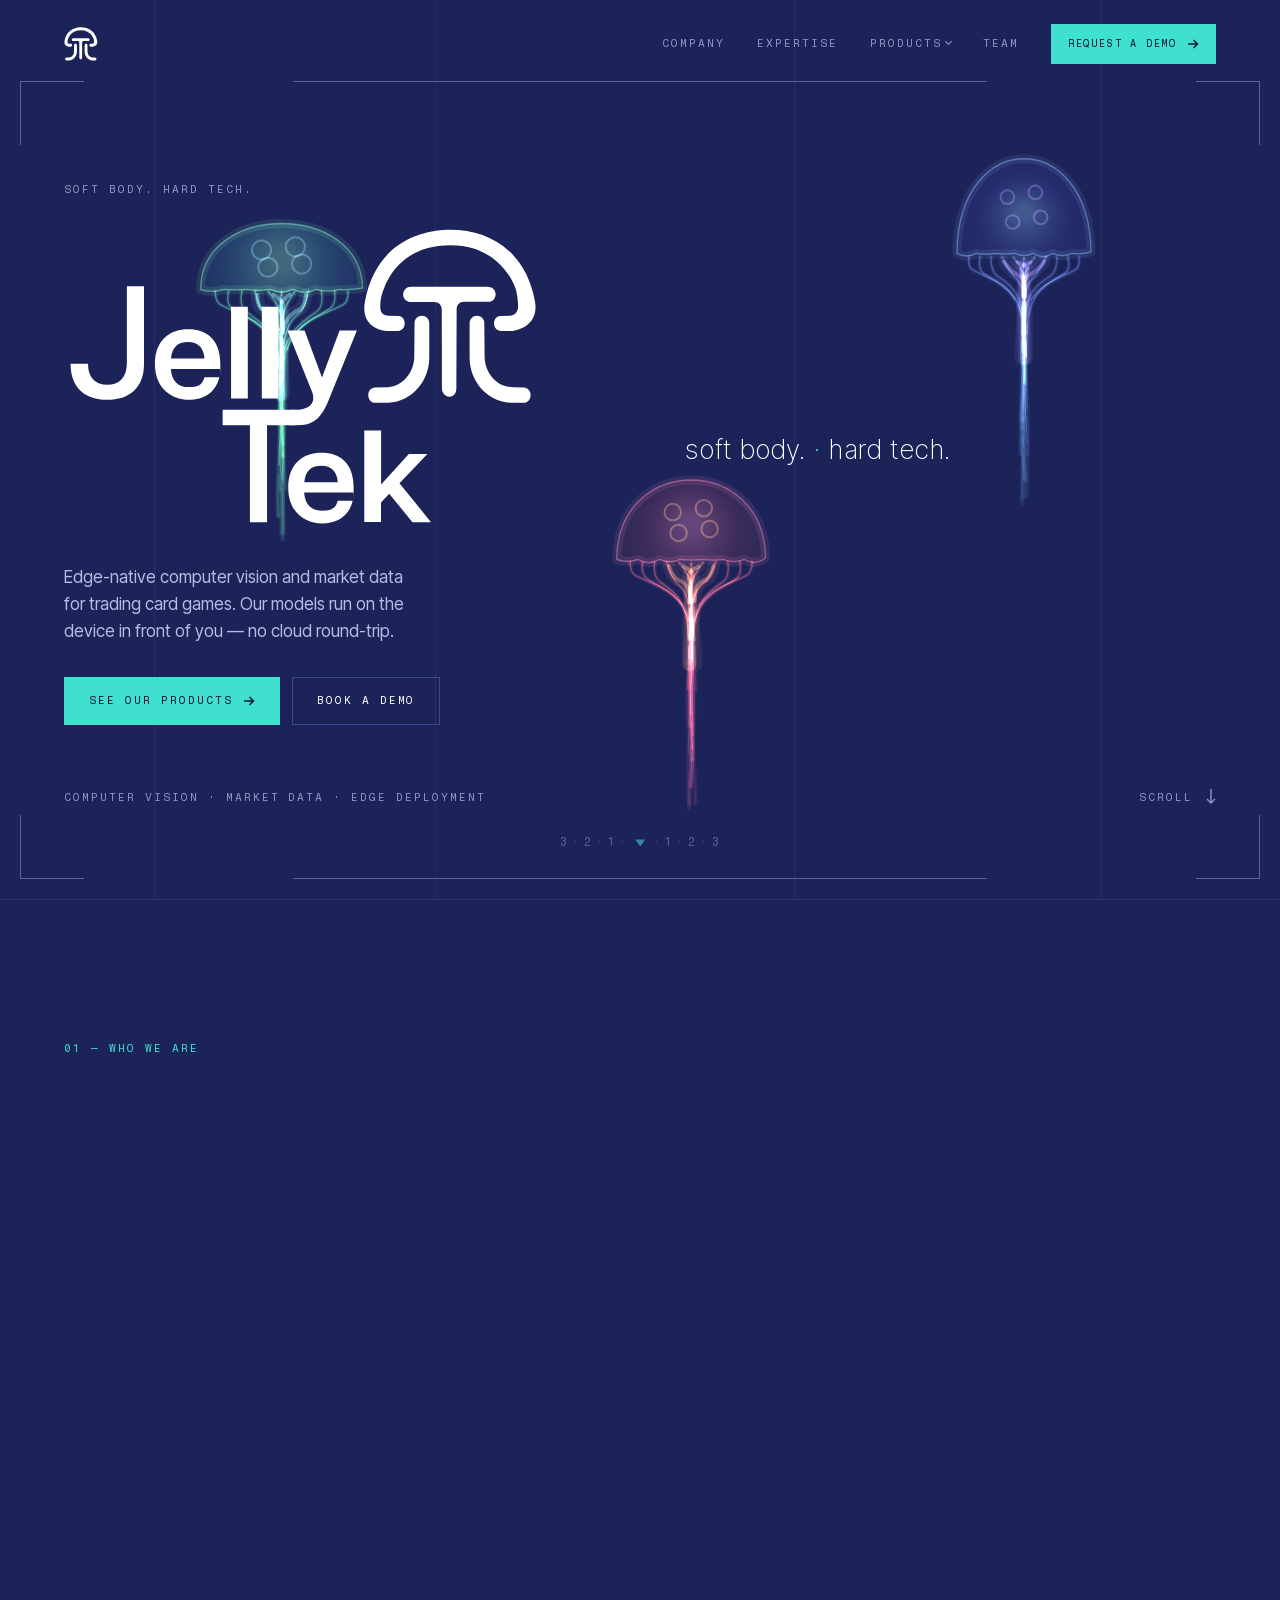
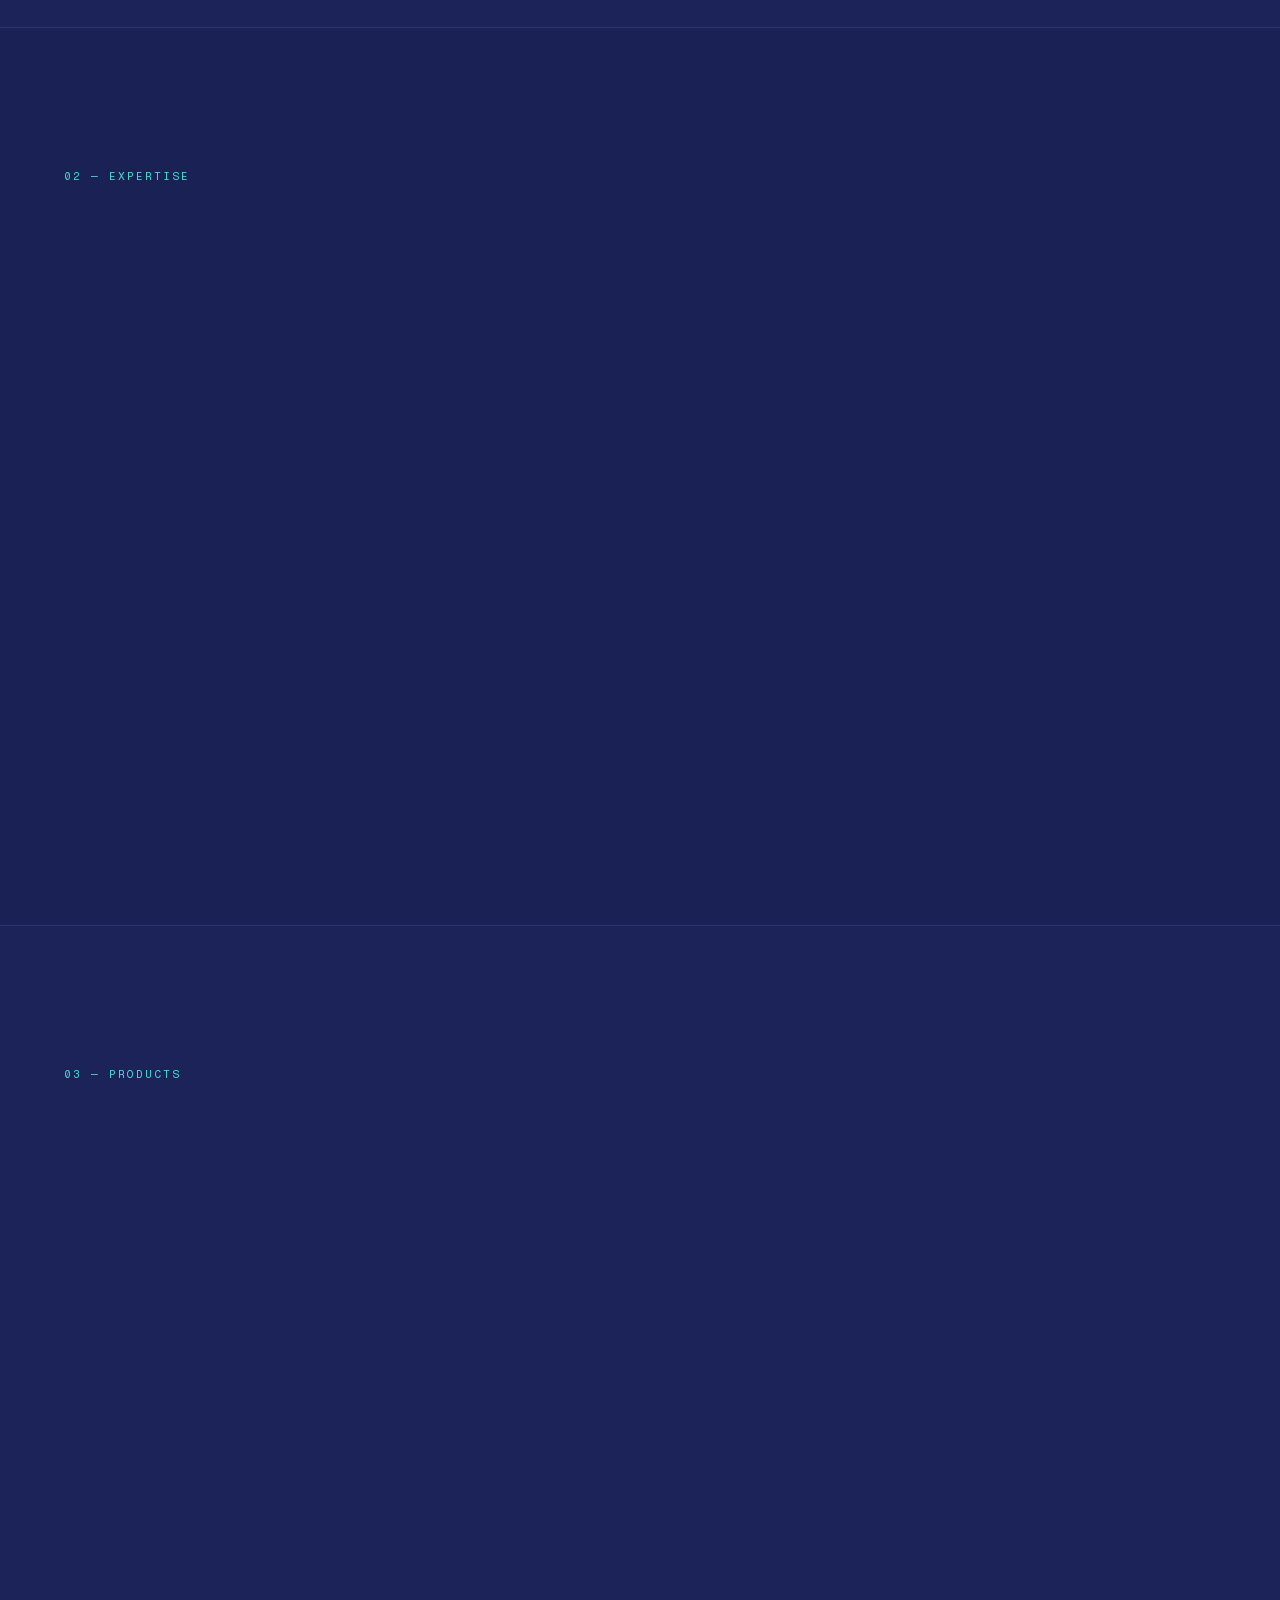
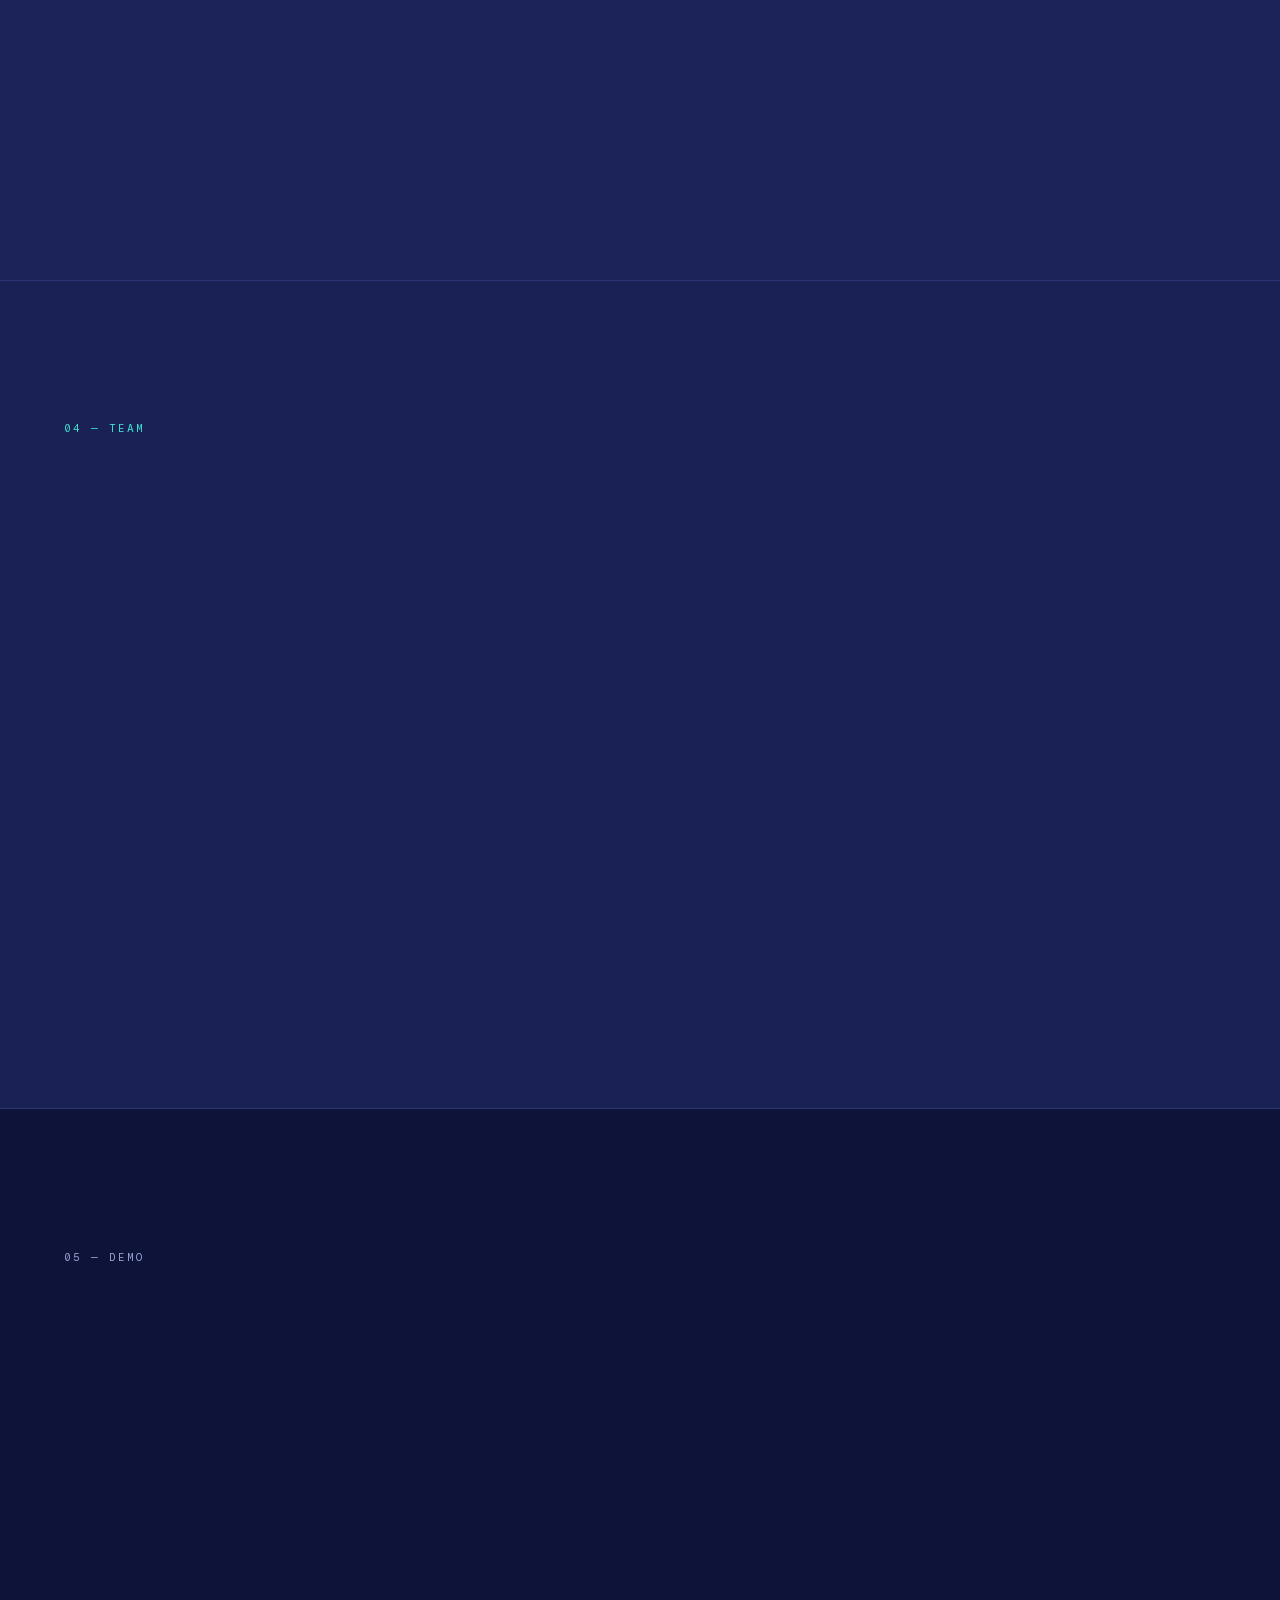
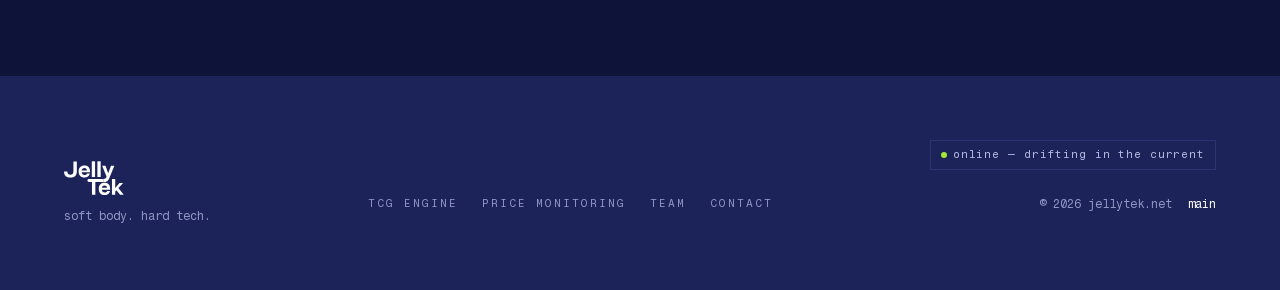
==== index.html @ c13b7786 "Redesign as a three-page company site with an in-page editor Restructure the single jellyfish landin" ====
<!doctype html>
<html lang="en">
<head>
  <meta charset="utf-8" />
  <meta name="viewport" content="width=device-width, initial-scale=1" />
  <meta http-equiv="Content-Security-Policy"
        content="default-src 'self'; img-src 'self' data:; style-src 'self'; font-src 'self'; script-src 'self'; connect-src 'self' https://api.github.com; base-uri 'none'; form-action 'none'" />
  <meta name="theme-color" content="#f9fafc" />
  <meta name="description" content="JellyTek builds on-device card recognition and market-data tooling for trading card games." />
  <meta property="og:title" content="JellyTek — edge-native computer vision for trading cards" />
  <meta property="og:description" content="JellyTek builds on-device card recognition and market-data tooling for trading card games." />
  <meta property="og:type" content="website" />
  <link rel="icon" href="data:image/svg+xml,<svg xmlns='http://www.w3.org/2000/svg' viewBox='0 0 100 100'><text y='.9em' font-size='90'>🪼</text></svg>" />
  <title>JellyTek — edge-native computer vision for trading cards</title>
  <link rel="preload" href="/fonts/InterTight-latin.woff2" as="font" type="font/woff2" crossorigin />
  <link rel="preload" href="/fonts/FragmentMono-latin.woff2" as="font" type="font/woff2" crossorigin />
  <script src="/js/boot.js"></script>
  <link rel="stylesheet" href="/css/style.css" />
</head>
<body data-page="home">

<a class="skip" href="#company">Skip to content</a>

<div class="progress" aria-hidden="true"><span class="progress__bar"></span></div>

<!-- the page-wide column rulers: the skeleton everything is squared to -->
<div class="rulers" aria-hidden="true">
  <span class="rulers__line rulers__line--1"></span>
  <span class="rulers__line rulers__line--2"></span>
  <span class="rulers__line rulers__line--3"></span>
  <span class="rulers__line rulers__line--4"></span>
</div>

<!-- the school swims behind the whole page -->
<canvas id="sea" class="sea" aria-hidden="true"></canvas>

<header class="nav" id="nav">
  <a class="nav__brand" href="/" aria-label="JellyTek — home">
    <svg class="nav__logo" viewBox="0 0 304.7 323" fill="currentColor" role="img" aria-hidden="true">
      <path d="M39,108.9c-4.9,11.1-8,22.1-7.9,34.2,0,8.6,5.8,15.7,14.5,16l17.4.5c7,.2,10.7,7.4,10.3,13.7s-5.5,12.3-12.7,12.3h-18.8c-17.3-2-44.5-12.5-36.8-52C25.6,27.8,108.9,11,152.4,11c66.5,0,129.7,35.8,145.7,122.6,7.5,40.7-27.5,50.2-38.7,51.9h-19.5c-7.2.1-12-5.7-12.4-12.3-.4-6.3,3.7-13.5,10.8-13.6l16.7-.4c8.1-.2,13.8-6.7,14.2-14.7.5-8.7-1.3-21.9-3.7-30.3-3.2-11.1-30.1-76.6-112.4-76.6S46.7,91.5,39,108.9Z"/>
      <path d="M162.3,285.5c0,8.2-5.3,13.3-12.1,13.3s-12.7-7.2-12.7-13.9l-.3-136.5c0-7.6-5.3-12.9-12.8-12.9h-39.9c-7.9,0-13.9-5.7-13.9-13.1s5.8-13.3,14-13.3h131.6c7.8,0,13.5,5.1,14,12.5.4,6.6-4.7,13.7-12.3,13.7h-42.4c-7.7.2-12.5,5.4-12.6,13.3l-.5,136.9Z"/>
      <path d="M21.9,309.4c-7.5,0-11.5-7.3-11.5-13.5,0-6.5,4.6-13,11.7-13.1l18.9-.3c11.7-.1,22.3-4.4,31.1-12.1,12-10.6,17.7-25.2,17.9-41.2l.6-57.7c0-7.7,6.2-12.4,13-12.3s12.3,5.5,12.3,13.1v59.3c.1,39.4-29,75.2-70.1,77.7h-23.8Z"/>
      <path d="M279.2,309.4c7.5,0,11.5-7.3,11.5-13.5,0-6.5-4.6-13-11.7-13.1l-18.9-.3c-11.7-.1-22.3-4.4-31.1-12.1-12-10.6-17.7-25.2-17.9-41.2l-.6-57.7c0-7.7-6.2-12.4-13-12.3s-12.3,5.5-12.3,13.1v59.3c-.1,39.4,29,75.2,70.1,77.7h23.8Z"/>
    </svg>
  </a>

  <nav class="nav__links" aria-label="Primary">
    <a class="nav__link" href="/#company">Company</a>
    <a class="nav__link" href="/#expertise">Expertise</a>

    <span class="nav__products" data-open="false">
      <button class="nav__link" type="button" aria-expanded="false" aria-controls="navProducts">Products</button>
      <span class="nav__menu" id="navProducts" hidden>
        <a href="/products/tcg-engine/">
          <span class="num">01</span>
          <b>TCG Engine</b>
          <span class="desc">recognition · extraction · classification</span>
        </a>
        <a href="/products/price-monitoring/">
          <span class="num">02</span>
          <b>Price History &amp; Monitoring</b>
          <span class="desc">market data · alerts · analytics</span>
        </a>
      </span>
    </span>

    <a class="nav__link" href="/#team">Team</a>
  </nav>

  <a class="btn btn--sm nav__cta" href="#demo">
    <span class="t">Request a demo</span>
    <svg class="btn__arrow" width="12" height="12" viewBox="0 0 12 12" fill="none" aria-hidden="true"><path d="M1 6h9M6.5 2l4 4-4 4" stroke="currentColor" stroke-width="1.5"/></svg>
  </a>

  <button class="nav__toggle" type="button" aria-expanded="false" aria-controls="navSheet" aria-label="Open menu">
    <span></span><span></span>
  </button>
</header>

<div class="sheet" id="navSheet" hidden>
  <a class="sheet__link" href="/#company">Company</a>
  <a class="sheet__link" href="/#expertise">Expertise</a>
  <a class="sheet__link" href="/products/tcg-engine/">01 · TCG Engine</a>
  <a class="sheet__link" href="/products/price-monitoring/">02 · Price History &amp; Monitoring</a>
  <a class="sheet__link" href="/#team">Team</a>
  <a class="sheet__link sheet__link--cta" href="#demo">Request a demo</a>
</div>

<main id="top">

  <!-- ═══ HERO ═══════════════════════════════════════════════════════════ -->
  <section class="hero" aria-labelledby="heroTitle">

    <!-- The hero is framed as a camera viewfinder: the site is what the engine
         sees when you point it at something. Decorative only. -->
    <div class="vf">
      <span class="vf__rule vf__rule--t" aria-hidden="true"></span>
      <span class="vf__rule vf__rule--b" aria-hidden="true"></span>
      <i class="vf__c vf__c--tl" aria-hidden="true"></i><i class="vf__c vf__c--tr" aria-hidden="true"></i>
      <i class="vf__c vf__c--bl" aria-hidden="true"></i><i class="vf__c vf__c--br" aria-hidden="true"></i>

      <div class="vf__scale" id="vfZoom" role="slider" tabindex="0"
           aria-label="Camera zoom" aria-valuemin="0" aria-valuemax="100" aria-valuenow="50">
        <span class="vf__nums" aria-hidden="true">3<b>·</b>2<b>·</b>1<b>·</b><i class="vf__gap"></i><b>·</b>1<b>·</b>2<b>·</b>3</span>
        <s class="vf__zoom" aria-hidden="true"></s>
      </div>
    </div>
    <div class="container hero__layout">
      <div class="hero__copy">
        <p class="hero__eyebrow label"><span class="mask"><span>soft body. hard tech.</span></span></p>

        <h1 class="hero__mark" id="heroTitle">
          <span class="sr-only">JellyTek</span>
          <span class="mask" aria-hidden="true"><span><svg class="hero__logo" viewBox="0 0 496.2 321.1" fill="currentColor" role="img" aria-hidden="true">
      <path d="M6.9,147.6h17.9c0,14.5,7.6,21.7,20,21.7s20.2-7.3,20.2-23v-78.9h17.7v80.4c0,24.7-15.3,37.1-38.1,37.1s-37.8-12.3-37.8-37.3Z"/>
      <path d="M94,148.2c0-26,16.1-36.4,34.5-36.4s33.1,10,33.1,35.8-.1,3.8-.4,5.3h-50.8c1.1,13.1,7.7,18.8,18.8,18.8s14-3.4,16-10.2h15.4c-3.8,16-16.1,23.4-31.8,23.4s-34.8-10.4-34.8-36.7ZM145.2,142.2c-.4-9.9-5.6-17.2-16.9-17.2s-16.5,5.7-17.7,17.2h34.7Z"/>
      <path d="M172.7,88.7h17.3v94.8h-17.3v-94.8Z"/>
      <path d="M204.5,88.7h17.3v94.8h-17.3v-94.8Z"/>
      <path d="M257,187.5c1.5-3.7,1.5-5.8,0-9.5l-26-64.9h17.7l18,48.8,18.2-48.8h17.9l-29.3,72.3c-8.3,20.3-17.1,27-35.5,24.9v-14.8c13,1.8,16.9-3.3,19-8.1Z"/>
      <path d="M192.2,211.1h-28.2v-15.9h74.1v15.9h-28.2v100.3h-17.7v-100.3Z"/>
      <path d="M231.8,276c0-26,16.1-36.4,34.5-36.4s33.1,10,33.1,35.8-.1,3.8-.4,5.3h-50.8c1.1,13.1,7.7,18.8,18.8,18.8s14-3.4,16-10.2h15.4c-3.8,16-16.1,23.4-31.8,23.4s-34.8-10.4-34.8-36.7ZM283,270.1c-.4-9.9-5.6-17.2-16.9-17.2s-16.5,5.7-17.7,17.2h34.7Z"/>
      <path d="M310.5,216.5h17.3v56l28.7-31.6h19.2l-28.9,30.2,32.6,40.2h-19.2l-24-29.3-8.5,8.9v20.3h-17.3v-94.8Z"/>
      <path d="M331.6,67.8c-2.9,6.6-4.8,13.3-4.7,20.5s3.5,9.4,8.7,9.6l10.4.3c4.2.1,6.4,4.4,6.2,8.2s-3.3,7.4-7.6,7.4h-11.3c-10.4-1.2-26.6-7.5-22.1-31.2,12.3-63.4,62.2-73.5,88.3-73.5,39.8,0,77.7,21.5,87.3,73.5,4.5,24.4-16.5,30.1-23.2,31.1h-11.7c-4.3,0-7.2-3.4-7.4-7.4-.2-3.8,2.2-8.1,6.4-8.2l10-.2c4.8-.1,8.3-4,8.5-8.8s-.8-13.1-2.2-18.1c-1.9-6.7-18.1-45.9-67.3-45.9s-63.8,32.4-68.4,42.8Z"/>
      <path d="M405.5,173.6c0,4.9-3.2,8-7.2,8s-7.6-4.3-7.6-8.3l-.2-81.8c0-4.6-3.2-7.7-7.7-7.7h-23.9c-4.8,0-8.3-3.4-8.3-7.9s3.5-8,8.4-8h78.8c4.7,0,8.1,3,8.4,7.5.2,4-2.8,8.2-7.4,8.2h-25.4c-4.6,0-7.5,3.3-7.5,8l-.3,82Z"/>
      <path d="M321.4,187.9c-4.5,0-6.9-4.4-6.9-8.1,0-3.9,2.8-7.8,7-7.8l11.3-.2c7,0,13.4-2.6,18.6-7.3,7.2-6.4,10.6-15.1,10.7-24.7l.3-34.5c0-4.6,3.7-7.4,7.8-7.4s7.4,3.3,7.4,7.9v35.5c0,23.6-17.4,45.1-42,46.6h-14.3Z"/>
      <path d="M475.5,187.9c4.5,0,6.9-4.4,6.9-8.1s-2.8-7.8-7-7.8l-11.3-.2c-7,0-13.4-2.6-18.6-7.3-7.2-6.4-10.6-15.1-10.7-24.7l-.3-34.5c0-4.6-3.7-7.4-7.8-7.4s-7.4,3.3-7.4,7.9v35.5c0,23.6,17.4,45.1,42,46.6h14.3Z"/>
      <path d="M257,178s7,17.2-18.8,17.2,4.3,11.6,4.3,11.6l15.4-6.4,7.7-18.9-8.6-3.4Z"/>
      <path d="M263.1,203.2l-10.5,6.4s-3.5,1.5-16.2,1.5-11.7-5.5-11.7-5.5c0,0,18.2-2,19.2-2.4s8.2-3.6,8.2-3.6l11,3.6Z"/>
            </svg></span></span>
        </h1>

        <div class="hero__body">
          <p class="hero__lede">
            Edge-native computer vision and market data for trading card games.
            Our models run on the device in front of you — no cloud round-trip.
          </p>
          <div class="hero__actions">
            <a class="btn magnet" href="#products">
              <span class="t">See our products</span>
              <svg class="btn__arrow" width="12" height="12" viewBox="0 0 12 12" fill="none" aria-hidden="true"><path d="M1 6h9M6.5 2l4 4-4 4" stroke="currentColor" stroke-width="1.5"/></svg>
            </a>
            <a class="btn btn--ghost" href="#demo"><span class="t">Book a demo</span></a>
          </div>
        </div>
      </div>

      <div class="hero__statement">
        <p class="hero__tagline"><span class="hero__tagline-a">soft body.</span><span class="hero__tagline-b">hard tech.</span></p>
        <div class="hero__callouts" aria-hidden="true">
          <span class="callout callout--a"><span class="callout__dot"></span><span class="t">on-device</span></span>
          <span class="callout callout--b"><span class="callout__dot"></span><span class="t">poke me</span></span>
        </div>
      </div>
    </div>

    <div class="hero__foot container">
      <span class="label">Computer vision · Market data · Edge deployment</span>
      <span class="label label--dim"><span class="t">Scroll</span> <svg width="10" height="16" viewBox="0 0 10 16" fill="none" aria-hidden="true"><path d="M5 0v14M1 10l4 4 4-4" stroke="currentColor" stroke-width="1.4"/></svg></span>
    </div>
  </section>

  <!-- ═══ 01 · WHO WE ARE ════════════════════════════════════════════════ -->
  <section class="section" id="company" aria-labelledby="companyTitle">
    <div class="container">
      <span class="section__index label">01 — Who we are</span>
      <div class="section__head grid12">
        <h2 class="section__title reveal" id="companyTitle">A computer-vision company<br />that works on cards.</h2>
        <p class="section__lede reveal">
          Small team, deep specialism.
        </p>
      </div>

      <div class="who grid12">
        <div class="who__body reveal">
          <p>
            We came out of automotive AI — cameras that have to work on every
            frame, in bad light, on a tiny power budget, without phoning home.
            We pointed that discipline at trading cards.
          </p>
        </div>
        <div class="who__vision reveal">
          <span class="label">Our vision</span>
          <blockquote>
            Every card, on every device, recognised instantly and priced
            honestly — without sending a picture to somebody else's cloud.
          </blockquote>
        </div>
      </div>
    </div>
  </section>

  <!-- ═══ 02 · WHAT WE SPECIALISE IN ═════════════════════════════════════ -->
  <section class="section section--alt" id="expertise" aria-labelledby="expertiseTitle">
    <div class="container">
      <span class="section__index label">02 — Expertise</span>
      <div class="section__head grid12">
        <h2 class="section__title reveal" id="expertiseTitle">What we<br />specialise in.</h2>
        <p class="section__lede reveal">
          Four things, all pointed at the same problem.
        </p>
      </div>
      <div class="caps reveal">
        <article class="cap">
          <span class="cap__n">01</span>
          <h3 class="cap__title">On-device card vision</h3>
          <p class="cap__text">Track, extract and classify every card in frame, in real time, on the device holding the camera.</p>
        </article>
        <article class="cap">
          <span class="cap__n">02</span>
          <h3 class="cap__title">Embedded &amp; NPU deployment</h3>
          <p class="cap__text">Built for mobile silicon and low-cost SoCs, not just a workstation GPU.</p>
        </article>
        <article class="cap">
          <span class="cap__n">03</span>
          <h3 class="cap__title">Synthetic data pipelines</h3>
          <p class="cap__text">We generate the training set rather than annotate it.</p>
        </article>
        <article class="cap">
          <span class="cap__n">04</span>
          <h3 class="cap__title">Market data &amp; pricing</h3>
          <p class="cap__text">Pricing and history wired to the same recogniser that reads the card.</p>
        </article>
      </div>
    </div>
  </section>

  <!-- ═══ 03 · PRODUCTS ══════════════════════════════════════════════════ -->
  <section class="section" id="products" aria-labelledby="productsTitle">
    <div class="container">
      <span class="section__index label">03 — Products</span>
      <div class="section__head grid12">
        <h2 class="section__title reveal" id="productsTitle">Two products,<br />one foundation.</h2>
        <p class="section__lede reveal">
          A recognition engine, and the market data that sits on top of it.
        </p>
      </div>

      <div class="prods reveal">
        <a class="prod" href="/products/tcg-engine/">
          <span class="prod__n">01</span>
          <h3 class="prod__title">TCG Engine</h3>
          <p class="prod__text">
            Identifies trading cards from a live camera, entirely on-device.
            Everything else we build sits on it.
          </p>
          <div class="prod__fig" aria-hidden="true"><svg viewBox="0 0 420 96" role="img" aria-label="Schematic: cards entering a recognition pipeline">
              <g class="fig__card fig__card--mini">
                <rect x="8" y="22" width="34" height="48" rx="3" transform="rotate(-8 25 46)"/>
                <rect x="46" y="26" width="34" height="48" rx="3"/>
              </g>
              <g class="fig__box"><rect x="4" y="18" width="82" height="58"/></g>
              <g class="fig__flow"><path d="M98 48h34M124 42l8 6-8 6"/></g>
              <rect class="pf-mod" x="144" y="30" width="74" height="36" rx="2"/>
              <text class="fig__label" x="156" y="52">extract</text>
              <g class="fig__flow"><path d="M230 48h34M256 42l8 6-8 6"/></g>
              <rect class="pf-mod" x="276" y="30" width="74" height="36" rx="2"/>
              <text class="fig__label" x="286" y="52">classify</text>
              <g class="fig__flow"><path d="M362 48h20M374 42l8 6-8 6"/></g>
              <rect class="pf-hit" x="392" y="30" width="24" height="36" rx="2"/>
            </svg></div>
          <span class="prod__cta"><span class="t">Explore the engine</span><svg class="btn__arrow" width="12" height="12" viewBox="0 0 12 12" fill="none" aria-hidden="true"><path d="M1 6h9M6.5 2l4 4-4 4" stroke="currentColor" stroke-width="1.5"/></svg></span>
        </a>

        <a class="prod" href="/products/price-monitoring/">
          <span class="prod__n">02</span>
          <h3 class="prod__title">Price History &amp; Monitoring</h3>
          <p class="prod__text">
            What a card is worth, what it was worth, and the moment that changes.
          </p>
          <div class="prod__fig" aria-hidden="true"><svg viewBox="0 0 420 96" role="img" aria-label="Schematic: a card price plotted over time">
              <g class="chart__grid"><line x1="0" y1="30" x2="420" y2="30"/><line x1="0" y1="60" x2="420" y2="60"/></g>
              <path class="chart__area" d="M0 72 Q40 68 70 60 T140 52 Q180 46 210 64 T280 44 Q330 30 360 26 T420 18 L420 90 L0 90 Z"/>
              <path class="chart__line" d="M0 72 Q40 68 70 60 T140 52 Q180 46 210 64 T280 44 Q330 30 360 26 T420 18"/>
              <circle class="chart__dot" cx="418" cy="18" r="4" style="opacity:1"/>
            </svg></div>
          <span class="prod__cta"><span class="t">Explore price tooling</span><svg class="btn__arrow" width="12" height="12" viewBox="0 0 12 12" fill="none" aria-hidden="true"><path d="M1 6h9M6.5 2l4 4-4 4" stroke="currentColor" stroke-width="1.5"/></svg></span>
        </a>
      </div>
    </div>
  </section>

  <!-- ═══ 04 · TEAM ══════════════════════════════════════════════════════ -->
  <section class="section section--alt" id="team" aria-labelledby="teamTitle">
    <div class="container">
      <span class="section__index label">04 — Team</span>
      <div class="section__head grid12">
        <h2 class="section__title reveal" id="teamTitle">The people<br />behind it.</h2>
        <p class="section__lede reveal">
          Deep embedded machine-learning experience across the team.
        </p>
      </div>
      <div class="team-grid reveal">
        <article class="member">
          <svg class="member__avatar" viewBox="0 0 72 72" role="img" aria-label="johnny's jellyfish">
            <path d="M10 38c0-14 12-24 26-24s26 10 26 24c0 3-2 4-4 4H14c-2 0-4-1-4-4Z" fill="#4A8CF7" fill-opacity="0.22" stroke="#3569C4" stroke-width="1.6"/>
            <path d="M18 42c0 8-4 12-4 18M28 42c0 10-3 14-3 20M36 42c0 9 2 13 2 20M44 42c0 10 3 14 3 20M54 42c0 8 4 12 4 18"
                  fill="none" stroke="#3569C4" stroke-width="1.4" stroke-linecap="round" opacity="0.7"/>
            <circle cx="29" cy="30" r="3.4" fill="none" stroke="#3569C4" stroke-width="1.4"/>
            <circle cx="43" cy="30" r="3.4" fill="none" stroke="#3569C4" stroke-width="1.4"/>
          </svg>
          <h3 class="member__name">johnny</h3>
          <p class="member__role">CTO · Engine</p>
          <p class="member__text">Builds the engine — the runtime, the models, and everything that has to survive contact with real hardware.</p>
        </article>
        <article class="member">
          <svg class="member__avatar" viewBox="0 0 72 72" role="img" aria-label="tess's jellyfish">
            <path d="M10 38c0-14 12-24 26-24s26 10 26 24c0 3-2 4-4 4H14c-2 0-4-1-4-4Z" fill="#F0559B" fill-opacity="0.22" stroke="#C93F7E" stroke-width="1.6"/>
            <path d="M18 42c0 8-4 12-4 18M28 42c0 10-3 14-3 20M36 42c0 9 2 13 2 20M44 42c0 10 3 14 3 20M54 42c0 8 4 12 4 18"
                  fill="none" stroke="#C93F7E" stroke-width="1.4" stroke-linecap="round" opacity="0.7"/>
            <circle cx="29" cy="30" r="3.4" fill="none" stroke="#C93F7E" stroke-width="1.4"/>
            <circle cx="43" cy="30" r="3.4" fill="none" stroke="#C93F7E" stroke-width="1.4"/>
          </svg>
          <h3 class="member__name">tess</h3>
          <p class="member__role">App Design</p>
          <p class="member__text">Designs the apps that sit on the engine, and the way people actually use them.</p>
        </article>
        <article class="member">
          <svg class="member__avatar" viewBox="0 0 72 72" role="img" aria-label="james's jellyfish">
            <path d="M10 38c0-14 12-24 26-24s26 10 26 24c0 3-2 4-4 4H14c-2 0-4-1-4-4Z" fill="#3FC98D" fill-opacity="0.22" stroke="#2FA574" stroke-width="1.6"/>
            <path d="M18 42c0 8-4 12-4 18M28 42c0 10-3 14-3 20M36 42c0 9 2 13 2 20M44 42c0 10 3 14 3 20M54 42c0 8 4 12 4 18"
                  fill="none" stroke="#2FA574" stroke-width="1.4" stroke-linecap="round" opacity="0.7"/>
            <circle cx="29" cy="30" r="3.4" fill="none" stroke="#2FA574" stroke-width="1.4"/>
            <circle cx="43" cy="30" r="3.4" fill="none" stroke="#2FA574" stroke-width="1.4"/>
          </svg>
          <h3 class="member__name">james</h3>
          <p class="member__role">Business</p>
          <p class="member__text">Partnerships, customers, and getting the thing in front of the people who need it.</p>
        </article>
      </div>
    </div>
  </section>

  <section class="section section--ink" id="demo" aria-labelledby="demoTitle">
    <div class="container">
      <span class="section__index label">05 — Demo</span>

      <div class="demo__head grid12">
        <h2 class="section__title reveal" id="demoTitle">Let us show you<br />the real thing.</h2>
        <div class="demo__contact reveal">
          <a class="demo__mail link" href="mailto:marketing@jellytek.net">marketing@jellytek.net</a>
          <a class="demo__tel link" href="tel:+61439505062">0439 505 062</a>
          <p>The short version is on this page. We walk through the rest — live, on real cards — in a demo.</p>
        </div>
      </div>

    </div>
  </section>

</main>

<footer class="foot">
  <div class="container foot__inner">
    <div class="foot__brand">
      <svg class="foot__logo" viewBox="0 0 232.9 132.5" fill="currentColor" role="img" aria-label="JellyTek">
              <path d="M0,40.5h13.2c0,8.6,4.6,12.8,11.8,12.8c7.4,0,11.8-4.3,11.8-13.8V2.4H50v38.1C50,56.8,39.8,64.6,25,64.6C10.2,64.6,0,56.8,0,40.5z"/>
              <path d="M56.9,40.9c0-17,10.8-23.6,22.9-23.6c11.7,0,21.6,6.1,21.6,23.4c0,1.7-0.1,2.5-0.3,3.5H69.1c0.7,7.6,4.6,10.7,11,10.7c5.9,0,8.4-2.4,9.5-6h11.3c-2.3,10.4-10.3,15.8-20.9,15.8C68.3,64.6,56.9,58.2,56.9,40.9z M89.3,36.7c-0.2-5.3-2.9-9.6-9.9-9.6c-6,0-9.5,3.3-10.3,9.6H89.3z"/>
              <path d="M108.3,1.2l12.8,0l0,61.3l-12.8,0L108.3,1.2z"/>
              <path d="M130.2,1.2l12.8,0l0,61.3l-12.8,0L130.2,1.2z"/>
              <path d="M165.3,59.6l-16.7-41.4h13.1l10.6,29.4l10.9-29.4h13.1l-18.7,45.9C172,78.2,167.8,82,153.2,82V70.3C162.2,70.3,167.3,64.6,165.3,59.6z"/>
              <path d="M109,82h-12c-3.2,0-5.8-2.6-5.8-5.8v0c0-3.2,2.6-5.8,5.8-5.8H140V82h-17.8v49.7H109V82z"/>
              <path d="M135.5,108.8c0-17,10.8-23.6,22.9-23.6c11.7,0,21.6,6.1,21.6,23.4c0,1.7-0.1,2.5-0.3,3.5h-32.1c0.7,7.6,4.6,10.7,11,10.7c5.9,0,8.4-2.4,9.5-6h11.3c-2.3,10.4-10.3,15.8-20.9,15.8C146.9,132.5,135.5,126.1,135.5,108.8z M167.9,104.6c-0.2-5.3-2.9-9.6-9.9-9.6c-6,0-9.5,3.3-10.3,9.6H167.9z"/>
              <path d="M186.9,70.3h12.8v34.5l16.7-18.7h14.1l-18.4,19.4l20.8,26.2h-14.1l-14.5-18l-4.6,4.8v13.1h-12.8V70.3z"/>
              <rect x="137.1" y="70.3" width="16.4" height="11.7"/>
            </svg>
      <p class="foot__tag">soft body. hard tech.</p>
    </div>

    <nav class="foot__nav" aria-label="Footer">
      <a class="nav__link" href="/products/tcg-engine/">TCG Engine</a>
      <a class="nav__link" href="/products/price-monitoring/">Price monitoring</a>
      <a class="nav__link" href="/#team">Team</a>
      <a class="nav__link" href="mailto:marketing@jellytek.net">Contact</a>
    </nav>

    <div class="foot__meta">
      <span class="tag chip--live"><span class="pulse"></span><span class="t">online — drifting in the current</span></span>
      <span class="foot__legal">
        <span class="t">© 2026 jellytek.net</span>
        <a class="link commit" id="commit" href="https://github.com/ShmukaDuk/jellytek/commits/main"
           target="_blank" rel="noopener">…</a>
      </span>
    </div>
  </div>
</footer>

<!-- content layer: content.js is the editable record, hydrate applies this
     page's slice of it. Both are synchronous so the DOM is final before the
     deferred scripts (which measure layout) run. -->
<script src="/js/schema.js"></script>
<script src="/content.js"></script>
<script src="/js/hydrate.js"></script>

<script src="/js/jellyfish.js" defer></script>
<script src="/js/site.js" defer></script>
<script src="/js/version.js" defer></script>
<script src="/js/edit.js" defer></script>
</body>
</html>
---- css/style.css ----
/* ═══════════════════════════════════════════════════════════════════════════
   jellytek.net — "Instrument Grade"
   A technical drawing that happens to be a website. See DESIGN.md.
   No build step, no dependencies, strict CSP: fonts are self-hosted.
   ═══════════════════════════════════════════════════════════════════════ */

/* ── Fonts ──────────────────────────────────────────────────────────────── */
@font-face {
  font-family: "Inter Tight";
  src: url("../fonts/InterTight-latin.woff2") format("woff2");
  font-weight: 100 900;          /* variable — one file covers the whole range */
  font-style: normal;
  font-display: swap;
}
@font-face {
  font-family: "Fragment Mono";
  src: url("../fonts/FragmentMono-latin.woff2") format("woff2");
  font-weight: 400;
  font-style: normal;
  font-display: swap;
}

@font-face { font-family:"Space Grotesk"; src:url("../fonts/SpaceGrotesk-latin.woff2") format("woff2"); font-weight:100 900; font-display:swap; }
@font-face { font-family:"Archivo";       src:url("../fonts/Archivo-latin.woff2")       format("woff2"); font-weight:100 900; font-display:swap; }
@font-face { font-family:"Manrope";       src:url("../fonts/Manrope-latin.woff2")       format("woff2"); font-weight:100 900; font-display:swap; }
@font-face { font-family:"JetBrains Mono";src:url("../fonts/JetBrainsMono-latin.woff2") format("woff2"); font-weight:100 900; font-display:swap; }
@font-face { font-family:"IBM Plex Mono"; src:url("../fonts/IBMPlexMono-latin.woff2")   format("woff2"); font-weight:400;     font-display:swap; }

/* ── Tokens ───────────────────────────────────────────────────────────────
   Dark theme: deep indigo ground, turquoise accent. Every colour on the site
   resolves from here — nothing below this block hardcodes a hex.

   The chart marks were validated, not chosen: OKLab ΔE under simulated
   protanopia/deuteranopia, all pairs, against all three surfaces. See the
   Charts note in README.md. */
:root {
  /* Backgrounds */
  --bg:            #1C2359;   /* page ground */
  --surface:       #161C49;   /* cards, panels */
  --surface-alt:   #1A2154;   /* alternating sections */
  --surface-hover: #1E2660;   /* card hover — lifts toward the light */
  --surface-ink:   #0E1236;   /* deepest panels: footer band, contact */
  --surface-deep:  #2A2F7A;   /* brand panel */

  /* Borders */
  --border:        #2C3472;
  --border-strong: #3E4794;
  --border-hover:  #40E0D0;
  --grid-line:     #262D68;   /* the page-wide column rulers */

  /* Text */
  --text:            #FFFFFF;   /* 14.6:1 on the ground */
  --text-secondary:  #B6BCE4;   /*  7.9:1 */
  --text-tertiary:   #9096C4;   /*  5.1:1 — clears AA for small labels */
  --text-on-ink:     #FFFFFF;
  --text-on-ink-dim: #9AA1D0;

  /* Accent */
  --accent:       #40E0D0;    /* 8.9:1 on the ground */
  --accent-hover: #6BEDE0;
  --accent-soft:  #1B3D5C;    /* deep teal fill; accent text on it is 6.9:1 */
  --accent-wash:  #1F2A63;    /* faintest lift for hovered rows */

  /* Jelly trio — canvas + logo tint only */
  --jelly-james:  #3FC98D;
  --jelly-tess:   #F0559B;
  --jelly-johnny: #4A8CF7;

  /* RGB helpers */
  --bg-rgb:           28, 35, 89;
  --surface-rgb:      22, 28, 73;
  --surface-alt-rgb:  26, 33, 84;
  --surface-ink-rgb:  14, 18, 54;
  --surface-deep-rgb: 42, 47, 122;
  --white-rgb:   255, 255, 255;
  --text-rgb:    255, 255, 255;
  --accent-rgb:  64, 224, 208;
  --ink-rgb:     6, 9, 28;

  /* Fills that must stay white whatever the ground */
  --white:   #FFFFFF;

  /* Semantic */
  --success: #A3E635;
  --error:   #EF5A5A;
  --warning: #F0B429;

  /* Type */
  --font-display: "Inter Tight", "Helvetica Neue", Helvetica, Arial, sans-serif;
  --font-body:    "Inter Tight", "Helvetica Neue", Helvetica, Arial, sans-serif;
  --font-mono:    "Fragment Mono", ui-monospace, "SF Mono", Menlo, monospace;

  /* Space */
  --s-1: 0.25rem;  --s-2: 0.5rem;  --s-3: 0.75rem; --s-4: 1rem;
  --s-5: 1.5rem;   --s-6: 2rem;    --s-7: 2.5rem;  --s-8: 4rem;
  --s-9: 6rem;     --s-10: 7.5rem;

  /* Design knobs. The editor writes these on :root; everything below is
     expressed as a multiple of them so one value retunes the whole page. */
  --scale-head:   1;
  --scale-space:  1;
  --scale-gutter: 1;
  --track-display: -0.04em;

  --gutter: calc(clamp(1.25rem, 5vw, 5rem) * var(--scale-gutter));
  --section-pad: calc(clamp(5rem, 11vw, 9.5rem) * var(--scale-space));

  /* Elevation. On a dark ground a drop shadow is nearly invisible, so depth
     comes from a lighter edge plus a soft accent glow. */
  --shadow-subtle:   0 1px 2px rgba(var(--ink-rgb), 0.4);
  --shadow-elevated: 0 1px 2px rgba(var(--ink-rgb), 0.5),
                     0 8px 24px -8px rgba(var(--ink-rgb), 0.6),
                     0 0 0 1px rgba(var(--accent-rgb), 0.10);
  --shadow-float:    0 2px 6px rgba(var(--ink-rgb), 0.5),
                     0 18px 40px -12px rgba(var(--ink-rgb), 0.7),
                     0 0 32px -8px rgba(var(--accent-rgb), 0.18);

  /* Easing */
  --ease-out-expo: cubic-bezier(0.16, 1, 0.3, 1);
  --ease-std:      cubic-bezier(0.4, 0, 0.2, 1);
}

/* ── Reset ──────────────────────────────────────────────────────────────── */
*, *::before, *::after { box-sizing: border-box; }
* { margin: 0; padding: 0; }

html {
  scroll-behavior: smooth;
  -webkit-text-size-adjust: 100%;
}
[id] { scroll-margin-top: 88px; }

body {
  background: var(--bg);
  color: var(--text);
  font-family: var(--font-body);
  font-size: 1rem;
  line-height: 1.65;
  overflow-x: hidden;                    /* guard: nothing may scroll sideways */
  -webkit-font-smoothing: antialiased;
  -moz-osx-font-smoothing: grayscale;
}

img, svg { display: block; max-width: 100%; }

/* content layer switches things off with el.hidden; beat the display: rules */
[hidden] { display: none !important; }
ul { list-style: none; }
a { color: inherit; }

::selection { background: var(--accent); color: var(--surface-ink); }

.sr-only {
  position: absolute; width: 1px; height: 1px;
  padding: 0; margin: -1px; overflow: hidden;
  clip: rect(0 0 0 0); clip-path: inset(50%); white-space: nowrap;
}

.skip {
  position: absolute; left: var(--s-4); top: -100px; z-index: 200;
  padding: var(--s-3) var(--s-5);
  background: var(--text); color: var(--bg);
  font-family: var(--font-mono); font-size: 0.75rem;
  text-decoration: none;
  transition: top 0.2s var(--ease-std);
}
.skip:focus { top: var(--s-4); }

/* ── Layout primitives ──────────────────────────────────────────────────── */
.container {
  width: 100%;
  max-width: 1440px;
  margin-inline: auto;
  padding-inline: var(--gutter);
}

.grid12 {
  display: grid;
  grid-template-columns: repeat(12, minmax(0, 1fr));
  gap: var(--s-5);
}

/* ── Type utilities ─────────────────────────────────────────────────────── */
.label {
  display: inline-flex;
  align-items: center;
  gap: var(--s-2);
  font-family: var(--font-mono);
  font-size: 0.6875rem;
  line-height: 1.4;
  letter-spacing: 0.18em;
  text-transform: uppercase;
  color: var(--text-tertiary);
}
.label--dim { color: var(--text-tertiary); }

.section__title {
  font-family: var(--font-display);
  font-size: calc(clamp(2rem, 5vw, 3.75rem) * var(--scale-head));
  font-weight: 700;
  line-height: 0.95;
  letter-spacing: var(--track-display);
  color: var(--text);
  text-wrap: balance;
}

/* ═══ Rulers — the visible skeleton ════════════════════════════════════ */
.rulers {
  position: fixed;
  inset: 0;
  pointer-events: none;
  z-index: -1;                   /* behind all content; opaque sections mask it */
}
.rulers__line {
  position: absolute;
  top: 0; bottom: 0;
  width: 1px;
  background: var(--grid-line);
  transform: scaleY(0);
  transform-origin: top;
  transition: transform 1.6s var(--ease-out-expo);
}
.rulers.in-view .rulers__line { transform: scaleY(1); }

/* column positions live here, not in style="" — the CSP forbids inline styles */
.rulers__line--1 { left: 12%; }
.rulers__line--2 { left: 34%; }
.rulers__line--3 { left: 62%; }
.rulers__line--4                   { left: 86%; }
.rulers__line--2 { transition-delay: 0.1s; }
.rulers__line--3 { transition-delay: 0.2s; }
.rulers__line--4 { transition-delay: 0.3s; }

/* ═══ Scroll progress ══════════════════════════════════════════════════ */
.progress {
  position: fixed;
  inset: 0 0 auto 0;
  height: 2px;
  z-index: 120;
  pointer-events: none;
}
.progress__bar {
  display: block;
  height: 100%;
  background: var(--accent);
  transform: scaleX(0);
  transform-origin: left;
}

/* ═══ Buttons ══════════════════════════════════════════════════════════ */
.btn {
  --btn-bg: var(--accent);
  --btn-fg: var(--surface-ink);   /* dark ink on turquoise: 11:1 */
  display: inline-flex;
  align-items: center;
  justify-content: center;
  gap: 0.625rem;
  padding: 0.875rem 1.5rem;
  min-height: 44px;
  font-family: var(--font-mono);
  font-size: 0.6875rem;
  letter-spacing: 0.18em;
  text-transform: uppercase;
  color: var(--btn-fg);
  background: var(--btn-bg);
  border: 1px solid var(--btn-bg);
  border-radius: 0;
  cursor: pointer;
  text-decoration: none;
  white-space: nowrap;
  transition: background 0.25s var(--ease-std),
              border-color 0.25s var(--ease-std),
              color 0.25s var(--ease-std),
              transform 0.35s var(--ease-out-expo);
}
.btn:hover  { --btn-bg: var(--accent-hover); }
.btn:active { transform: translateY(1px) scale(0.99); transition-duration: 0.06s; }
.btn:focus-visible { outline: 2px solid var(--accent); outline-offset: 3px; }
.btn[aria-disabled="true"] {
  --btn-bg: var(--surface-alt); --btn-fg: var(--text-tertiary);
  border-color: var(--border); pointer-events: none;
}
.btn--sm { padding: 0.625rem 1rem; min-height: 40px; font-size: 0.625rem; }
.btn--ghost { --btn-bg: transparent; --btn-fg: var(--text); border-color: var(--border-strong); }
.btn--ghost:hover { --btn-bg: var(--accent); --btn-fg: var(--surface-ink); border-color: var(--accent); }

.btn__arrow { flex: none; transition: transform 0.35s var(--ease-out-expo); }
.btn:hover .btn__arrow, .dl:hover .btn__arrow { transform: translateX(4px); }

/* ═══ Links ════════════════════════════════════════════════════════════ */
.link {
  color: var(--text);
  text-decoration: none;
  background-image: linear-gradient(var(--accent), var(--accent));
  background-repeat: no-repeat;
  background-position: 0 100%;
  background-size: 0% 1px;
  transition: background-size 0.4s var(--ease-out-expo), color 0.25s ease;
}
.link:hover { background-size: 100% 1px; color: var(--accent); }
.link:focus-visible { outline: 2px solid var(--accent); outline-offset: 3px; background-size: 100% 1px; }
.link:active { color: var(--accent-hover); }

/* ═══ Tags ═════════════════════════════════════════════════════════════ */
.tag {
  display: inline-flex;
  align-items: center;
  gap: 0.375rem;
  padding: 0.3125rem 0.625rem;
  font-family: var(--font-mono);
  font-size: 0.6875rem;
  letter-spacing: 0.08em;
  color: var(--text-secondary);
  background: var(--surface-alt);
  border: 1px solid var(--border);
  transition: background 0.25s ease, color 0.25s ease, border-color 0.25s ease;
}
.tag:hover { background: var(--accent-wash); border-color: var(--border-hover); color: var(--accent); }

.chip--live { background: transparent; }
.chip--live .pulse {
  width: 6px; height: 6px; border-radius: 50%;
  background: var(--success);
  animation: pulse 2.4s ease-in-out infinite;
}
@keyframes pulse { 0%, 100% { opacity: 1; } 50% { opacity: 0.3; } }

/* ═══ Nav ══════════════════════════════════════════════════════════════ */
.nav {
  position: fixed;
  inset: 0 0 auto 0;
  z-index: 100;
  display: flex;
  align-items: center;
  gap: var(--s-6);
  padding: 1.125rem var(--gutter);
  background: transparent;
  border-bottom: 1px solid transparent;
  transition: background 0.35s var(--ease-std),
              border-color 0.35s var(--ease-std),
              padding 0.35s var(--ease-std);
}
.nav.is-scrolled {
  background: rgba(var(--bg-rgb), 0.82);
  backdrop-filter: blur(12px) saturate(1.4);
  -webkit-backdrop-filter: blur(12px) saturate(1.4);
  border-bottom-color: var(--border);
  padding-block: 0.75rem;
  box-shadow: var(--shadow-subtle);
}

.nav__brand { display: flex; align-items: center; flex: none; color: var(--text); padding-block: 0.5rem; }
.nav__brand:focus-visible { outline: 2px solid var(--accent); outline-offset: 4px; }
/* the mark is near-square (304×323), so it needs more height than the wide
   wordmark did to read at the same optical size */
.nav__logo { height: 36px; width: auto; transition: height 0.35s var(--ease-std); }
.nav.is-scrolled .nav__logo { height: 30px; }

.nav__links {
  display: flex;
  align-items: center;
  gap: var(--s-6);
  margin-left: auto;
}
.nav__link {
  position: relative;
  font-family: var(--font-mono);
  font-size: 0.6875rem;
  letter-spacing: 0.18em;
  text-transform: uppercase;
  color: var(--text-tertiary);
  text-decoration: none;
  padding: 0.8125rem 0;              /* reaches a 44px target */
  transition: color 0.25s ease;
}
.nav__link:hover, .nav__link.is-active { color: var(--text); }
.nav__link:focus-visible { outline: 2px solid var(--accent); outline-offset: 4px; }
.nav__link.is-active::before { content: "◆"; color: var(--accent); margin-right: 0.4em; font-size: 0.6em; }

.nav__cta { flex: none; }

.nav__toggle {
  display: none;
  flex-direction: column;
  justify-content: center;
  gap: 5px;
  width: 44px; height: 44px;
  margin-left: auto;
  background: none;
  border: 1px solid var(--border-strong);
  cursor: pointer;
  padding: 0 11px;
}
.nav__toggle span {
  display: block; height: 1px; width: 100%;
  background: var(--text);
  transition: transform 0.3s var(--ease-std), opacity 0.2s ease;
}
.nav__toggle[aria-expanded="true"] span:first-child { transform: translateY(3px) rotate(45deg); }
.nav__toggle[aria-expanded="true"] span:last-child  { transform: translateY(-3px) rotate(-45deg); }
.nav__toggle:focus-visible { outline: 2px solid var(--accent); outline-offset: 3px; }

.sheet {
  position: fixed;
  inset: 64px 0 auto 0;
  z-index: 99;
  display: none;                 /* only ever shown under 900px, see below */
  flex-direction: column;
  background: rgba(var(--bg-rgb), 0.97);
  backdrop-filter: blur(12px);
  -webkit-backdrop-filter: blur(12px);
  border-bottom: 1px solid var(--border);
}
.sheet__link {
  padding: var(--s-4) var(--gutter);
  min-height: 44px;
  display: flex;
  align-items: center;
  font-family: var(--font-mono);
  font-size: 0.75rem;
  letter-spacing: 0.18em;
  text-transform: uppercase;
  color: var(--text-secondary);
  text-decoration: none;
  border-top: 1px solid var(--border);
}
.sheet__link:hover, .sheet__link:focus-visible { background: var(--accent-wash); color: var(--accent); }
.sheet__link--cta { color: var(--accent); }

/* ═══ 01 · Hero ════════════════════════════════════════════════════════ */
.hero {
  position: relative;
  padding-block: clamp(7rem, 16vh, 11rem) var(--s-8);
  min-height: min(100svh, 940px);
  display: flex;
  flex-direction: column;
  justify-content: center;
  border-bottom: 1px solid var(--border);
}

.hero__layout {
  display: grid;
  grid-template-columns: minmax(0, 1.05fr) minmax(0, 1fr);
  gap: var(--s-8);
  align-items: center;
  position: relative;
  z-index: 1;
}

.hero__eyebrow { margin-bottom: var(--s-5); }

.hero__mark { margin-bottom: var(--s-6); }
.hero__logo {
  width: calc(clamp(15rem, 38vw, 30rem) * var(--scale-head));
  height: auto;
  color: var(--text);               /* stays white; the jellies never tint it */
}

.hero__lede {
  max-width: 34ch;
  font-size: 1.0625rem;
  line-height: 1.6;
  color: var(--text-secondary);
}

.hero__actions {
  display: flex;
  flex-wrap: wrap;
  gap: var(--s-3);
  margin-top: var(--s-6);
}

/* The school swims across the entire page, fixed behind every section.
   pointer-events stay off so it never eats a click — jellyfish.js listens on
   window instead and converts to canvas coordinates. */
.sea {
  position: fixed;
  inset: 0;
  z-index: -2;                      /* under the rulers (-1) and all content */
  width: 100%;
  height: 100%;
  display: block;
  pointer-events: none;
}

.hero__callouts { position: absolute; inset: 0; pointer-events: none; }
.callout {
  position: absolute;
  display: flex;
  align-items: center;
  gap: var(--s-2);
  font-family: var(--font-mono);
  font-size: 0.625rem;
  letter-spacing: 0.14em;
  text-transform: uppercase;
  color: var(--text-tertiary);
  white-space: nowrap;
}
.callout__dot {
  width: 7px; height: 7px; border-radius: 50%;
  background: var(--accent);
  box-shadow: 0 0 0 5px rgba(var(--accent-rgb), 0.12);
  animation: calloutBreathe 3.2s ease-in-out infinite;
}
@keyframes calloutBreathe { 50% { box-shadow: 0 0 0 9px rgba(var(--accent-rgb), 0.06); } }

.callout--a { top: 14%; left: 6%; }
.callout--b { bottom: 22%; right: 4%; }

/* the brand line, set large — it is the hero's second headline */
.hero__statement {
  position: relative;
  display: flex;
  flex-direction: column;
  justify-content: center;
  min-height: min(52vh, 460px);
}
.hero__tagline {
  font-family: var(--font-display);
  font-size: calc(clamp(0.875rem, 2.1vw, 1.75rem) * var(--scale-head));
  font-weight: 200;                 /* Inter Tight is variable, 100–900 */
  line-height: 1.2;
  /* the display system's tight negative tracking is for 4rem+ headlines; at
     this size and weight it reads as cramped, so the tagline sits open */
  letter-spacing: 0.01em;
  color: var(--text);
  text-wrap: balance;
}

/* The line arrives in two beats, and the two beats are the brand:
   "soft body." drifts up slowly and settles; the dot lands; "hard tech."
   snaps in on a hard curve. Both fill `backwards`, so if the animation never
   runs the text is simply there. */
.hero__tagline-a,
.hero__tagline-b {
  display: inline-block;            /* inline elements ignore transform */
}
.hero__tagline-a {
  animation: tagSoft 0.95s var(--ease-out-expo) 0.75s backwards;
}
.hero__tagline-a::after {
  display: inline-block;
  animation: tagDot 0.4s var(--ease-out-expo) 1.45s backwards;
}
.hero__tagline-b {
  /* a tighter, snappier curve than anything else in the hero */
  animation: tagHard 0.44s cubic-bezier(0.85, 0, 0.12, 1) 1.62s backwards;
}

@keyframes tagSoft {
  from { opacity: 0; transform: translateY(0.55em); }
  to   { opacity: 1; transform: none; }
}
@keyframes tagDot {
  from { opacity: 0; transform: scale(0.3); }
  to   { opacity: 1; transform: none; }
}
@keyframes tagHard {
  from { opacity: 0; transform: translateX(-0.4em); }
  to   { opacity: 1; transform: none; }
}
/* the separator is generated, so editing either half can never destroy it */
.hero__tagline-a::after {
  content: "·";
  color: var(--accent);
  padding-inline: 0.3em;
}

.hero__foot {
  display: flex;
  justify-content: space-between;
  align-items: flex-end;
  gap: var(--s-5);
  margin-top: var(--s-8);
  position: relative;
  z-index: 1;
}
.hero__foot svg { margin-left: 0.5em; }

/* ═══ Sections ═════════════════════════════════════════════════════════ */
.section {
  position: relative;
  padding-block: var(--section-pad);
  border-bottom: 1px solid var(--border);
}
.section--alt { background: rgba(var(--surface-alt-rgb), 0.86); }
.section--ink {
  background: rgba(var(--surface-ink-rgb), 0.90);
  color: var(--text-on-ink);
  border-bottom-color: var(--surface-ink);
}
:is(.section--ink, .bg-dark, .bg-brand) .section__title { color: var(--text-on-ink); }
:is(.section--ink, .bg-dark, .bg-brand) .label { color: var(--text-on-ink-dim); }

.section__index {
  display: block;
  margin-bottom: var(--s-6);
  color: var(--accent);
}

.section__head { margin-bottom: clamp(3rem, 6vw, 5rem); align-items: end; }
.section__head .section__title { grid-column: 1 / span 7; }
.section__lede {
  grid-column: 9 / span 4;
  font-size: 1rem;
  color: var(--text-secondary);
  max-width: 42ch;
}
:is(.section--ink, .bg-dark, .bg-brand) .section__lede { color: var(--text-on-ink-dim); }

/* ── Figures (the SVG stand-ins) ────────────────────────────────────────── */
.fig { width: 100%; height: auto; }
.fig__ground { fill: var(--surface-alt); }

.fig__grid   { stroke: var(--border); stroke-width: 1; fill: none; }
.fig__mute   { stroke: var(--border-strong); stroke-width: 1; fill: var(--surface-ink); }
.fig__card   { fill: rgba(var(--white-rgb), 0.05); stroke: var(--border-strong); stroke-width: 1.2; }
.fig__card--mini  { fill: rgba(var(--white-rgb), 0.05); stroke: var(--border-strong); stroke-width: 1; }

.fig__box { fill: none; stroke: var(--accent); stroke-width: 1.5; }
.fig__cross { stroke: var(--accent); stroke-width: 1.2; fill: none; }
.fig__spokes { stroke: var(--border-strong); stroke-width: 1; fill: none; stroke-dasharray: 3 4; }
.fig__orbit  { stroke: var(--border); stroke-width: 1; fill: none; }

.fig__tag rect { fill: var(--accent); }
.fig__tag text { fill: var(--surface-ink); }
.fig__label { fill: var(--text-tertiary); }
.fig__flow text { fill: var(--text-tertiary); stroke: none; }

/* ═══ 04 · Apps — bento ════════════════════════════════════════════════ */
.bento {
  display: grid;
  grid-template-columns: repeat(6, minmax(0, 1fr));
  gap: 1px;
  background: var(--border);
  border: 1px solid var(--border);
}
.tile {
  position: relative;
  display: flex;
  flex-direction: column;
  gap: var(--s-3);
  padding: var(--s-6);
  background: var(--surface);
  transition: background 0.35s var(--ease-std);
}
.tile--a { grid-column: span 4; grid-row: span 2; }
.tile--b { grid-column: span 2; }
.tile--c { grid-column: span 2; }
.tile--d { grid-column: span 6; }

.card__dot {
  position: absolute;
  top: 1.25rem; right: 1.25rem;
  width: 8px; height: 8px;
  border-radius: 50%;
  background: var(--accent);
  box-shadow: 0 0 0 0 rgba(var(--accent-rgb), 0.28);
  transition: box-shadow 0.45s var(--ease-out-expo);
}
.card__index {
  font-family: var(--font-mono);
  font-size: 0.75rem;
  letter-spacing: 0.1em;
  color: var(--accent);
}
.card__title {
  font-size: 1.375rem;
  font-weight: 600;
  letter-spacing: -0.02em;
  line-height: 1.2;
  color: var(--text);
}
.card__meta {
  padding-top: var(--s-4);
  font-family: var(--font-mono);
  font-size: 0.75rem;
  color: var(--text-tertiary);
}
.tile__text { font-size: 0.9375rem; color: var(--text-secondary); max-width: 46ch; }

.tile__split {
  display: grid;
  grid-template-columns: minmax(0, 1fr) minmax(0, 1fr);
  gap: var(--s-7);
  align-items: center;
}

/* pointer-tracked spotlight — the one hover flourish the tiles get */
.spot::before {
  content: "";
  position: absolute;
  inset: 0;
  background: radial-gradient(
    260px circle at var(--mx, 50%) var(--my, 50%),
    rgba(var(--accent-rgb), 0.05),
    transparent 70%
  );
  opacity: 0;
  transition: opacity 0.35s var(--ease-std);
  pointer-events: none;
}
@media (hover: hover) {
  .spot:hover::before { opacity: 1; }
  .tile:hover .card__dot { box-shadow: 0 0 0 7px rgba(var(--accent-rgb), 0.14); }
  .tile:hover { background: var(--surface-hover); }
}
.tile:focus-within { outline: 2px solid var(--accent); outline-offset: -2px; }

/* phone stand-in */
.phone {
  margin-block: auto;            /* centres in the tall tile, absorbs slack */
  margin-inline: auto;
  border: 1px solid var(--border);
  border-radius: 22px;
  padding: 10px;
  background: var(--surface-ink);
  box-shadow: var(--shadow-float);
  max-width: 340px;
  width: 100%;
}
.phone__screen {
  border-radius: 14px;
  overflow: hidden;
  background: var(--surface-ink);
  display: grid;
  gap: 1px;
}
.phone__hud {
  display: flex;
  justify-content: space-between;
  padding: 8px 10px;
}
.phone__pill {
  font-family: var(--font-mono);
  font-size: 0.625rem;
  letter-spacing: 0.08em;
  color: var(--text-on-ink);
  background: rgba(var(--white-rgb), 0.12);
  border-radius: 999px;
  padding: 2px 8px;
}
.phone__pill--dim { color: var(--text-on-ink-dim); }
.phone__view { background: rgba(var(--white-rgb), 0.04); }
.phone__svg { width: 100%; height: auto; }
.phone__svg .fig__card--mini { fill: rgba(var(--white-rgb), 0.08); stroke: rgba(var(--white-rgb), 0.3); }
.phone__reticle {
  fill: none;
  stroke: var(--white);
  stroke-width: 1.4;
  opacity: 0.85;
}
.phone__lock { stroke: var(--viz-up); stroke-width: 1.6; fill: none; }
.phone__tray {
  display: flex;
  gap: 1px;
}
.phone__tray span {
  flex: 1;
  padding: 8px;
  text-align: center;
  font-family: var(--font-mono);
  font-size: 0.5625rem;
  letter-spacing: 0.1em;
  text-transform: uppercase;
  color: var(--text-on-ink-dim);
  background: rgba(var(--white-rgb), 0.06);
}

/* price + overlay + stack figures */
.pricefig, .overlayfig, .stackfig { margin-top: var(--s-4); }
.pricefig svg, .overlayfig svg, .stackfig svg { width: 100%; height: auto; }
.pricefig__tag rect { fill: var(--viz-up); }
.pricefig__tag text { font-family: var(--font-mono); font-size: 11px; fill: var(--surface-ink); }

.overlayfig__frame { fill: var(--surface-ink); stroke: none; }
.overlayfig__row rect { fill: rgba(var(--white-rgb), 0.1); stroke: rgba(var(--white-rgb), 0.22); stroke-width: 1; }
.overlayfig__row rect.is-hit { fill: rgba(var(--accent-rgb), 0.5); stroke: var(--accent-soft); stroke-width: 1.6; }
.overlayfig__caption { fill: var(--text-on-ink-dim); }
.overlayfig__meter rect { fill: rgba(var(--white-rgb), 0.16); }
.overlayfig__meter rect.is-fill { fill: var(--accent-soft); }

.stackfig__cards rect { fill: rgba(var(--white-rgb), 0.05); stroke: var(--border-strong); stroke-width: 1.2; }
.stackfig__links path { fill: none; stroke: var(--accent); stroke-width: 1.2; stroke-dasharray: 3 3; }
.stackfig__links circle { fill: var(--accent); }

/* ═══ 05 · Edge ════════════════════════════════════════════════════════ */
.stats {
  display: grid;
  grid-template-columns: repeat(3, minmax(0, 1fr));
  gap: 1px;
  background: var(--border);
  border: 1px solid var(--border);
  margin-bottom: clamp(3rem, 6vw, 5rem);
}
.stat {
  display: grid;
  gap: var(--s-2);
  padding: var(--s-7) var(--s-6);
  background: var(--surface);
}
.stat__value {
  font-family: var(--font-display);
  font-size: clamp(3rem, 7vw, 5.5rem);
  font-weight: 700;
  line-height: 1;
  letter-spacing: -0.04em;
  color: var(--text);
}
.stat__value--word { letter-spacing: -0.02em; }
.stat__label { color: var(--text-tertiary); }

.edge { align-items: start; gap: var(--s-8) var(--s-5); }
.edge__copy { grid-column: 1 / span 5; }
.edge__fig  { grid-column: 7 / span 6; }

.edge__title {
  font-size: 1.375rem;
  font-weight: 600;
  letter-spacing: -0.02em;
  margin-bottom: var(--s-4);
}
.edge__copy p { color: var(--text-secondary); max-width: 52ch; }

.speclist {
  margin-top: var(--s-6);
  border-top: 1px solid var(--border);
}
.speclist li {
  display: flex;
  justify-content: space-between;
  gap: var(--s-4);
  padding: var(--s-3) 0;
  border-bottom: 1px solid var(--border);
  font-family: var(--font-mono);
  font-size: 0.8125rem;
}
.speclist li span:first-child { color: var(--text-secondary); }
.speclist li span:last-child  { color: var(--text); text-align: right; }

.board__pcb { fill: rgba(var(--white-rgb), 0.04); stroke: var(--border-strong); stroke-width: 1.2; }
.board__soc { fill: var(--accent); stroke: none; }
.board__soc-text { fill: var(--surface-ink); text-anchor: middle; }
.board__traces, .board__pins { stroke: var(--accent); stroke-width: 1; fill: none; opacity: 0.6; }
.target circle { fill: var(--surface-ink); stroke: var(--border-strong); stroke-width: 1.2; }
.target text   { fill: var(--text-secondary); text-anchor: middle; font-size: 10px; }

/* ═══ 08 · Demo ════════════════════════════════════════════════════════ */
.demo__head { align-items: start; margin-bottom: clamp(3rem, 6vw, 4.5rem); }
.demo__head .section__title { grid-column: 1 / span 6; }
.demo__contact { grid-column: 8 / span 5; display: grid; gap: var(--s-2); }
.demo__mail, .demo__tel {
  display: inline-flex;
  align-items: center;
  min-height: 44px;
  font-family: var(--font-mono);
  font-size: 1.0625rem;
  color: var(--text-on-ink);
  width: fit-content;
}
.demo__contact p { margin-top: var(--s-3); color: var(--text-on-ink-dim); font-size: 0.9375rem; max-width: 40ch; }

.demo__note { display: block; margin-bottom: var(--s-4); }

.dls { display: grid; gap: 1px; background: rgba(var(--white-rgb), 0.1); border: 1px solid rgba(var(--white-rgb), 0.1); }
.dl {
  display: grid;
  grid-template-columns: auto 1fr auto;
  align-items: center;
  gap: var(--s-5);
  padding: var(--s-5) var(--s-6);
  min-height: 44px;
  background: var(--surface-ink);
  color: var(--text-on-ink);
  text-decoration: none;
  border-left: 2px solid transparent;
  transition: transform 0.35s var(--ease-out-expo),
              border-color 0.3s ease,
              background 0.3s ease;
}
.dl:hover { transform: translateX(6px); border-left-color: var(--accent-soft); background: var(--surface-ink-2); }
.dl:focus-visible { outline: 2px solid var(--accent-soft); outline-offset: -2px; }
.dl:active { transform: translateX(6px) scale(0.995); }
.dl__badge {
  font-family: var(--font-mono);
  font-size: 0.6875rem;
  letter-spacing: 0.14em;
  color: var(--accent);
  background: var(--accent-soft);
  padding: 0.4375rem 0.625rem;
}
.dl__body { display: grid; gap: 2px; min-width: 0; }
.dl__name {
  font-family: var(--font-mono);
  font-size: 0.9375rem;
  overflow-wrap: anywhere;           /* baroque_worths_demo.apk must not overflow */
}
.dl__note { font-size: 0.8125rem; color: var(--text-on-ink-dim); }

/* ═══ Footer ═══════════════════════════════════════════════════════════ */
.foot { padding-block: var(--s-8); }
.foot__inner {
  display: flex;
  flex-wrap: wrap;
  justify-content: space-between;
  align-items: flex-end;
  gap: var(--s-6);
}
.foot__logo { height: 34px; width: auto; color: var(--text); }
.foot__tag {
  margin-top: var(--s-3);
  font-family: var(--font-mono);
  font-size: 0.75rem;
  color: var(--text-tertiary);
}
.foot__nav { display: flex; flex-wrap: wrap; gap: var(--s-5); }
.foot__meta { display: grid; gap: var(--s-3); justify-items: flex-end; }
.foot__legal {
  display: flex;
  align-items: center;
  gap: var(--s-4);
  font-family: var(--font-mono);
  font-size: 0.75rem;
  color: var(--text-tertiary);
}
.foot__legal a { display: inline-flex; align-items: center; min-height: 44px; }

/* ═══ Motion — entrance + scroll reveal ════════════════════════════════ */
/* The mask hides the text while it sits below its resting position. Its
   overflow:hidden was cutting descenders ("Engine" lost the g), so the clip box
   gets room underneath and a negative margin cancels it out in layout. The
   travel distance grows to match, or the glyph would peek into that new room
   before the animation starts. */
.mask {
  overflow: hidden;
  display: block;
  padding-bottom: 0.25em;
  margin-bottom: -0.25em;
}
.mask > * {
  display: block;
  animation: maskUp 1.05s var(--ease-out-expo) backwards;
}
@keyframes maskUp { from { transform: translateY(150%); } }

.hero__eyebrow .mask > * { animation-delay: 0.15s; }
.hero__mark .mask > *    { animation-delay: 0.28s; }
.hero__body     { animation: fadeInUp 0.8s var(--ease-out-expo) 0.6s backwards; }
.hero__callouts { animation: fadeIn 0.9s ease 1.1s backwards; }
.hero__foot     { animation: fadeIn 0.9s ease 1.3s backwards; }

@keyframes fadeInUp { from { opacity: 0; transform: translateY(24px); } to { opacity: 1; transform: none; } }
@keyframes fadeIn   { from { opacity: 0; } to { opacity: 1; } }

.js .reveal {
  opacity: 0;
  transform: translateY(26px);
  transition: opacity 0.7s var(--ease-out-expo), transform 0.7s var(--ease-out-expo);
}
.js .reveal.in-view { opacity: 1; transform: none; }

.js .stagger > * {
  opacity: 0;
  transform: translateY(18px);
  transition: opacity 0.6s var(--ease-out-expo), transform 0.6s var(--ease-out-expo);
}
.js .stagger.in-view > * { opacity: 1; transform: none; }

/* hero canvas parallax — native scroll timeline where available */

/* ═══ Responsive ═══════════════════════════════════════════════════════ */
@media (max-width: 1200px) {
  .section__head .section__title { grid-column: 1 / span 8; }
  .section__lede { grid-column: 1 / span 8; }
  .edge__copy { grid-column: 1 / span 6; }
  .edge__fig  { grid-column: 7 / span 6; }
  .team__lead { grid-column: 1 / span 12; }
  .team__body { grid-column: 1 / span 12; }
  .demo__head .section__title { grid-column: 1 / span 7; }
  .demo__contact { grid-column: 1 / span 7; }
}

@media (max-width: 1024px) {
  .hero__layout { grid-template-columns: minmax(0, 1fr); gap: var(--s-7); }
  .hero__lede { max-width: 52ch; }
  .edge__copy, .edge__fig { grid-column: 1 / span 12; }
  .tile--a, .tile--b, .tile--c, .tile--d { grid-column: span 3; grid-row: auto; }
  .tile__split { grid-template-columns: minmax(0, 1fr); gap: var(--s-5); }
  .rulers__line:nth-child(4) { display: none; }
  .section__index { margin-bottom: var(--s-5); }
}

@media (max-width: 900px) {
  .hero__callouts { display: none; }
  .nav__links, .nav__cta { display: none; }
  .nav__toggle { display: flex; }
  .sheet:not([hidden]) { display: flex; }
}

@media (max-width: 720px) {
  :root { --gutter: 1.25rem; }
  .grid12 { grid-template-columns: repeat(4, minmax(0, 1fr)); }

  .bento { grid-template-columns: minmax(0, 1fr); }
  .tile--a, .tile--b, .tile--c, .tile--d { grid-column: 1 / -1; }
  .stats { grid-template-columns: minmax(0, 1fr); }

  .hero { min-height: auto; padding-block: 7rem var(--s-7); }
  .rulers__line:nth-child(3) { display: none; }
  .foot__inner { flex-direction: column; align-items: flex-start; }
  .foot__meta { justify-items: flex-start; }
  .speclist li { flex-direction: column; gap: 0; }
  .speclist li span:last-child { text-align: left; }
}

@media (max-width: 480px) {
  .tile { padding: var(--s-5); }
  .dl { grid-template-columns: auto minmax(0, 1fr); gap: var(--s-3); padding: var(--s-4); }
  .dl__name { font-size: 0.8125rem; }
  .dl > .btn__arrow { display: none; }
}

/* touch devices get no hover-only affordances */
@media (hover: none) {
  .tile:hover { transform: none; box-shadow: none; }
  .dl:hover { transform: none; }
}

/* ═══ Reduced motion ═══════════════════════════════════════════════════ */
@media (prefers-reduced-motion: reduce) {
  *, *::before, *::after {
    animation-duration: 0.01ms !important;
    animation-iteration-count: 1 !important;
    transition-duration: 0.01ms !important;
    scroll-behavior: auto !important;
  }
  .mask > * { transform: none; animation: none; }
  .hero__tagline-a, .hero__tagline-b, .hero__tagline-a::after {
    animation: none; opacity: 1; transform: none;
  }
  .hero__body, .hero__callouts, .hero__foot { opacity: 1; animation: none; }
  .js .reveal, .js .stagger > * { opacity: 1; transform: none; }
  .rulers__line { transform: scaleY(1); }
  .fig__bar { transform: none; }
}

/* price-check figure: the tracking box rotates with the card it encloses */
.fig__box-r { fill: none; stroke: var(--accent); stroke-width: 1.5; }

/* ═══════════════════════════════════════════════════════════════════════════
   Editor-driven presentation: section backgrounds, layout presets and image
   slots. These classes are written onto the page by js/hydrate.js from
   content.js — nothing here is used by the default design.
   ═══════════════════════════════════════════════════════════════════════ */

/* ── Section backgrounds ─────────────────────────────────────────────────── */
.section.bg-light { background: rgba(var(--bg-rgb), 0.80); }
.section.bg-tint  { background: rgba(var(--surface-alt-rgb), 0.86); }
.section.bg-dark  { background: rgba(var(--surface-ink-rgb), 0.90); border-bottom-color: var(--border); }
.section.bg-brand { background: rgba(var(--surface-deep-rgb), 0.90); border-bottom-color: var(--surface-deep); }
.section.bg-dark, .section.bg-brand { color: var(--text-on-ink); }
:is(.bg-dark, .bg-brand) .speclist,
:is(.bg-dark, .bg-brand) .speclist li { border-color: rgba(var(--white-rgb), 0.14); }
:is(.bg-dark, .bg-brand) .speclist li span:last-child { color: var(--text-on-ink); }
:is(.bg-dark, .bg-brand) .bento,
:is(.bg-dark, .bg-brand) .stats { background: rgba(var(--white-rgb), 0.14); border-color: rgba(var(--white-rgb), 0.14); }
:is(.bg-dark, .bg-brand) .tile,
:is(.bg-dark, .bg-brand) .stat { background: var(--surface-ink); }
.bg-brand :is(.tile, .stat) { background: var(--surface-deep); }
:is(.bg-dark, .bg-brand) .tag { background: rgba(var(--white-rgb), 0.08); border-color: rgba(var(--white-rgb), 0.16); color: var(--text-on-ink-dim); }

/* ── Layout presets ──────────────────────────────────────────────────────── */

/* Apps — the tile grid. Default is the unequal bento. */
.bento.lay-2up,
.bento.lay-3up,
.bento.lay-4up,
.bento.lay-stack { grid-auto-rows: auto; }
.bento.lay-2up   { grid-template-columns: repeat(2, minmax(0, 1fr)); }
.bento.lay-3up   { grid-template-columns: repeat(3, minmax(0, 1fr)); }
.bento.lay-4up   { grid-template-columns: repeat(4, minmax(0, 1fr)); }
.bento.lay-stack { grid-template-columns: minmax(0, 1fr); }
:is(.lay-2up, .lay-3up, .lay-4up, .lay-stack) > .tile {
  grid-column: auto !important;
  grid-row: auto !important;
}
/* the tall tile's phone stops absorbing slack once tiles are equal-height */
:is(.lay-2up, .lay-3up, .lay-4up, .lay-stack) .phone { margin-block: var(--s-5) 0; }
:is(.lay-2up, .lay-3up, .lay-4up) .tile__split { grid-template-columns: minmax(0, 1fr); }

/* Edge — which side the diagram sits on */
#edge.lay-media-left  .edge__copy { grid-column: 7 / span 6; }
#edge.lay-media-left  .edge__fig  { grid-column: 1 / span 5; grid-row: 1; }
#edge.lay-stack .edge__copy,
#edge.lay-stack .edge__fig { grid-column: 1 / -1; }
#demo.lay-stack .section__title,
#demo.lay-stack .demo__contact { grid-column: 1 / -1; }

@media (max-width: 1024px) {
  .bento.lay-3up, .bento.lay-4up { grid-template-columns: repeat(2, minmax(0, 1fr)); }
  #edge.lay-media-left .edge__copy,
  #edge.lay-media-left .edge__fig { grid-column: 1 / -1; grid-row: auto; }
}
@media (max-width: 720px) {
  .bento.lay-2up, .bento.lay-3up, .bento.lay-4up { grid-template-columns: minmax(0, 1fr); }
}

/* ── Image slots ─────────────────────────────────────────────────────────── */
/* Every drawn stand-in sits in a slot. Drop a real photo in and the drawing
   steps aside; remove it and the drawing comes back. */
.figslot { position: relative; }
.figslot__img {
  display: block;
  width: 100%;
  height: auto;
  border: 1px solid var(--border);
}
.figslot.has-img > :not(.figslot__img) { display: none; }
.figslot.has-img.figslot--bare > .figslot__img { border: 0; }

/* ═══════════════════════════════════════════════════════════════════════════
   Company-level and product-page components, added when the site grew from one
   page to three: Company → Expertise → Products → individual products.
   ═══════════════════════════════════════════════════════════════════════ */

/* ── Data-viz tokens ─────────────────────────────────────────────────────
   Validated against the light surface with the dataviz six-checks: the
   up/down pair clears the CVD target (ΔE 10.0 deutan, 11.8 protan) rather
   than merely the floor. They still always ship with a ▲/▼ glyph — colour
   never carries the meaning on its own. */
:root {
  --viz-series: var(--accent);   /* turquoise */
  --viz-up:     #A3E635;         /* lime — ΔE 17.5 from the series, 18.9 from down */
  --viz-down:   #EF5A5A;
  --viz-grid:   var(--border);
}

/* ── Nav: products flyout ───────────────────────────────────────────────── */
.nav__products { position: relative; }
.nav__products > .nav__link {
  display: inline-flex; align-items: center; gap: 0.4em;
  background: none; border: 0; cursor: pointer; font: inherit;
  font-family: var(--font-mono); font-size: 0.6875rem;
  letter-spacing: 0.18em; text-transform: uppercase;
  color: var(--text-tertiary); padding: 0.8125rem 0;
}
.nav__products > .nav__link::after {
  content: ""; width: 5px; height: 5px; flex: none;
  border-right: 1px solid currentColor; border-bottom: 1px solid currentColor;
  transform: translateY(-2px) rotate(45deg);
  transition: transform 0.25s var(--ease-std);
}
.nav__products[data-open="true"] > .nav__link::after { transform: translateY(1px) rotate(225deg); }
.nav__products > .nav__link:hover,
.nav__products[data-open="true"] > .nav__link { color: var(--text); }

.nav__menu {
  position: absolute;
  top: calc(100% + 0.5rem); left: 50%;
  transform: translateX(-50%);
  min-width: 19rem;
  display: grid;
  background: var(--surface);
  border: 1px solid var(--border);
  box-shadow: var(--shadow-float);
  padding: 0.375rem;
  z-index: 110;
}
.nav__menu[hidden] { display: none; }
/* the 0.5rem gap under the trigger is dead space: crossing it fired
   pointerleave and closed the menu before you reached it. This bridges it. */
.nav__menu::before {
  content: "";
  position: absolute;
  left: 0; right: 0; top: -0.75rem;
  height: 0.75rem;
}
.nav__menu a {
  display: grid; gap: 2px;
  padding: 0.75rem 0.875rem;
  text-decoration: none;
  transition: background 0.2s ease;
}
.nav__menu a:hover, .nav__menu a:focus-visible { background: var(--accent-wash); outline: none; }
.nav__menu b {
  font-size: 0.9375rem; font-weight: 600; letter-spacing: -0.01em; color: var(--text);
}
.nav__menu .desc {
  font-family: var(--font-mono); font-size: 0.6875rem; color: var(--text-tertiary);
}
.nav__menu .num { font-family: var(--font-mono); font-size: 0.6875rem; color: var(--accent); }

/* ── Breadcrumb ─────────────────────────────────────────────────────────── */
.crumb {
  display: flex; align-items: center; gap: 0.5rem;
  font-family: var(--font-mono); font-size: 0.6875rem;
  letter-spacing: 0.14em; text-transform: uppercase;
  color: var(--text-tertiary);
  margin-bottom: var(--s-5);
}
.crumb a {
  display: inline-flex; align-items: center;
  min-height: 26px;                 /* clears the 24px target minimum */
  color: var(--text-tertiary);
  text-decoration: none;
  transition: color 0.2s ease;
}
.crumb a:hover { color: var(--accent); }
.crumb__sep { opacity: 0.5; }
.crumb__here { color: var(--text); }

/* ── Product hero (no canvas; product pages lead with a figure) ─────────── */
.hero--product { min-height: auto; padding-block: clamp(8rem, 18vh, 12rem) var(--s-8); }
.hero--product .hero__layout { align-items: center; }
.hero__title {
  font-family: var(--font-display);
  font-size: calc(clamp(2.5rem, 7vw, 5.25rem) * var(--scale-head));
  font-weight: 800;
  line-height: 0.92;
  letter-spacing: var(--track-display);
  color: var(--text);
  margin-bottom: var(--s-5);
  text-wrap: balance;
}
.hero__fig { border: 1px solid var(--border); background: var(--surface); }
.hero__fig .fig { display: block; }

/* ── Who we are ─────────────────────────────────────────────────────────── */
.who { align-items: start; gap: var(--s-8) var(--s-5); }
.who__body { grid-column: 1 / span 6; display: grid; gap: var(--s-4); }
.who__body p { color: var(--text-secondary); }
.who__vision { grid-column: 8 / span 5; border-top: 2px solid var(--accent); padding-top: var(--s-5); }
.who__vision .label { display: block; margin-bottom: var(--s-3); }
.who__vision blockquote {
  font-size: clamp(1.125rem, 2vw, 1.5rem);
  font-weight: 500;
  line-height: 1.35;
  letter-spacing: -0.02em;
  color: var(--text);
}
#company.lay-stack .who__body,
#company.lay-stack .who__vision { grid-column: 1 / -1; }

/* ── Capability / expertise grid ────────────────────────────────────────── */
.caps {
  display: grid;
  grid-template-columns: repeat(3, minmax(0, 1fr));
  gap: 1px;
  background: var(--border);
  border: 1px solid var(--border);
}
.caps.lay-2up   { grid-template-columns: repeat(2, minmax(0, 1fr)); }
.caps.lay-stack { grid-template-columns: minmax(0, 1fr); }
.cap {
  display: flex; flex-direction: column; gap: var(--s-3);
  padding: var(--s-6);
  background: var(--surface);
  transition: background 0.3s var(--ease-std);
}
.cap__n { font-family: var(--font-mono); font-size: 0.75rem; letter-spacing: 0.1em; color: var(--accent); }
.cap__title { font-size: 1.125rem; font-weight: 600; letter-spacing: -0.01em; color: var(--text); }
.cap__text { font-size: 0.9375rem; color: var(--text-secondary); }
@media (hover: hover) { .cap:hover { background: var(--accent-wash); } }

/* ── Product cards ──────────────────────────────────────────────────────── */
.prods { display: grid; grid-template-columns: repeat(2, minmax(0, 1fr)); gap: 1px; background: var(--border); border: 1px solid var(--border); }
.prods.lay-stack { grid-template-columns: minmax(0, 1fr); }
.prod {
  position: relative;
  display: flex; flex-direction: column; gap: var(--s-4);
  padding: clamp(1.75rem, 4vw, 3rem);
  background: var(--surface);
  text-decoration: none;
  transition: background 0.3s var(--ease-std);
}
.prod__n { font-family: var(--font-mono); font-size: 0.75rem; letter-spacing: 0.1em; color: var(--accent); }
.prod__title {
  font-size: clamp(1.5rem, 2.6vw, 2.25rem);
  font-weight: 700; line-height: 1.05; letter-spacing: -0.03em; color: var(--text);
}
.prod__text { font-size: 0.9375rem; color: var(--text-secondary); max-width: 44ch; }
.prod__fig { margin-top: auto; padding-top: var(--s-5); }
.prod__fig svg { width: 100%; height: auto; }
.prod__cta {
  display: inline-flex; align-items: center; gap: 0.5rem;
  font-family: var(--font-mono); font-size: 0.6875rem;
  letter-spacing: 0.18em; text-transform: uppercase; color: var(--accent);
  padding-top: var(--s-4);
}
.prod__cta svg { transition: transform 0.35s var(--ease-out-expo); }
@media (hover: hover) {
  .prod:hover { background: var(--accent-wash); }
  .prod:hover .prod__cta svg { transform: translateX(4px); }
}
.prod:focus-visible { outline: 2px solid var(--accent); outline-offset: -2px; }

/* ── Partners ───────────────────────────────────────────────────────────── */
/* a row of game chips — trails the capability grid on the price page */
.gamesrow { margin-top: var(--s-8); }
.gamesrow > .label { display: block; margin-bottom: var(--s-4); }
.gamesrow .chips { display: flex; flex-wrap: wrap; gap: var(--s-2); }
.chip-g {
  display: inline-flex; align-items: center;
  padding: 0.5rem 1rem;
  font-size: 0.9375rem; font-weight: 500; letter-spacing: -0.01em;
  color: var(--text);
  background: var(--surface);
  border: 1px solid var(--border);
  transition: border-color 0.25s ease, color 0.25s ease;
}
@media (hover: hover) { .chip-g:hover { border-color: var(--border-hover); color: var(--accent); } }

/* ── Team ───────────────────────────────────────────────────────────────── */
.team-grid {
  display: grid;
  grid-template-columns: repeat(3, minmax(0, 1fr));
  gap: 1px;
  background: var(--border);
  border: 1px solid var(--border);
}
.team-grid.lay-2up   { grid-template-columns: repeat(2, minmax(0, 1fr)); }
.team-grid.lay-stack { grid-template-columns: minmax(0, 1fr); }
.member {
  display: flex; flex-direction: column; gap: var(--s-3);
  padding: var(--s-6);
  background: var(--surface);
}
/* each member wears their jellyfish — the three in the hero canvas are the team */
.member__avatar { width: 72px; height: 72px; margin-bottom: var(--s-2); }
.member__name { font-size: 1.25rem; font-weight: 600; letter-spacing: -0.02em; color: var(--text); }
.member__role { font-family: var(--font-mono); font-size: 0.6875rem; letter-spacing: 0.14em; text-transform: uppercase; color: var(--accent); }
.member__text { font-size: 0.9375rem; color: var(--text-secondary); }

/* ── Price chart ────────────────────────────────────────────────────────── */
.chart {
  border: 1px solid var(--border);
  background: var(--surface);
  padding: var(--s-6);
}
.chart__head {
  display: flex; flex-wrap: wrap; align-items: baseline; justify-content: space-between;
  gap: var(--s-4);
  margin-bottom: var(--s-6);
}
.chart__card { font-size: 1.375rem; font-weight: 600; letter-spacing: -0.02em; color: var(--text); }
.chart__meta { font-family: var(--font-mono); font-size: 0.75rem; color: var(--text-tertiary); margin-top: 2px; }
.chart__figures { display: flex; align-items: baseline; gap: var(--s-5); }
.chart__now {
  font-family: var(--font-display);
  font-size: clamp(2rem, 4vw, 3rem);
  font-weight: 700; letter-spacing: -0.04em; line-height: 1; color: var(--text);
}
.chart__range { display: flex; gap: var(--s-2); }

.chart__plot { position: relative; }
.chart__plot svg { display: block; width: 100%; height: auto; overflow: visible; }
.chart__grid line { stroke: var(--viz-grid); stroke-width: 1; }
.chart__gridlabel { font-family: var(--font-mono); font-size: 10px; fill: var(--text-tertiary); }
.chart__area { fill: rgba(var(--accent-rgb), 0.10); }
.chart__line { fill: none; stroke: var(--viz-series); stroke-width: 2; stroke-linecap: round; stroke-linejoin: round; }

/* crosshair + dot, driven by pointermove in site.js */
.chart__cross { stroke: var(--border-strong); stroke-width: 1; }
.chart__dot { fill: var(--surface); stroke: var(--viz-series); stroke-width: 2.5; }
.chart__hit { fill: transparent; cursor: crosshair; }
.chart__plot:not(.is-live) :is(.chart__cross, .chart__dot) { opacity: 0; }

.chart__tip {
  position: absolute;
  top: 0; left: 0;
  transform: translate(-50%, -120%);
  padding: 0.5rem 0.625rem;
  background: var(--surface-ink);
  color: var(--text-on-ink);
  border-radius: 3px;
  font-family: var(--font-mono);
  font-size: 0.6875rem;
  line-height: 1.5;
  white-space: nowrap;
  pointer-events: none;
  opacity: 0;
  transition: opacity 0.12s ease;
}
.chart__plot.is-live .chart__tip { opacity: 1; }
.chart__tip b { color: var(--white); font-weight: 600; }
.chart__note { margin-top: var(--s-5); font-size: 0.8125rem; color: var(--text-tertiary); max-width: 64ch; }

/* ── Market movers ──────────────────────────────────────────────────────── */
.movers { border: 1px solid var(--border); background: var(--surface); }
.movers__head, .mover {
  display: grid;
  /* card · set · sparkline · price · 7-day — five cells, five columns */
  grid-template-columns: minmax(0, 2.2fr) minmax(0, 1fr) 96px 100px 96px;
  align-items: center;
  gap: var(--s-4);
  padding: var(--s-4) var(--s-5);
}
.movers__head {
  border-bottom: 1px solid var(--border);
  font-family: var(--font-mono); font-size: 0.625rem;
  letter-spacing: 0.16em; text-transform: uppercase; color: var(--text-tertiary);
}
.movers__head span:nth-child(4), .movers__head span:nth-child(5) { text-align: right; }
.mover { border-bottom: 1px solid var(--border); }
.mover:last-child { border-bottom: 0; }
.mover__name { font-size: 0.9375rem; font-weight: 500; color: var(--text); }
.mover__set  { font-family: var(--font-mono); font-size: 0.75rem; color: var(--text-tertiary); }
.mover__spark { height: 22px; }
.mover__spark polyline { fill: none; stroke: var(--text-tertiary); stroke-width: 1.5; stroke-linejoin: round; stroke-linecap: round; }
.mover__price { font-family: var(--font-mono); font-size: 0.875rem; color: var(--text); text-align: right; }
.mover__pct {
  display: flex; align-items: center; justify-content: flex-end; gap: 0.375rem;
  font-family: var(--font-mono); font-size: 0.875rem;
}
/* the arrow is the encoding; colour only reinforces it */
.mover__pct::before { font-size: 0.7em; }
.mover--up   { color: var(--viz-up); }
.mover--up   .mover__pct::before { content: "▲"; }
.mover--up   .mover__spark polyline { stroke: var(--viz-up); }
.mover--down { color: var(--viz-down); }
.mover--down .mover__pct::before { content: "▼"; }
.mover--down .mover__spark polyline { stroke: var(--viz-down); }

/* ── Responsive ─────────────────────────────────────────────────────────── */
@media (max-width: 1200px) {
  .who__body { grid-column: 1 / span 7; }
  .who__vision { grid-column: 1 / span 7; }
  .alerts__copy, .alerts__fig { grid-column: 1 / span 12; }
}
@media (max-width: 1024px) {
  .caps, .team-grid { grid-template-columns: repeat(2, minmax(0, 1fr)); }
  .prods { grid-template-columns: minmax(0, 1fr); }
  .nav__menu { left: auto; right: 0; transform: none; }
}
@media (max-width: 720px) {
  .movers__head { display: none; }
  .mover {
    grid-template-columns: minmax(0, 1fr) auto;
    grid-template-areas: "name pct" "spark price";
    row-gap: var(--s-2);
  }
  .mover__name { grid-area: name; }
  .mover__set { display: none; }
  .mover__spark { grid-area: spark; }
  .mover__price { grid-area: price; }
  .mover__pct { grid-area: pct; }
  .chart { padding: var(--s-4); }
  .chart__head { margin-bottom: var(--s-4); }
}

/* small marks used inside the homepage product-card diagrams */
.pf-mod { fill: var(--accent-soft); stroke: none; }
.pf-hit { fill: var(--viz-up); opacity: 0.75; }
.prod__fig .fig__card--mini { fill: rgba(var(--white-rgb), 0.05); stroke: var(--border-strong); stroke-width: 1; }
.prod__fig .fig__box { fill: none; stroke: var(--accent); stroke-width: 1.5; }
.prod__fig .fig__flow { stroke: var(--text-tertiary); stroke-width: 1.2; fill: none; }
.prod__fig .fig__label { font-family: var(--font-mono); font-size: 11px; fill: var(--accent); }

/* ═══════════════════════════════════════════════════════════════════════════
   Viewfinder — the home hero framed as a camera display, so the page reads as
   what the engine sees when you point it at something. Decoration only:
   aria-hidden, pointer-events none, and it never reflows the layout.
   ═══════════════════════════════════════════════════════════════════════ */
.vf {
  position: absolute;
  /* clears the fixed nav at the top; a normal inset everywhere else */
  inset: clamp(4.75rem, 9vh, 6.5rem) clamp(0.75rem, 1.6vw, 1.75rem)
         clamp(0.75rem, 1.6vw, 1.75rem);
  z-index: 3;
  pointer-events: none;
  color: var(--text-tertiary);
  opacity: 0.55;                    /* chrome, not content */
}

/* the long hairlines top and bottom, broken by the corner brackets */
.vf__rule {
  position: absolute;
  left: 22%; right: 22%;
  height: 1px;
  background: currentColor;
}
.vf__rule--t { top: 0; }
.vf__rule--b { bottom: 0; }

/* corner brackets */
.vf__c {
  position: absolute;
  width: clamp(38px, 5vw, 76px);
  aspect-ratio: 1;
  border: 1px solid currentColor;
}
.vf__c--tl { top: 0; left: 0; border-right: 0; border-bottom: 0; }
.vf__c--tr { top: 0; right: 0; border-left: 0; border-bottom: 0; }
.vf__c--bl { bottom: 0; left: 0; border-right: 0; border-top: 0; }
.vf__c--br { bottom: 0; right: 0; border-left: 0; border-top: 0; }
/* focus scale along the bottom */
.vf__scale {
  position: absolute;
  pointer-events: auto;             /* the one live control in the frame */
  cursor: ew-resize;
  padding: 0.5rem 0.25rem;          /* a grabbable target, not a hairline */
  touch-action: none;               /* let the drag own the gesture */
  left: 50%; bottom: clamp(0.6rem, 1.4vw, 1.2rem);
  transform: translateX(-50%);
  display: inline-flex;
  align-items: center;
  gap: 0.3em;
  font-family: var(--font-mono);
  font-size: 0.75rem;
  letter-spacing: 0.1em;
  white-space: nowrap;
}
.vf__scale b { font-weight: 400; opacity: 0.5; }
.vf__nums { display: inline-flex; align-items: center; gap: 0.3em; }
.vf__gap { display: inline-block; width: 1.5em; }

/* the marker rides the track: right is zooming in, left is zooming out */
.vf__zoom {
  position: absolute;
  left: 50%; top: 50%;
  width: 0; height: 0;
  border-left: 5px solid transparent;
  border-right: 5px solid transparent;
  border-top: 7px solid var(--accent);
  transform: translate(-50%, -50%);
  transition: transform 0.18s var(--ease-out-expo);
}
/* while dragging the marker tracks the pointer with no easing lag */
.vf__scale.is-dragging .vf__zoom { transition: none; }
.vf__scale:hover .vf__zoom,
.vf__scale:focus-visible .vf__zoom { border-top-color: var(--accent-hover); }
.vf__scale:focus-visible { outline: 1px solid var(--accent); outline-offset: 4px; }
.vf__scale:hover, .vf__scale.is-dragging { color: var(--text-secondary); }

@media (max-width: 720px) {
  .vf { opacity: 0.4; }
  .vf__scale { display: none; }
  .vf__rule { left: 30%; right: 30%; }
}
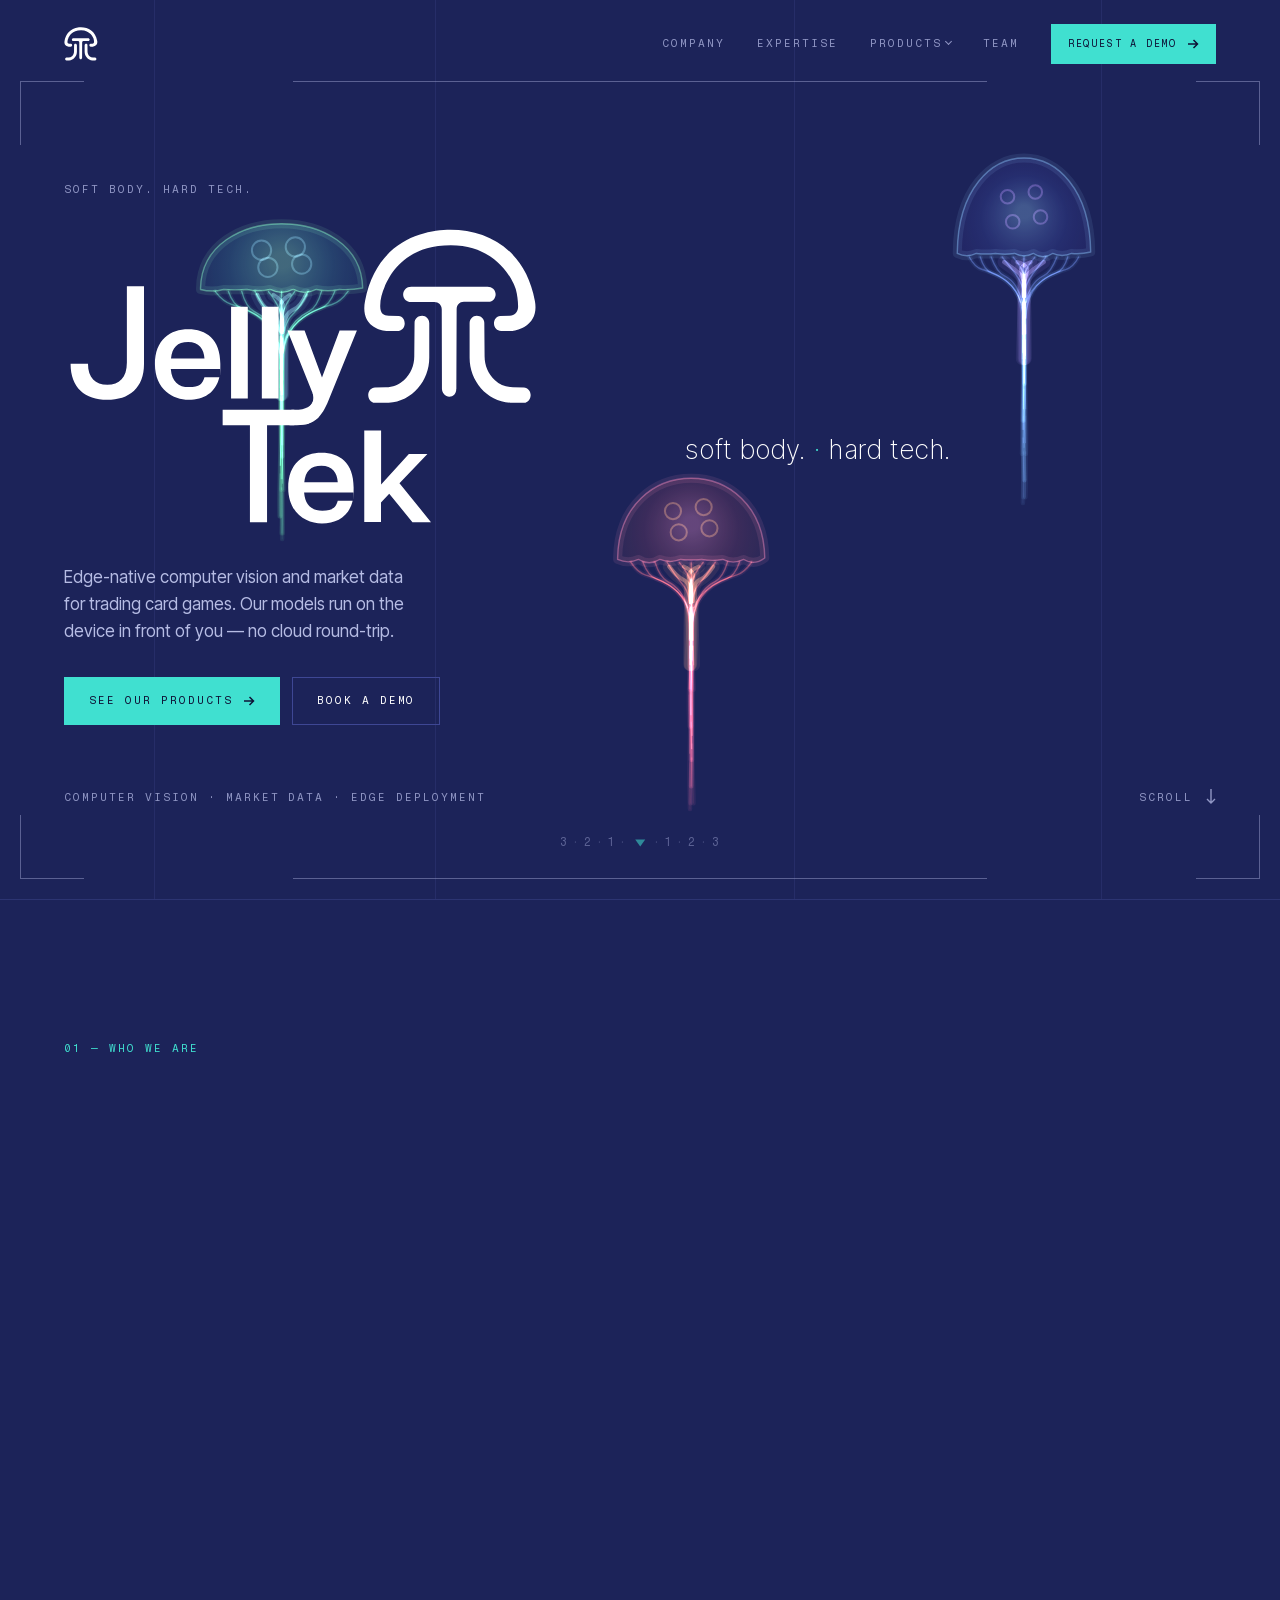
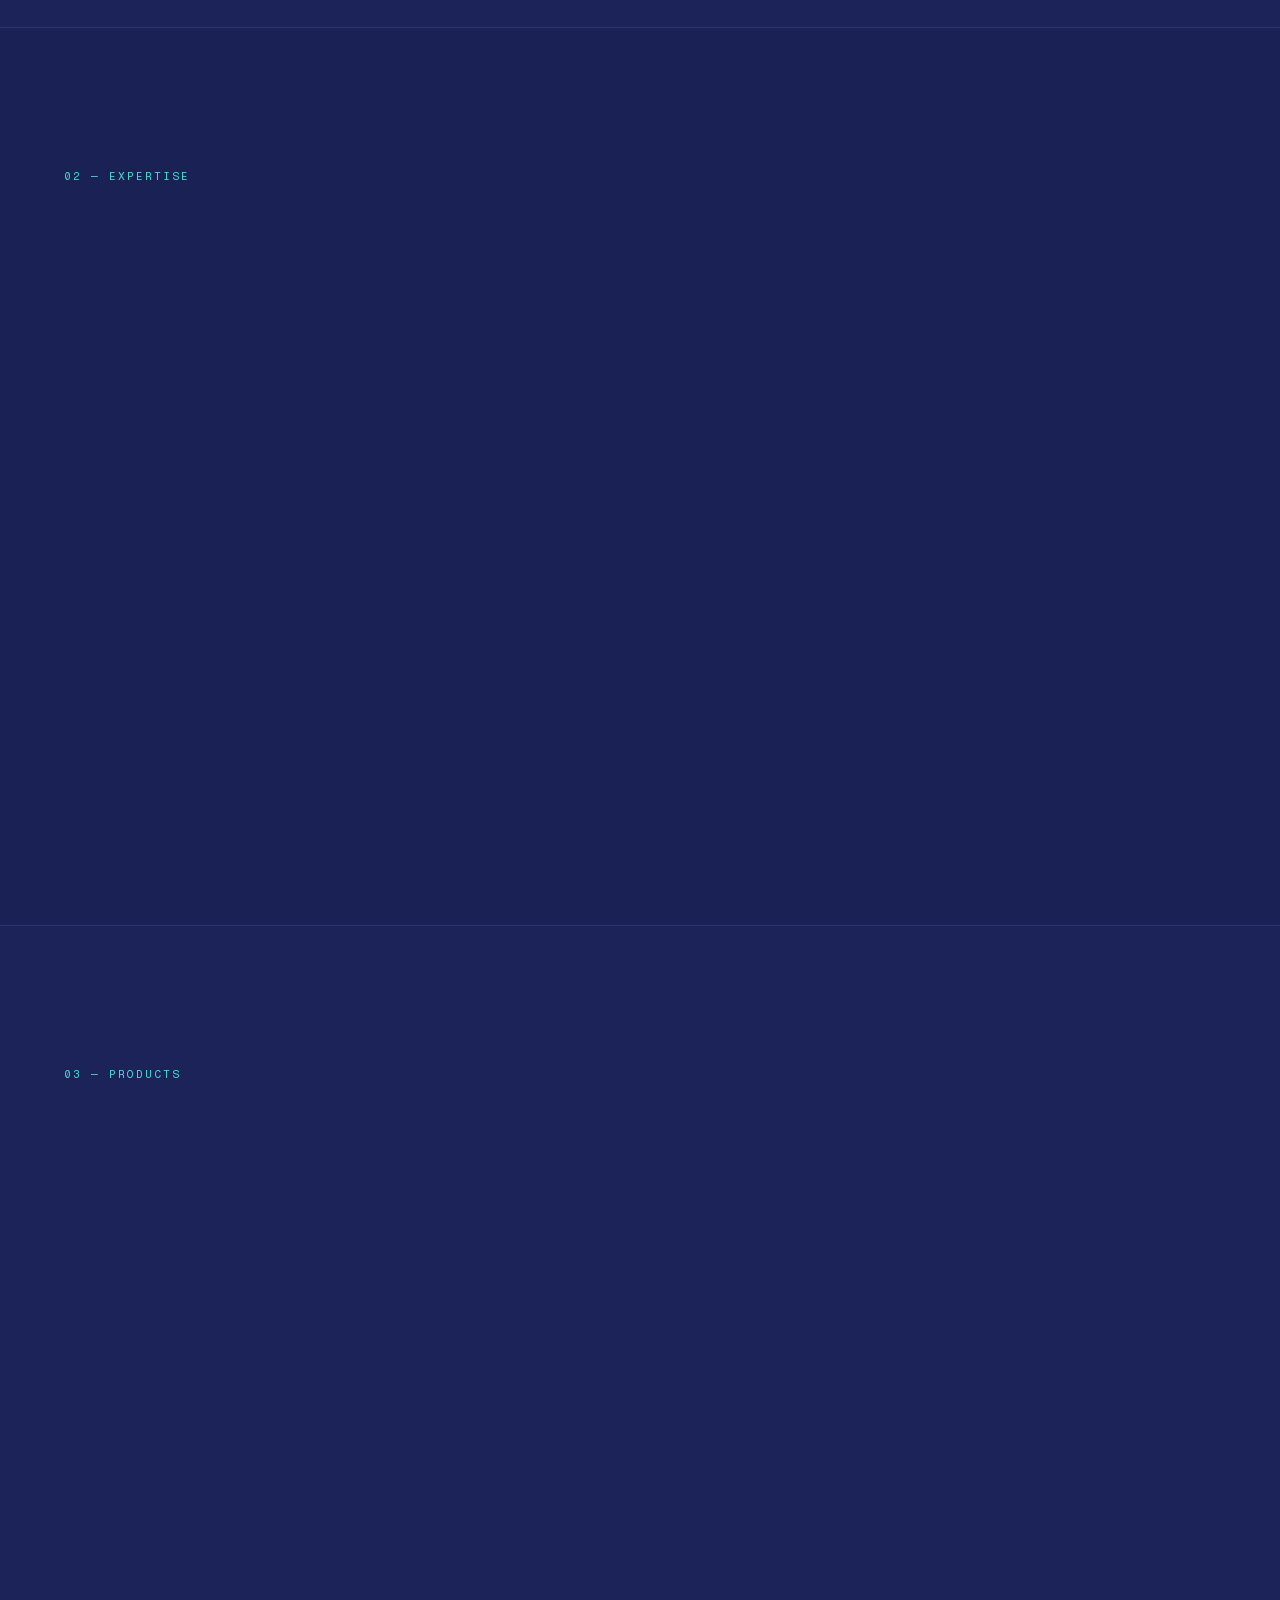
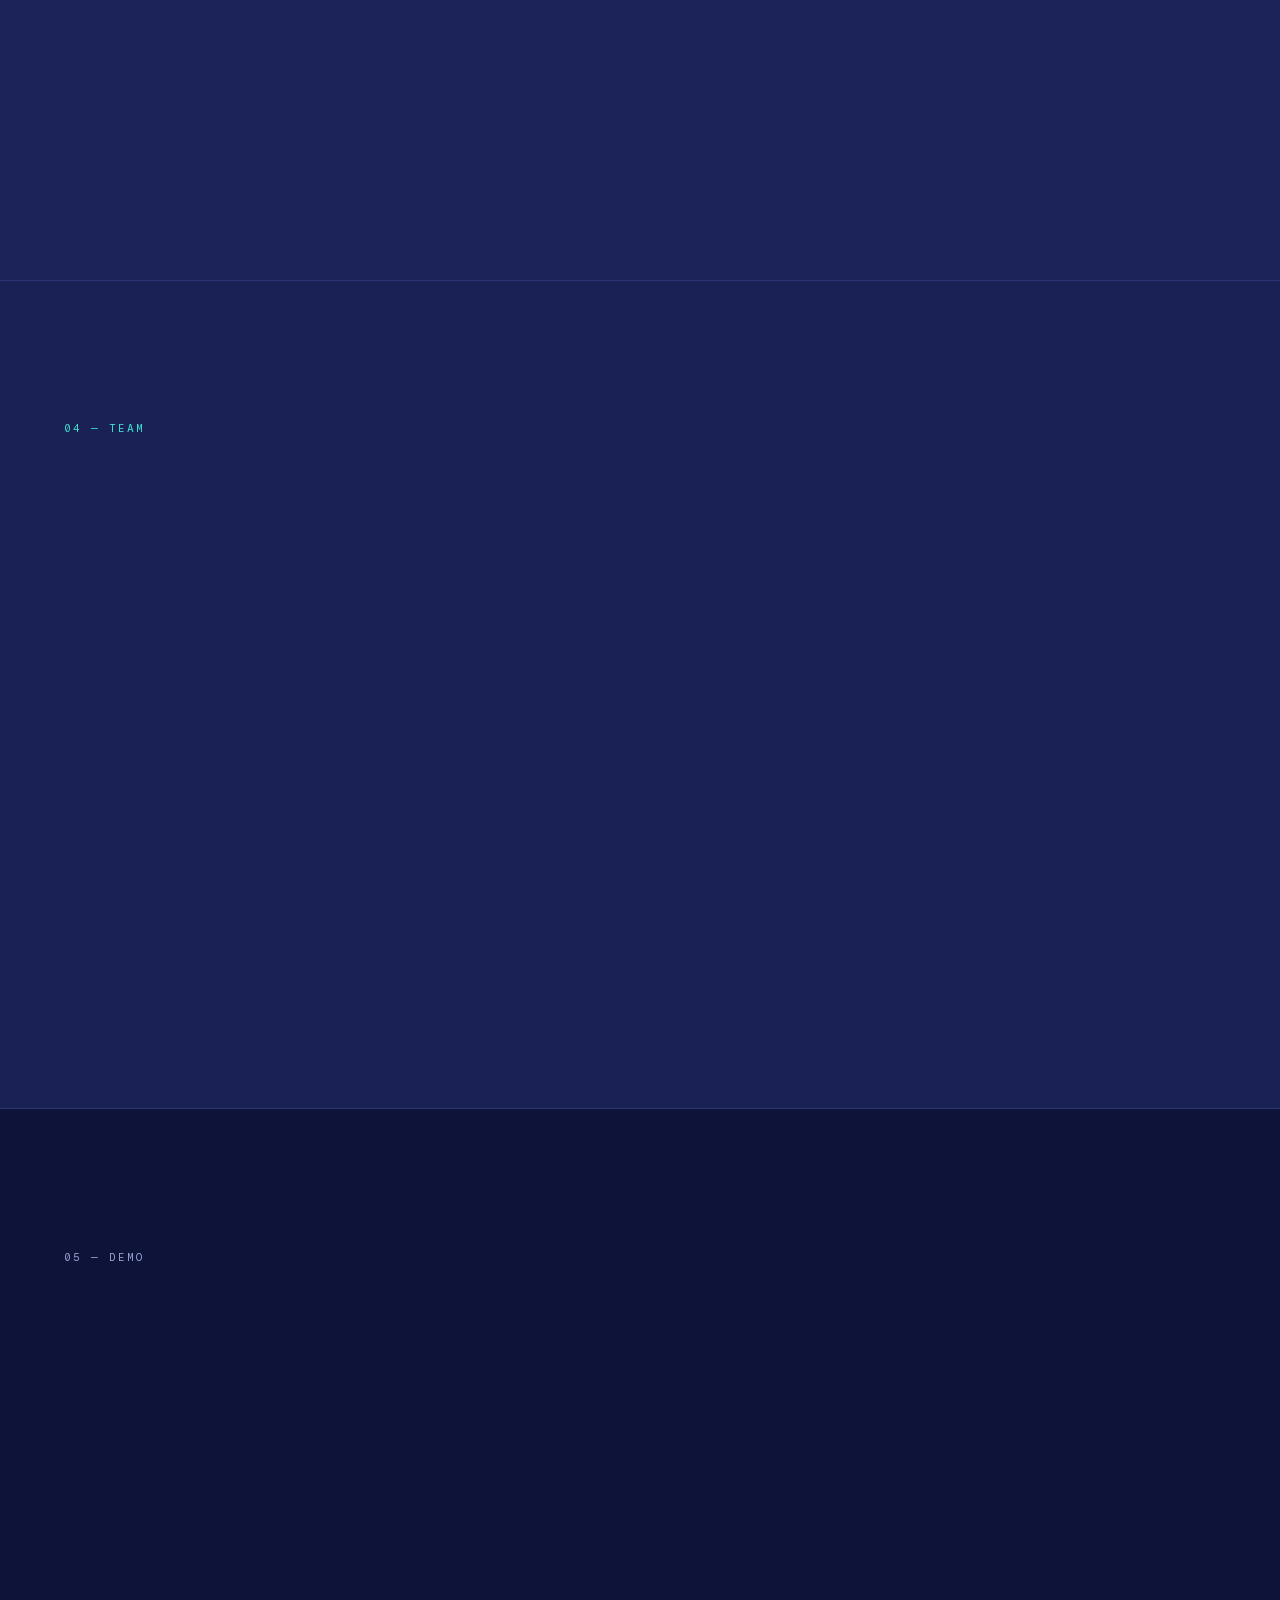
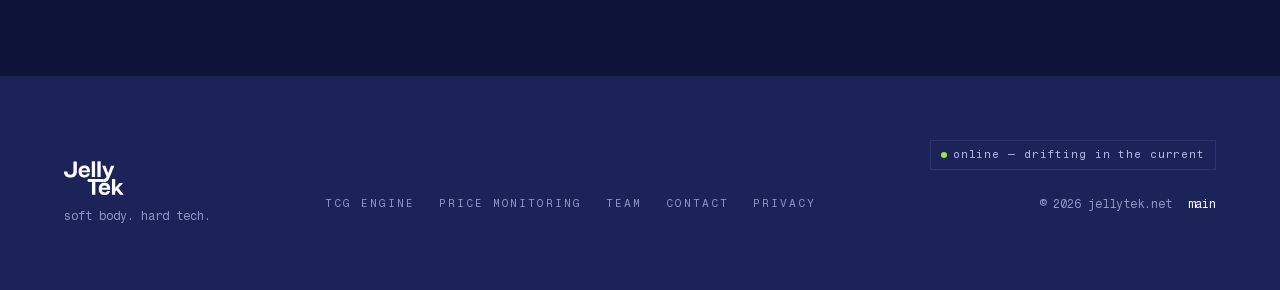
==== commit 3c4a98dc: "Add Cards and Friends privacy policy in the site design Restyle privacy.html onto the shared nav, he" ====
--- a/index.html
+++ b/index.html
@@ -370,6 +370,7 @@
       <a class="nav__link" href="/products/price-monitoring/">Price monitoring</a>
       <a class="nav__link" href="/#team">Team</a>
       <a class="nav__link" href="mailto:marketing@jellytek.net">Contact</a>
+      <a class="nav__link" href="/privacy.html">Privacy</a>
     </nav>
 
     <div class="foot__meta">
--- a/css/style.css
+++ b/css/style.css
@@ -1225,6 +1225,56 @@
 .hero__fig { border: 1px solid var(--border); background: var(--surface); }
 .hero__fig .fig { display: block; }
 
+/* ── Legal pages (privacy) ──────────────────────────────────────────────
+   A product hero with no figure, then one ruled row per clause: number and
+   name on the left, the words on the right. Long-form copy, so the measure is
+   capped and nothing waits on a scroll reveal. */
+.hero--legal .hero__lede { max-width: 56ch; }
+
+.policy__row {
+  padding-block: clamp(2rem, 4vw, 3.25rem);
+  border-top: 1px solid var(--border);
+  align-items: start;
+}
+.policy__row:first-child { border-top: 0; padding-top: 0; }
+.policy__row:last-child { padding-bottom: 0; }
+
+.policy__key { grid-column: 1 / span 4; display: grid; gap: var(--s-3); }
+.policy__num { color: var(--accent); }
+.policy__title {
+  font-family: var(--font-display);
+  font-size: calc(clamp(1.375rem, 2.4vw, 2rem) * var(--scale-head));
+  font-weight: 700;
+  line-height: 1.05;
+  letter-spacing: var(--track-display);
+  color: var(--text);
+  text-wrap: balance;
+}
+
+.policy__body {
+  grid-column: 6 / span 7;
+  display: grid;
+  gap: var(--s-4);
+  max-width: 68ch;
+  color: var(--text-secondary);
+  overflow-wrap: anywhere;          /* the email address must not overflow */
+}
+.policy__body ul { display: grid; gap: var(--s-4); }
+.policy__body li { position: relative; padding-left: var(--s-5); }
+.policy__body li::before {
+  content: "";
+  position: absolute; left: 0; top: 0.7em;
+  width: 0.5rem; height: 1px;
+  background: var(--accent);
+}
+.policy__body strong { font-weight: 600; color: var(--text); }
+.policy__body .link { color: var(--accent); }
+
+@media (max-width: 1024px) {
+  .policy__key  { grid-column: 1 / -1; }
+  .policy__body { grid-column: 1 / -1; }
+}
+
 /* ── Who we are ─────────────────────────────────────────────────────────── */
 .who { align-items: start; gap: var(--s-8) var(--s-5); }
 .who__body { grid-column: 1 / span 6; display: grid; gap: var(--s-4); }
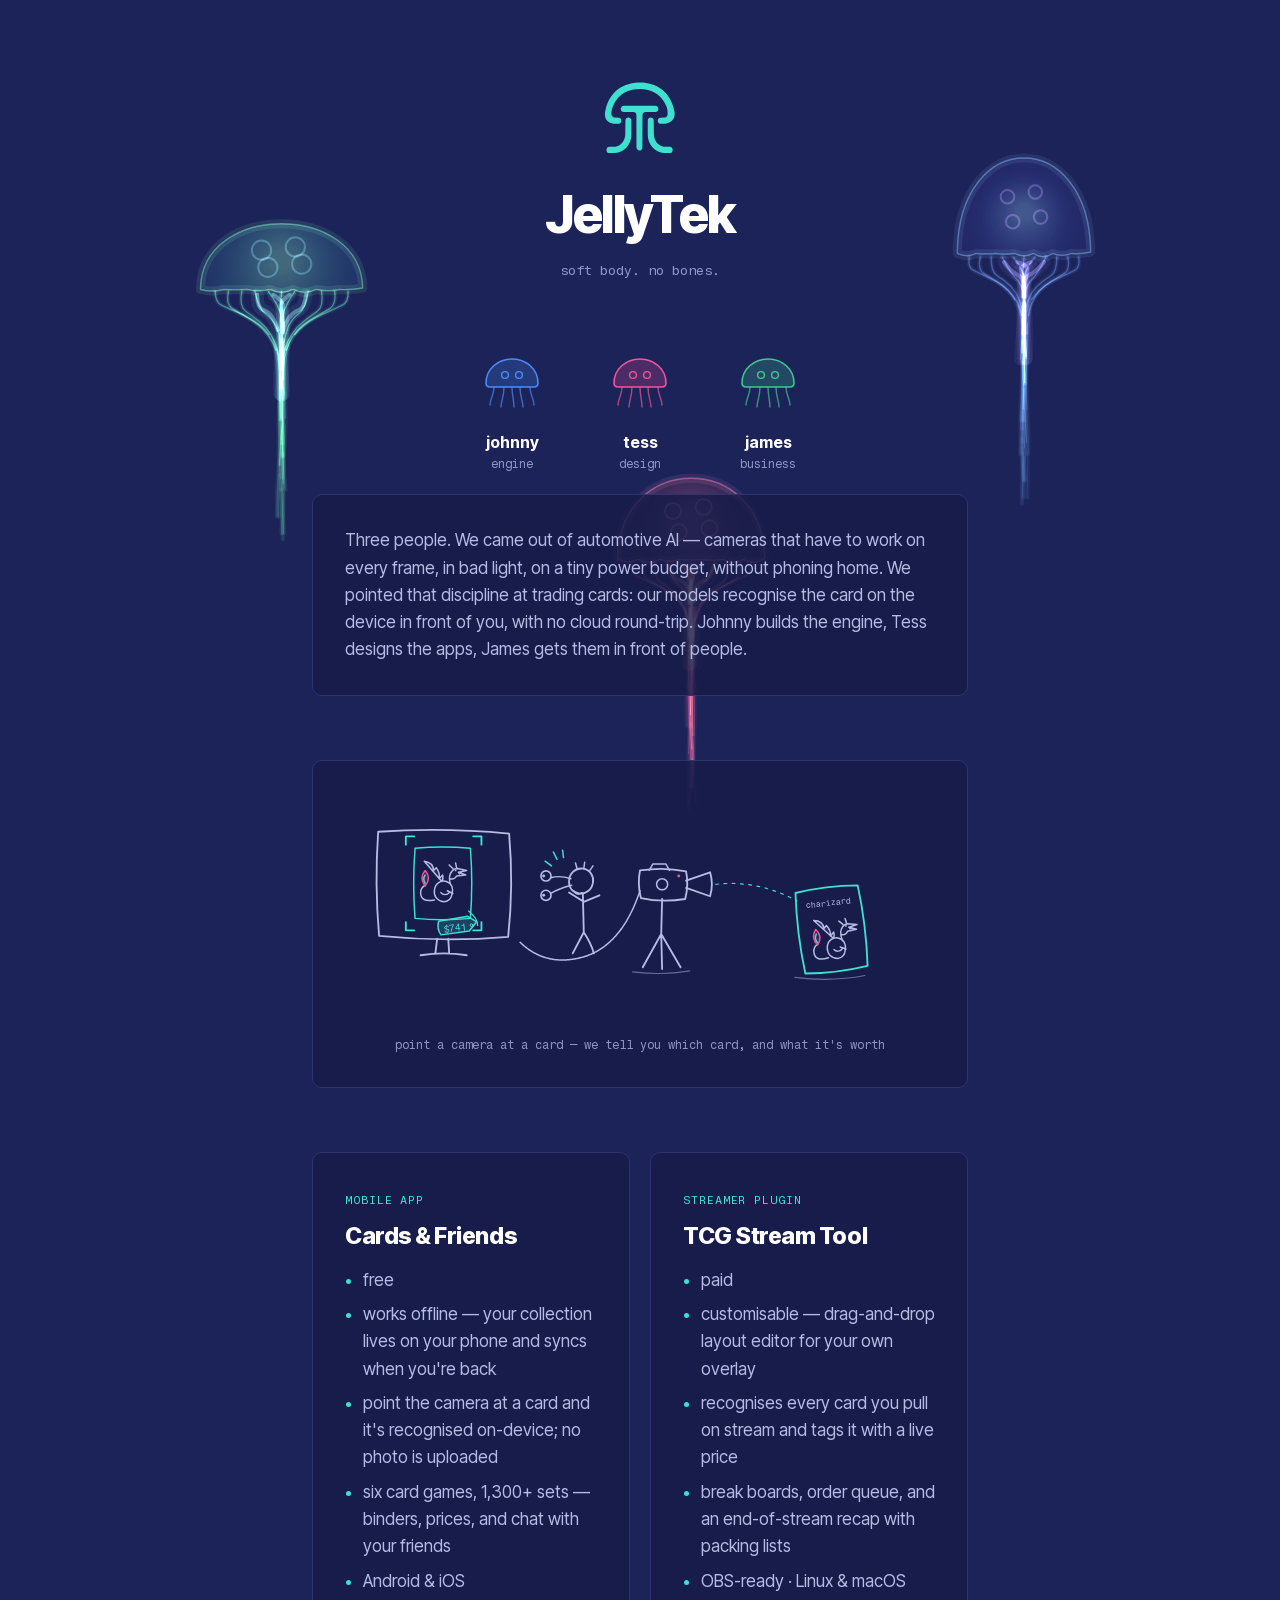
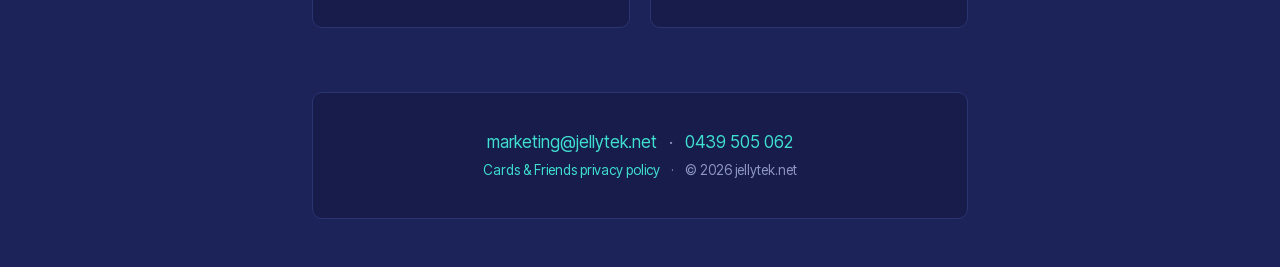
==== commit 1d29368c: "Simplify the site to a single page One page now: name and logo, the three of us, a hand-drawn doodle" ====
--- a/index.html
+++ b/index.html
@@ -4,396 +4,231 @@
   <meta charset="utf-8" />
   <meta name="viewport" content="width=device-width, initial-scale=1" />
   <meta http-equiv="Content-Security-Policy"
-        content="default-src 'self'; img-src 'self' data:; style-src 'self'; font-src 'self'; script-src 'self'; connect-src 'self' https://api.github.com; base-uri 'none'; form-action 'none'" />
-  <meta name="theme-color" content="#f9fafc" />
-  <meta name="description" content="JellyTek builds on-device card recognition and market-data tooling for trading card games." />
-  <meta property="og:title" content="JellyTek — edge-native computer vision for trading cards" />
-  <meta property="og:description" content="JellyTek builds on-device card recognition and market-data tooling for trading card games." />
+        content="default-src 'self'; img-src 'self' data:; style-src 'self'; font-src 'self'; script-src 'self'; base-uri 'none'; form-action 'none'" />
+  <meta name="theme-color" content="#1C2359" />
+  <meta name="description" content="JellyTek makes Cards &amp; Friends, a free card-scanning app, and the TCG Stream Tool for card streamers. On-device recognition — no cloud round-trip." />
+  <meta property="og:title" content="JellyTek — soft body. no bones." />
+  <meta property="og:description" content="JellyTek makes Cards &amp; Friends, a free card-scanning app, and the TCG Stream Tool for card streamers." />
   <meta property="og:type" content="website" />
   <link rel="icon" href="data:image/svg+xml,<svg xmlns='http://www.w3.org/2000/svg' viewBox='0 0 100 100'><text y='.9em' font-size='90'>🪼</text></svg>" />
-  <title>JellyTek — edge-native computer vision for trading cards</title>
+  <title>JellyTek — soft body. no bones.</title>
   <link rel="preload" href="/fonts/InterTight-latin.woff2" as="font" type="font/woff2" crossorigin />
   <link rel="preload" href="/fonts/FragmentMono-latin.woff2" as="font" type="font/woff2" crossorigin />
-  <script src="/js/boot.js"></script>
   <link rel="stylesheet" href="/css/style.css" />
 </head>
-<body data-page="home">
-
-<a class="skip" href="#company">Skip to content</a>
-
-<div class="progress" aria-hidden="true"><span class="progress__bar"></span></div>
-
-<!-- the page-wide column rulers: the skeleton everything is squared to -->
-<div class="rulers" aria-hidden="true">
-  <span class="rulers__line rulers__line--1"></span>
-  <span class="rulers__line rulers__line--2"></span>
-  <span class="rulers__line rulers__line--3"></span>
-  <span class="rulers__line rulers__line--4"></span>
-</div>
+<body>
+
+<a class="skip" href="#main">Skip to content</a>
 
 <!-- the school swims behind the whole page -->
 <canvas id="sea" class="sea" aria-hidden="true"></canvas>
 
-<header class="nav" id="nav">
-  <a class="nav__brand" href="/" aria-label="JellyTek — home">
-    <svg class="nav__logo" viewBox="0 0 304.7 323" fill="currentColor" role="img" aria-hidden="true">
+<main id="main">
+
+  <!-- ═══ Name and logo ═════════════════════════════════════════════════ -->
+  <header class="masthead">
+    <svg class="masthead__mark" viewBox="0 0 304.7 323" fill="currentColor" role="img" aria-hidden="true">
       <path d="M39,108.9c-4.9,11.1-8,22.1-7.9,34.2,0,8.6,5.8,15.7,14.5,16l17.4.5c7,.2,10.7,7.4,10.3,13.7s-5.5,12.3-12.7,12.3h-18.8c-17.3-2-44.5-12.5-36.8-52C25.6,27.8,108.9,11,152.4,11c66.5,0,129.7,35.8,145.7,122.6,7.5,40.7-27.5,50.2-38.7,51.9h-19.5c-7.2.1-12-5.7-12.4-12.3-.4-6.3,3.7-13.5,10.8-13.6l16.7-.4c8.1-.2,13.8-6.7,14.2-14.7.5-8.7-1.3-21.9-3.7-30.3-3.2-11.1-30.1-76.6-112.4-76.6S46.7,91.5,39,108.9Z"/>
       <path d="M162.3,285.5c0,8.2-5.3,13.3-12.1,13.3s-12.7-7.2-12.7-13.9l-.3-136.5c0-7.6-5.3-12.9-12.8-12.9h-39.9c-7.9,0-13.9-5.7-13.9-13.1s5.8-13.3,14-13.3h131.6c7.8,0,13.5,5.1,14,12.5.4,6.6-4.7,13.7-12.3,13.7h-42.4c-7.7.2-12.5,5.4-12.6,13.3l-.5,136.9Z"/>
       <path d="M21.9,309.4c-7.5,0-11.5-7.3-11.5-13.5,0-6.5,4.6-13,11.7-13.1l18.9-.3c11.7-.1,22.3-4.4,31.1-12.1,12-10.6,17.7-25.2,17.9-41.2l.6-57.7c0-7.7,6.2-12.4,13-12.3s12.3,5.5,12.3,13.1v59.3c.1,39.4-29,75.2-70.1,77.7h-23.8Z"/>
       <path d="M279.2,309.4c7.5,0,11.5-7.3,11.5-13.5,0-6.5-4.6-13-11.7-13.1l-18.9-.3c-11.7-.1-22.3-4.4-31.1-12.1-12-10.6-17.7-25.2-17.9-41.2l-.6-57.7c0-7.7-6.2-12.4-13-12.3s-12.3,5.5-12.3,13.1v59.3c-.1,39.4,29,75.2,70.1,77.7h23.8Z"/>
     </svg>
-  </a>
-
-  <nav class="nav__links" aria-label="Primary">
-    <a class="nav__link" href="/#company">Company</a>
-    <a class="nav__link" href="/#expertise">Expertise</a>
-
-    <span class="nav__products" data-open="false">
-      <button class="nav__link" type="button" aria-expanded="false" aria-controls="navProducts">Products</button>
-      <span class="nav__menu" id="navProducts" hidden>
-        <a href="/products/tcg-engine/">
-          <span class="num">01</span>
-          <b>TCG Engine</b>
-          <span class="desc">recognition · extraction · classification</span>
-        </a>
-        <a href="/products/price-monitoring/">
-          <span class="num">02</span>
-          <b>Price History &amp; Monitoring</b>
-          <span class="desc">market data · alerts · analytics</span>
-        </a>
-      </span>
-    </span>
-
-    <a class="nav__link" href="/#team">Team</a>
-  </nav>
-
-  <a class="btn btn--sm nav__cta" href="#demo">
-    <span class="t">Request a demo</span>
-    <svg class="btn__arrow" width="12" height="12" viewBox="0 0 12 12" fill="none" aria-hidden="true"><path d="M1 6h9M6.5 2l4 4-4 4" stroke="currentColor" stroke-width="1.5"/></svg>
-  </a>
-
-  <button class="nav__toggle" type="button" aria-expanded="false" aria-controls="navSheet" aria-label="Open menu">
-    <span></span><span></span>
-  </button>
-</header>
-
-<div class="sheet" id="navSheet" hidden>
-  <a class="sheet__link" href="/#company">Company</a>
-  <a class="sheet__link" href="/#expertise">Expertise</a>
-  <a class="sheet__link" href="/products/tcg-engine/">01 · TCG Engine</a>
-  <a class="sheet__link" href="/products/price-monitoring/">02 · Price History &amp; Monitoring</a>
-  <a class="sheet__link" href="/#team">Team</a>
-  <a class="sheet__link sheet__link--cta" href="#demo">Request a demo</a>
-</div>
-
-<main id="top">
-
-  <!-- ═══ HERO ═══════════════════════════════════════════════════════════ -->
-  <section class="hero" aria-labelledby="heroTitle">
-
-    <!-- The hero is framed as a camera viewfinder: the site is what the engine
-         sees when you point it at something. Decorative only. -->
-    <div class="vf">
-      <span class="vf__rule vf__rule--t" aria-hidden="true"></span>
-      <span class="vf__rule vf__rule--b" aria-hidden="true"></span>
-      <i class="vf__c vf__c--tl" aria-hidden="true"></i><i class="vf__c vf__c--tr" aria-hidden="true"></i>
-      <i class="vf__c vf__c--bl" aria-hidden="true"></i><i class="vf__c vf__c--br" aria-hidden="true"></i>
-
-      <div class="vf__scale" id="vfZoom" role="slider" tabindex="0"
-           aria-label="Camera zoom" aria-valuemin="0" aria-valuemax="100" aria-valuenow="50">
-        <span class="vf__nums" aria-hidden="true">3<b>·</b>2<b>·</b>1<b>·</b><i class="vf__gap"></i><b>·</b>1<b>·</b>2<b>·</b>3</span>
-        <s class="vf__zoom" aria-hidden="true"></s>
-      </div>
+    <h1 class="masthead__name">JellyTek</h1>
+    <p class="masthead__tag">soft body. no bones.</p>
+  </header>
+
+  <!-- ═══ The three of us ═══════════════════════════════════════════════ -->
+  <section class="team" aria-label="Team">
+    <div class="team__row">
+      <article class="member">
+        <svg class="member__avatar" viewBox="0 0 72 72" role="img" aria-label="johnny's jellyfish">
+          <path d="M10 38c0-14 12-24 26-24s26 10 26 24c0 3-2 4-4 4H14c-2 0-4-1-4-4Z" fill="#4A8CF7" fill-opacity="0.22" stroke="#4A8CF7" stroke-width="1.6"/>
+          <path d="M18 42c0 8-4 12-4 18M28 42c0 10-3 14-3 20M36 42c0 9 2 13 2 20M44 42c0 10 3 14 3 20M54 42c0 8 4 12 4 18"
+                fill="none" stroke="#4A8CF7" stroke-width="1.4" stroke-linecap="round" opacity="0.7"/>
+          <circle cx="29" cy="30" r="3.4" fill="none" stroke="#4A8CF7" stroke-width="1.4"/>
+          <circle cx="43" cy="30" r="3.4" fill="none" stroke="#4A8CF7" stroke-width="1.4"/>
+        </svg>
+        <h2 class="member__name">johnny</h2>
+        <p class="member__role">engine</p>
+      </article>
+      <article class="member">
+        <svg class="member__avatar" viewBox="0 0 72 72" role="img" aria-label="tess's jellyfish">
+          <path d="M10 38c0-14 12-24 26-24s26 10 26 24c0 3-2 4-4 4H14c-2 0-4-1-4-4Z" fill="#F0559B" fill-opacity="0.22" stroke="#F0559B" stroke-width="1.6"/>
+          <path d="M18 42c0 8-4 12-4 18M28 42c0 10-3 14-3 20M36 42c0 9 2 13 2 20M44 42c0 10 3 14 3 20M54 42c0 8 4 12 4 18"
+                fill="none" stroke="#F0559B" stroke-width="1.4" stroke-linecap="round" opacity="0.7"/>
+          <circle cx="29" cy="30" r="3.4" fill="none" stroke="#F0559B" stroke-width="1.4"/>
+          <circle cx="43" cy="30" r="3.4" fill="none" stroke="#F0559B" stroke-width="1.4"/>
+        </svg>
+        <h2 class="member__name">tess</h2>
+        <p class="member__role">design</p>
+      </article>
+      <article class="member">
+        <svg class="member__avatar" viewBox="0 0 72 72" role="img" aria-label="james's jellyfish">
+          <path d="M10 38c0-14 12-24 26-24s26 10 26 24c0 3-2 4-4 4H14c-2 0-4-1-4-4Z" fill="#3FC98D" fill-opacity="0.22" stroke="#3FC98D" stroke-width="1.6"/>
+          <path d="M18 42c0 8-4 12-4 18M28 42c0 10-3 14-3 20M36 42c0 9 2 13 2 20M44 42c0 10 3 14 3 20M54 42c0 8 4 12 4 18"
+                fill="none" stroke="#3FC98D" stroke-width="1.4" stroke-linecap="round" opacity="0.7"/>
+          <circle cx="29" cy="30" r="3.4" fill="none" stroke="#3FC98D" stroke-width="1.4"/>
+          <circle cx="43" cy="30" r="3.4" fill="none" stroke="#3FC98D" stroke-width="1.4"/>
+        </svg>
+        <h2 class="member__name">james</h2>
+        <p class="member__role">business</p>
+      </article>
     </div>
-    <div class="container hero__layout">
-      <div class="hero__copy">
-        <p class="hero__eyebrow label"><span class="mask"><span>soft body. hard tech.</span></span></p>
-
-        <h1 class="hero__mark" id="heroTitle">
-          <span class="sr-only">JellyTek</span>
-          <span class="mask" aria-hidden="true"><span><svg class="hero__logo" viewBox="0 0 496.2 321.1" fill="currentColor" role="img" aria-hidden="true">
-      <path d="M6.9,147.6h17.9c0,14.5,7.6,21.7,20,21.7s20.2-7.3,20.2-23v-78.9h17.7v80.4c0,24.7-15.3,37.1-38.1,37.1s-37.8-12.3-37.8-37.3Z"/>
-      <path d="M94,148.2c0-26,16.1-36.4,34.5-36.4s33.1,10,33.1,35.8-.1,3.8-.4,5.3h-50.8c1.1,13.1,7.7,18.8,18.8,18.8s14-3.4,16-10.2h15.4c-3.8,16-16.1,23.4-31.8,23.4s-34.8-10.4-34.8-36.7ZM145.2,142.2c-.4-9.9-5.6-17.2-16.9-17.2s-16.5,5.7-17.7,17.2h34.7Z"/>
-      <path d="M172.7,88.7h17.3v94.8h-17.3v-94.8Z"/>
-      <path d="M204.5,88.7h17.3v94.8h-17.3v-94.8Z"/>
-      <path d="M257,187.5c1.5-3.7,1.5-5.8,0-9.5l-26-64.9h17.7l18,48.8,18.2-48.8h17.9l-29.3,72.3c-8.3,20.3-17.1,27-35.5,24.9v-14.8c13,1.8,16.9-3.3,19-8.1Z"/>
-      <path d="M192.2,211.1h-28.2v-15.9h74.1v15.9h-28.2v100.3h-17.7v-100.3Z"/>
-      <path d="M231.8,276c0-26,16.1-36.4,34.5-36.4s33.1,10,33.1,35.8-.1,3.8-.4,5.3h-50.8c1.1,13.1,7.7,18.8,18.8,18.8s14-3.4,16-10.2h15.4c-3.8,16-16.1,23.4-31.8,23.4s-34.8-10.4-34.8-36.7ZM283,270.1c-.4-9.9-5.6-17.2-16.9-17.2s-16.5,5.7-17.7,17.2h34.7Z"/>
-      <path d="M310.5,216.5h17.3v56l28.7-31.6h19.2l-28.9,30.2,32.6,40.2h-19.2l-24-29.3-8.5,8.9v20.3h-17.3v-94.8Z"/>
-      <path d="M331.6,67.8c-2.9,6.6-4.8,13.3-4.7,20.5s3.5,9.4,8.7,9.6l10.4.3c4.2.1,6.4,4.4,6.2,8.2s-3.3,7.4-7.6,7.4h-11.3c-10.4-1.2-26.6-7.5-22.1-31.2,12.3-63.4,62.2-73.5,88.3-73.5,39.8,0,77.7,21.5,87.3,73.5,4.5,24.4-16.5,30.1-23.2,31.1h-11.7c-4.3,0-7.2-3.4-7.4-7.4-.2-3.8,2.2-8.1,6.4-8.2l10-.2c4.8-.1,8.3-4,8.5-8.8s-.8-13.1-2.2-18.1c-1.9-6.7-18.1-45.9-67.3-45.9s-63.8,32.4-68.4,42.8Z"/>
-      <path d="M405.5,173.6c0,4.9-3.2,8-7.2,8s-7.6-4.3-7.6-8.3l-.2-81.8c0-4.6-3.2-7.7-7.7-7.7h-23.9c-4.8,0-8.3-3.4-8.3-7.9s3.5-8,8.4-8h78.8c4.7,0,8.1,3,8.4,7.5.2,4-2.8,8.2-7.4,8.2h-25.4c-4.6,0-7.5,3.3-7.5,8l-.3,82Z"/>
-      <path d="M321.4,187.9c-4.5,0-6.9-4.4-6.9-8.1,0-3.9,2.8-7.8,7-7.8l11.3-.2c7,0,13.4-2.6,18.6-7.3,7.2-6.4,10.6-15.1,10.7-24.7l.3-34.5c0-4.6,3.7-7.4,7.8-7.4s7.4,3.3,7.4,7.9v35.5c0,23.6-17.4,45.1-42,46.6h-14.3Z"/>
-      <path d="M475.5,187.9c4.5,0,6.9-4.4,6.9-8.1s-2.8-7.8-7-7.8l-11.3-.2c-7,0-13.4-2.6-18.6-7.3-7.2-6.4-10.6-15.1-10.7-24.7l-.3-34.5c0-4.6-3.7-7.4-7.8-7.4s-7.4,3.3-7.4,7.9v35.5c0,23.6,17.4,45.1,42,46.6h14.3Z"/>
-      <path d="M257,178s7,17.2-18.8,17.2,4.3,11.6,4.3,11.6l15.4-6.4,7.7-18.9-8.6-3.4Z"/>
-      <path d="M263.1,203.2l-10.5,6.4s-3.5,1.5-16.2,1.5-11.7-5.5-11.7-5.5c0,0,18.2-2,19.2-2.4s8.2-3.6,8.2-3.6l11,3.6Z"/>
-            </svg></span></span>
-        </h1>
-
-        <div class="hero__body">
-          <p class="hero__lede">
-            Edge-native computer vision and market data for trading card games.
-            Our models run on the device in front of you — no cloud round-trip.
-          </p>
-          <div class="hero__actions">
-            <a class="btn magnet" href="#products">
-              <span class="t">See our products</span>
-              <svg class="btn__arrow" width="12" height="12" viewBox="0 0 12 12" fill="none" aria-hidden="true"><path d="M1 6h9M6.5 2l4 4-4 4" stroke="currentColor" stroke-width="1.5"/></svg>
-            </a>
-            <a class="btn btn--ghost" href="#demo"><span class="t">Book a demo</span></a>
-          </div>
-        </div>
-      </div>
-
-      <div class="hero__statement">
-        <p class="hero__tagline"><span class="hero__tagline-a">soft body.</span><span class="hero__tagline-b">hard tech.</span></p>
-        <div class="hero__callouts" aria-hidden="true">
-          <span class="callout callout--a"><span class="callout__dot"></span><span class="t">on-device</span></span>
-          <span class="callout callout--b"><span class="callout__dot"></span><span class="t">poke me</span></span>
-        </div>
-      </div>
-    </div>
-
-    <div class="hero__foot container">
-      <span class="label">Computer vision · Market data · Edge deployment</span>
-      <span class="label label--dim"><span class="t">Scroll</span> <svg width="10" height="16" viewBox="0 0 10 16" fill="none" aria-hidden="true"><path d="M5 0v14M1 10l4 4 4-4" stroke="currentColor" stroke-width="1.4"/></svg></span>
+
+    <div class="panel team__background">
+      <p>
+        Three people. We came out of automotive AI — cameras that have to work
+        on every frame, in bad light, on a tiny power budget, without phoning
+        home. We pointed that discipline at trading cards: our models recognise
+        the card on the device in front of you, with no cloud round-trip.
+        Johnny builds the engine, Tess designs the apps, James gets them in
+        front of people.
+      </p>
     </div>
   </section>
 
-  <!-- ═══ 01 · WHO WE ARE ════════════════════════════════════════════════ -->
-  <section class="section" id="company" aria-labelledby="companyTitle">
-    <div class="container">
-      <span class="section__index label">01 — Who we are</span>
-      <div class="section__head grid12">
-        <h2 class="section__title reveal" id="companyTitle">A computer-vision company<br />that works on cards.</h2>
-        <p class="section__lede reveal">
-          Small team, deep specialism.
-        </p>
-      </div>
-
-      <div class="who grid12">
-        <div class="who__body reveal">
-          <p>
-            We came out of automotive AI — cameras that have to work on every
-            frame, in bad light, on a tiny power budget, without phoning home.
-            We pointed that discipline at trading cards.
-          </p>
-        </div>
-        <div class="who__vision reveal">
-          <span class="label">Our vision</span>
-          <blockquote>
-            Every card, on every device, recognised instantly and priced
-            honestly — without sending a picture to somebody else's cloud.
-          </blockquote>
-        </div>
-      </div>
-    </div>
+  <!-- ═══ What it looks like ════════════════════════════════════════════
+       One doodle: a camera pointed at a charizard card, the screen it's
+       plugged into showing the card with its price, and somebody's eyes
+       leaving their head about it. Decorative — the cards below say it in
+       words. -->
+  <div class="panel scene" aria-hidden="true">
+    <svg class="scene__art" viewBox="0 0 640 250" fill="none"
+         stroke-linecap="round" stroke-linejoin="round">
+      <defs>
+        <!-- a charizard, as drawn on a napkin: round belly, little wings,
+             flame on the tail. lives in a 44×52 box. -->
+        <g id="zard" stroke="currentColor" stroke-width="1.6" fill="none">
+          <!-- round belly -->
+          <path d="M27 48c-7-1-11-6-10-13 1-7 7-11 13-9 6 2 8 8 6 14-1 5-4 8-9 8z"/>
+          <path d="M24 38c2 3 7 3 9 0"/>
+          <!-- neck up to a blunt head, jaw open mid-roar -->
+          <path d="M34 28q-2-9 2-13 2-3 6-3l10 2-9 2 8 3-10 1q-2 4-7 3"/>
+          <!-- teeth -->
+          <path d="M43 16l1 2 2-1 2 2" stroke-width="1.2"/>
+          <!-- horns swept back -->
+          <path d="M37 12l-4-4M41 11l-1-5"/>
+          <!-- eye -->
+          <circle cx="40" cy="14" r="1" fill="currentColor" stroke="none"/>
+          <!-- notched bat wing off the back -->
+          <path d="M25 26L6 4c7 1 10 5 10 10l3-3c3 4 4 8 3 12l4-4q1 4-1 7z" fill="currentColor" fill-opacity="0.12"/>
+          <!-- little arm -->
+          <path d="M31 36l6 3"/>
+          <!-- long tail curling away, tipped with the flame -->
+          <path d="M17 46Q2 49 2 38q0-5 5-8"/>
+          <path d="M7 31q-7-9 0-17 7 8 0 17z" stroke="#F0559B" fill="#F0559B" fill-opacity="0.18"/>
+          <path d="M7 28q-3-5 0-9" stroke="#40E0D0"/>
+        </g>
+      </defs>
+
+      <!-- ── left: the screen the camera is plugged into ─────────────── -->
+      <!-- monitor, drawn freehand -->
+      <path d="M36 42q70-5 142 2 5 56-1 112-70 6-140-1-5-57-1-113z" stroke="currentColor" stroke-width="2"/>
+      <path d="M100 158l-2 16M112 158l1 16M82 176q26-4 50 0" stroke="currentColor" stroke-width="2"/>
+      <!-- what the screen shows: the card, found -->
+      <g transform="translate(74 58)">
+        <path d="M2 2q30-3 60 0 3 38 0 76-30 3-60 0-3-38 0-76z" stroke="#40E0D0" stroke-width="1.6"/>
+        <use href="#zard" transform="translate(6 12)"/>
+      </g>
+      <!-- viewfinder brackets around the found card -->
+      <path d="M66 56v-9h9M148 56v-9h-9M66 140v9h9M148 140v9h-9" stroke="#40E0D0" stroke-width="2"/>
+      <!-- price tag hanging off the card -->
+      <path d="M134 128q10 8 10 16" stroke="#40E0D0" stroke-width="1.3"/>
+      <g transform="rotate(-6 122 152)">
+        <path d="M144 142l-9-7-32 2q-3 8 1 15l31-1z" stroke="#40E0D0" stroke-width="1.6" fill="#40E0D0" fill-opacity="0.18"/>
+        <circle cx="138" cy="145" r="1.4" stroke="#40E0D0" stroke-width="1"/>
+        <text x="107" y="150" fill="#40E0D0" font-family="Fragment Mono, monospace" font-size="11">$741</text>
+      </g>
+
+      <!-- ── the beholder, eyes leaving their sockets ────────────────── -->
+      <!-- head, looking at the screen -->
+      <path d="M243 96c0-9 7-15 15-14 8 1 12 8 11 15-1 8-8 13-15 12-7-1-11-6-11-13z" stroke="currentColor" stroke-width="2"/>
+      <!-- hair sticking up -->
+      <path d="M252 83l-2-7M259 82l1-7M265 85l4-6" stroke="currentColor" stroke-width="1.6"/>
+      <!-- eye stalks, springing out toward the screen -->
+      <path d="M245 93q-12-4-22-1M246 100q-13 3-23 9" stroke="currentColor" stroke-width="1.6"/>
+      <circle cx="218" cy="90" r="5.5" stroke="currentColor" stroke-width="1.8"/>
+      <circle cx="218" cy="111" r="5.5" stroke="currentColor" stroke-width="1.8"/>
+      <circle cx="215.5" cy="90" r="1.6" fill="currentColor" stroke="none"/>
+      <circle cx="215.5" cy="111" r="1.6" fill="currentColor" stroke="none"/>
+      <!-- !! of it all -->
+      <path d="M230 72l-4-8M237 70l-1-8M224 79l-7-5" stroke="#40E0D0" stroke-width="1.6"/>
+      <!-- jaw on the floor-ish: open mouth -->
+      <path d="M248 106q4 6 9 2" stroke="currentColor" stroke-width="1.6"/>
+      <!-- body: arms thrown up, wobbly legs -->
+      <path d="M258 109l1 42M259 118l-16-10M259 118l17-7M259 151l-12 23M259 151q8 12 11 23" stroke="currentColor" stroke-width="2"/>
+
+      <!-- ── the camera, plugged into the screen ─────────────────────── -->
+      <path d="M320 84q26-4 50 1 3 15-1 30-25 4-48-1-4-15-1-30z" stroke="currentColor" stroke-width="2"/>
+      <path d="M370 95l26-9q4 13 0 26l-26-9" stroke="currentColor" stroke-width="2"/>
+      <circle cx="344" cy="99" r="6" stroke="currentColor" stroke-width="1.6"/>
+      <path d="M330 84l4-7h14l4 7" stroke="currentColor" stroke-width="1.6"/>
+      <!-- recording light -->
+      <circle cx="362" cy="90" r="1.6" fill="#F0559B" stroke="none"/>
+      <!-- tripod -->
+      <path d="M344 115l-1 38M343 153l-20 36M343 153l21 36M343 153l1 38" stroke="currentColor" stroke-width="2"/>
+      <!-- the cable back to the screen, slouching on the floor -->
+      <path d="M320 106q-20 60-62 72-40 11-68-16" stroke="currentColor" stroke-width="1.6" stroke-dasharray="1 0"/>
+
+      <!-- ── right: the actual card it is looking at ─────────────────── -->
+      <g transform="rotate(-7 528 150)">
+        <path d="M494 104q34-4 68 0 4 44 0 88-34 4-68 0-4-44 0-88z" stroke="#40E0D0" stroke-width="2"/>
+        <text x="528" y="122" text-anchor="middle" fill="currentColor" font-family="Fragment Mono, monospace" font-size="9">charizard</text>
+        <use href="#zard" transform="translate(504 132)"/>
+      </g>
+      <!-- the camera's gaze -->
+      <path d="M402 99q46-5 88 18" stroke="#40E0D0" stroke-width="1.3" stroke-dasharray="3 6"/>
+      <!-- ground scribbles -->
+      <path d="M312 194q32 4 62-1M488 200q40 5 76-2" stroke="currentColor" stroke-width="1.3" opacity="0.5"/>
+    </svg>
+    <p class="scene__caption">point a camera at a card — we tell you which card, and what it's worth</p>
+  </div>
+
+  <!-- ═══ The two products ══════════════════════════════════════════════ -->
+  <section class="prods" aria-label="Products">
+
+    <article class="panel prod">
+      <span class="prod__kind">mobile app</span>
+      <h2 class="prod__title">Cards &amp; Friends</h2>
+      <ul class="prod__points">
+        <li>free</li>
+        <li>works offline — your collection lives on your phone and syncs when you're back</li>
+        <li>point the camera at a card and it's recognised on-device; no photo is uploaded</li>
+        <li>six card games, 1,300+ sets — binders, prices, and chat with your friends</li>
+        <li>Android &amp; iOS</li>
+      </ul>
+    </article>
+
+    <article class="panel prod">
+      <span class="prod__kind">streamer plugin</span>
+      <h2 class="prod__title">TCG Stream Tool</h2>
+      <ul class="prod__points">
+        <li>paid</li>
+        <li>customisable — drag-and-drop layout editor for your own overlay</li>
+        <li>recognises every card you pull on stream and tags it with a live price</li>
+        <li>break boards, order queue, and an end-of-stream recap with packing lists</li>
+        <li>OBS-ready · Linux &amp; macOS</li>
+      </ul>
+    </article>
+
   </section>
 
-  <!-- ═══ 02 · WHAT WE SPECIALISE IN ═════════════════════════════════════ -->
-  <section class="section section--alt" id="expertise" aria-labelledby="expertiseTitle">
-    <div class="container">
-      <span class="section__index label">02 — Expertise</span>
-      <div class="section__head grid12">
-        <h2 class="section__title reveal" id="expertiseTitle">What we<br />specialise in.</h2>
-        <p class="section__lede reveal">
-          Four things, all pointed at the same problem.
-        </p>
-      </div>
-      <div class="caps reveal">
-        <article class="cap">
-          <span class="cap__n">01</span>
-          <h3 class="cap__title">On-device card vision</h3>
-          <p class="cap__text">Track, extract and classify every card in frame, in real time, on the device holding the camera.</p>
-        </article>
-        <article class="cap">
-          <span class="cap__n">02</span>
-          <h3 class="cap__title">Embedded &amp; NPU deployment</h3>
-          <p class="cap__text">Built for mobile silicon and low-cost SoCs, not just a workstation GPU.</p>
-        </article>
-        <article class="cap">
-          <span class="cap__n">03</span>
-          <h3 class="cap__title">Synthetic data pipelines</h3>
-          <p class="cap__text">We generate the training set rather than annotate it.</p>
-        </article>
-        <article class="cap">
-          <span class="cap__n">04</span>
-          <h3 class="cap__title">Market data &amp; pricing</h3>
-          <p class="cap__text">Pricing and history wired to the same recogniser that reads the card.</p>
-        </article>
-      </div>
-    </div>
-  </section>
-
-  <!-- ═══ 03 · PRODUCTS ══════════════════════════════════════════════════ -->
-  <section class="section" id="products" aria-labelledby="productsTitle">
-    <div class="container">
-      <span class="section__index label">03 — Products</span>
-      <div class="section__head grid12">
-        <h2 class="section__title reveal" id="productsTitle">Two products,<br />one foundation.</h2>
-        <p class="section__lede reveal">
-          A recognition engine, and the market data that sits on top of it.
-        </p>
-      </div>
-
-      <div class="prods reveal">
-        <a class="prod" href="/products/tcg-engine/">
-          <span class="prod__n">01</span>
-          <h3 class="prod__title">TCG Engine</h3>
-          <p class="prod__text">
-            Identifies trading cards from a live camera, entirely on-device.
-            Everything else we build sits on it.
-          </p>
-          <div class="prod__fig" aria-hidden="true"><svg viewBox="0 0 420 96" role="img" aria-label="Schematic: cards entering a recognition pipeline">
-              <g class="fig__card fig__card--mini">
-                <rect x="8" y="22" width="34" height="48" rx="3" transform="rotate(-8 25 46)"/>
-                <rect x="46" y="26" width="34" height="48" rx="3"/>
-              </g>
-              <g class="fig__box"><rect x="4" y="18" width="82" height="58"/></g>
-              <g class="fig__flow"><path d="M98 48h34M124 42l8 6-8 6"/></g>
-              <rect class="pf-mod" x="144" y="30" width="74" height="36" rx="2"/>
-              <text class="fig__label" x="156" y="52">extract</text>
-              <g class="fig__flow"><path d="M230 48h34M256 42l8 6-8 6"/></g>
-              <rect class="pf-mod" x="276" y="30" width="74" height="36" rx="2"/>
-              <text class="fig__label" x="286" y="52">classify</text>
-              <g class="fig__flow"><path d="M362 48h20M374 42l8 6-8 6"/></g>
-              <rect class="pf-hit" x="392" y="30" width="24" height="36" rx="2"/>
-            </svg></div>
-          <span class="prod__cta"><span class="t">Explore the engine</span><svg class="btn__arrow" width="12" height="12" viewBox="0 0 12 12" fill="none" aria-hidden="true"><path d="M1 6h9M6.5 2l4 4-4 4" stroke="currentColor" stroke-width="1.5"/></svg></span>
-        </a>
-
-        <a class="prod" href="/products/price-monitoring/">
-          <span class="prod__n">02</span>
-          <h3 class="prod__title">Price History &amp; Monitoring</h3>
-          <p class="prod__text">
-            What a card is worth, what it was worth, and the moment that changes.
-          </p>
-          <div class="prod__fig" aria-hidden="true"><svg viewBox="0 0 420 96" role="img" aria-label="Schematic: a card price plotted over time">
-              <g class="chart__grid"><line x1="0" y1="30" x2="420" y2="30"/><line x1="0" y1="60" x2="420" y2="60"/></g>
-              <path class="chart__area" d="M0 72 Q40 68 70 60 T140 52 Q180 46 210 64 T280 44 Q330 30 360 26 T420 18 L420 90 L0 90 Z"/>
-              <path class="chart__line" d="M0 72 Q40 68 70 60 T140 52 Q180 46 210 64 T280 44 Q330 30 360 26 T420 18"/>
-              <circle class="chart__dot" cx="418" cy="18" r="4" style="opacity:1"/>
-            </svg></div>
-          <span class="prod__cta"><span class="t">Explore price tooling</span><svg class="btn__arrow" width="12" height="12" viewBox="0 0 12 12" fill="none" aria-hidden="true"><path d="M1 6h9M6.5 2l4 4-4 4" stroke="currentColor" stroke-width="1.5"/></svg></span>
-        </a>
-      </div>
-    </div>
-  </section>
-
-  <!-- ═══ 04 · TEAM ══════════════════════════════════════════════════════ -->
-  <section class="section section--alt" id="team" aria-labelledby="teamTitle">
-    <div class="container">
-      <span class="section__index label">04 — Team</span>
-      <div class="section__head grid12">
-        <h2 class="section__title reveal" id="teamTitle">The people<br />behind it.</h2>
-        <p class="section__lede reveal">
-          Deep embedded machine-learning experience across the team.
-        </p>
-      </div>
-      <div class="team-grid reveal">
-        <article class="member">
-          <svg class="member__avatar" viewBox="0 0 72 72" role="img" aria-label="johnny's jellyfish">
-            <path d="M10 38c0-14 12-24 26-24s26 10 26 24c0 3-2 4-4 4H14c-2 0-4-1-4-4Z" fill="#4A8CF7" fill-opacity="0.22" stroke="#3569C4" stroke-width="1.6"/>
-            <path d="M18 42c0 8-4 12-4 18M28 42c0 10-3 14-3 20M36 42c0 9 2 13 2 20M44 42c0 10 3 14 3 20M54 42c0 8 4 12 4 18"
-                  fill="none" stroke="#3569C4" stroke-width="1.4" stroke-linecap="round" opacity="0.7"/>
-            <circle cx="29" cy="30" r="3.4" fill="none" stroke="#3569C4" stroke-width="1.4"/>
-            <circle cx="43" cy="30" r="3.4" fill="none" stroke="#3569C4" stroke-width="1.4"/>
-          </svg>
-          <h3 class="member__name">johnny</h3>
-          <p class="member__role">CTO · Engine</p>
-          <p class="member__text">Builds the engine — the runtime, the models, and everything that has to survive contact with real hardware.</p>
-        </article>
-        <article class="member">
-          <svg class="member__avatar" viewBox="0 0 72 72" role="img" aria-label="tess's jellyfish">
-            <path d="M10 38c0-14 12-24 26-24s26 10 26 24c0 3-2 4-4 4H14c-2 0-4-1-4-4Z" fill="#F0559B" fill-opacity="0.22" stroke="#C93F7E" stroke-width="1.6"/>
-            <path d="M18 42c0 8-4 12-4 18M28 42c0 10-3 14-3 20M36 42c0 9 2 13 2 20M44 42c0 10 3 14 3 20M54 42c0 8 4 12 4 18"
-                  fill="none" stroke="#C93F7E" stroke-width="1.4" stroke-linecap="round" opacity="0.7"/>
-            <circle cx="29" cy="30" r="3.4" fill="none" stroke="#C93F7E" stroke-width="1.4"/>
-            <circle cx="43" cy="30" r="3.4" fill="none" stroke="#C93F7E" stroke-width="1.4"/>
-          </svg>
-          <h3 class="member__name">tess</h3>
-          <p class="member__role">App Design</p>
-          <p class="member__text">Designs the apps that sit on the engine, and the way people actually use them.</p>
-        </article>
-        <article class="member">
-          <svg class="member__avatar" viewBox="0 0 72 72" role="img" aria-label="james's jellyfish">
-            <path d="M10 38c0-14 12-24 26-24s26 10 26 24c0 3-2 4-4 4H14c-2 0-4-1-4-4Z" fill="#3FC98D" fill-opacity="0.22" stroke="#2FA574" stroke-width="1.6"/>
-            <path d="M18 42c0 8-4 12-4 18M28 42c0 10-3 14-3 20M36 42c0 9 2 13 2 20M44 42c0 10 3 14 3 20M54 42c0 8 4 12 4 18"
-                  fill="none" stroke="#2FA574" stroke-width="1.4" stroke-linecap="round" opacity="0.7"/>
-            <circle cx="29" cy="30" r="3.4" fill="none" stroke="#2FA574" stroke-width="1.4"/>
-            <circle cx="43" cy="30" r="3.4" fill="none" stroke="#2FA574" stroke-width="1.4"/>
-          </svg>
-          <h3 class="member__name">james</h3>
-          <p class="member__role">Business</p>
-          <p class="member__text">Partnerships, customers, and getting the thing in front of the people who need it.</p>
-        </article>
-      </div>
-    </div>
-  </section>
-
-  <section class="section section--ink" id="demo" aria-labelledby="demoTitle">
-    <div class="container">
-      <span class="section__index label">05 — Demo</span>
-
-      <div class="demo__head grid12">
-        <h2 class="section__title reveal" id="demoTitle">Let us show you<br />the real thing.</h2>
-        <div class="demo__contact reveal">
-          <a class="demo__mail link" href="mailto:marketing@jellytek.net">marketing@jellytek.net</a>
-          <a class="demo__tel link" href="tel:+61439505062">0439 505 062</a>
-          <p>The short version is on this page. We walk through the rest — live, on real cards — in a demo.</p>
-        </div>
-      </div>
-
-    </div>
-  </section>
+  <!-- ═══ Any other random stuff ════════════════════════════════════════ -->
+  <footer class="panel misc">
+    <p class="misc__contact">
+      <a class="link" href="mailto:marketing@jellytek.net">marketing@jellytek.net</a>
+      <span class="misc__dot">·</span>
+      <a class="link" href="tel:+61439505062">0439 505 062</a>
+    </p>
+    <p class="misc__legal">
+      <a class="link" href="/privacy.html">Cards &amp; Friends privacy policy</a>
+      <span class="misc__dot">·</span>
+      © 2026 jellytek.net
+    </p>
+  </footer>
 
 </main>
 
-<footer class="foot">
-  <div class="container foot__inner">
-    <div class="foot__brand">
-      <svg class="foot__logo" viewBox="0 0 232.9 132.5" fill="currentColor" role="img" aria-label="JellyTek">
-              <path d="M0,40.5h13.2c0,8.6,4.6,12.8,11.8,12.8c7.4,0,11.8-4.3,11.8-13.8V2.4H50v38.1C50,56.8,39.8,64.6,25,64.6C10.2,64.6,0,56.8,0,40.5z"/>
-              <path d="M56.9,40.9c0-17,10.8-23.6,22.9-23.6c11.7,0,21.6,6.1,21.6,23.4c0,1.7-0.1,2.5-0.3,3.5H69.1c0.7,7.6,4.6,10.7,11,10.7c5.9,0,8.4-2.4,9.5-6h11.3c-2.3,10.4-10.3,15.8-20.9,15.8C68.3,64.6,56.9,58.2,56.9,40.9z M89.3,36.7c-0.2-5.3-2.9-9.6-9.9-9.6c-6,0-9.5,3.3-10.3,9.6H89.3z"/>
-              <path d="M108.3,1.2l12.8,0l0,61.3l-12.8,0L108.3,1.2z"/>
-              <path d="M130.2,1.2l12.8,0l0,61.3l-12.8,0L130.2,1.2z"/>
-              <path d="M165.3,59.6l-16.7-41.4h13.1l10.6,29.4l10.9-29.4h13.1l-18.7,45.9C172,78.2,167.8,82,153.2,82V70.3C162.2,70.3,167.3,64.6,165.3,59.6z"/>
-              <path d="M109,82h-12c-3.2,0-5.8-2.6-5.8-5.8v0c0-3.2,2.6-5.8,5.8-5.8H140V82h-17.8v49.7H109V82z"/>
-              <path d="M135.5,108.8c0-17,10.8-23.6,22.9-23.6c11.7,0,21.6,6.1,21.6,23.4c0,1.7-0.1,2.5-0.3,3.5h-32.1c0.7,7.6,4.6,10.7,11,10.7c5.9,0,8.4-2.4,9.5-6h11.3c-2.3,10.4-10.3,15.8-20.9,15.8C146.9,132.5,135.5,126.1,135.5,108.8z M167.9,104.6c-0.2-5.3-2.9-9.6-9.9-9.6c-6,0-9.5,3.3-10.3,9.6H167.9z"/>
-              <path d="M186.9,70.3h12.8v34.5l16.7-18.7h14.1l-18.4,19.4l20.8,26.2h-14.1l-14.5-18l-4.6,4.8v13.1h-12.8V70.3z"/>
-              <rect x="137.1" y="70.3" width="16.4" height="11.7"/>
-            </svg>
-      <p class="foot__tag">soft body. hard tech.</p>
-    </div>
-
-    <nav class="foot__nav" aria-label="Footer">
-      <a class="nav__link" href="/products/tcg-engine/">TCG Engine</a>
-      <a class="nav__link" href="/products/price-monitoring/">Price monitoring</a>
-      <a class="nav__link" href="/#team">Team</a>
-      <a class="nav__link" href="mailto:marketing@jellytek.net">Contact</a>
-      <a class="nav__link" href="/privacy.html">Privacy</a>
-    </nav>
-
-    <div class="foot__meta">
-      <span class="tag chip--live"><span class="pulse"></span><span class="t">online — drifting in the current</span></span>
-      <span class="foot__legal">
-        <span class="t">© 2026 jellytek.net</span>
-        <a class="link commit" id="commit" href="https://github.com/ShmukaDuk/jellytek/commits/main"
-           target="_blank" rel="noopener">…</a>
-      </span>
-    </div>
-  </div>
-</footer>
-
-<!-- content layer: content.js is the editable record, hydrate applies this
-     page's slice of it. Both are synchronous so the DOM is final before the
-     deferred scripts (which measure layout) run. -->
-<script src="/js/schema.js"></script>
-<script src="/content.js"></script>
-<script src="/js/hydrate.js"></script>
-
 <script src="/js/jellyfish.js" defer></script>
-<script src="/js/site.js" defer></script>
-<script src="/js/version.js" defer></script>
-<script src="/js/edit.js" defer></script>
 </body>
 </html>
--- a/css/style.css
+++ b/css/style.css
@@ -1,6 +1,6 @@
 /* ═══════════════════════════════════════════════════════════════════════════
-   jellytek.net — "Instrument Grade"
-   A technical drawing that happens to be a website. See DESIGN.md.
+   jellytek.net — the simple version.
+   One page: name, the three of us, a picture, the two products, odds & ends.
    No build step, no dependencies, strict CSP: fonts are self-hosted.
    ═══════════════════════════════════════════════════════════════════════ */
 
@@ -8,7 +8,7 @@
 @font-face {
   font-family: "Inter Tight";
   src: url("../fonts/InterTight-latin.woff2") format("woff2");
-  font-weight: 100 900;          /* variable — one file covers the whole range */
+  font-weight: 100 900;
   font-style: normal;
   font-display: swap;
 }
@@ -20,1570 +20,231 @@
   font-display: swap;
 }
 
-@font-face { font-family:"Space Grotesk"; src:url("../fonts/SpaceGrotesk-latin.woff2") format("woff2"); font-weight:100 900; font-display:swap; }
-@font-face { font-family:"Archivo";       src:url("../fonts/Archivo-latin.woff2")       format("woff2"); font-weight:100 900; font-display:swap; }
-@font-face { font-family:"Manrope";       src:url("../fonts/Manrope-latin.woff2")       format("woff2"); font-weight:100 900; font-display:swap; }
-@font-face { font-family:"JetBrains Mono";src:url("../fonts/JetBrainsMono-latin.woff2") format("woff2"); font-weight:100 900; font-display:swap; }
-@font-face { font-family:"IBM Plex Mono"; src:url("../fonts/IBMPlexMono-latin.woff2")   format("woff2"); font-weight:400;     font-display:swap; }
-
-/* ── Tokens ───────────────────────────────────────────────────────────────
-   Dark theme: deep indigo ground, turquoise accent. Every colour on the site
-   resolves from here — nothing below this block hardcodes a hex.
-
-   The chart marks were validated, not chosen: OKLab ΔE under simulated
-   protanopia/deuteranopia, all pairs, against all three surfaces. See the
-   Charts note in README.md. */
+/* ── Tokens ─────────────────────────────────────────────────────────────── */
 :root {
-  /* Backgrounds */
-  --bg:            #1C2359;   /* page ground */
-  --surface:       #161C49;   /* cards, panels */
-  --surface-alt:   #1A2154;   /* alternating sections */
-  --surface-hover: #1E2660;   /* card hover — lifts toward the light */
-  --surface-ink:   #0E1236;   /* deepest panels: footer band, contact */
-  --surface-deep:  #2A2F7A;   /* brand panel */
-
-  /* Borders */
-  --border:        #2C3472;
-  --border-strong: #3E4794;
-  --border-hover:  #40E0D0;
-  --grid-line:     #262D68;   /* the page-wide column rulers */
-
-  /* Text */
-  --text:            #FFFFFF;   /* 14.6:1 on the ground */
-  --text-secondary:  #B6BCE4;   /*  7.9:1 */
-  --text-tertiary:   #9096C4;   /*  5.1:1 — clears AA for small labels */
-  --text-on-ink:     #FFFFFF;
-  --text-on-ink-dim: #9AA1D0;
-
-  /* Accent */
-  --accent:       #40E0D0;    /* 8.9:1 on the ground */
-  --accent-hover: #6BEDE0;
-  --accent-soft:  #1B3D5C;    /* deep teal fill; accent text on it is 6.9:1 */
-  --accent-wash:  #1F2A63;    /* faintest lift for hovered rows */
-
-  /* Jelly trio — canvas + logo tint only */
-  --jelly-james:  #3FC98D;
-  --jelly-tess:   #F0559B;
-  --jelly-johnny: #4A8CF7;
-
-  /* RGB helpers */
-  --bg-rgb:           28, 35, 89;
-  --surface-rgb:      22, 28, 73;
-  --surface-alt-rgb:  26, 33, 84;
-  --surface-ink-rgb:  14, 18, 54;
-  --surface-deep-rgb: 42, 47, 122;
-  --white-rgb:   255, 255, 255;
-  --text-rgb:    255, 255, 255;
-  --accent-rgb:  64, 224, 208;
-  --ink-rgb:     6, 9, 28;
-
-  /* Fills that must stay white whatever the ground */
-  --white:   #FFFFFF;
-
-  /* Semantic */
-  --success: #A3E635;
-  --error:   #EF5A5A;
-  --warning: #F0B429;
-
-  /* Type */
-  --font-display: "Inter Tight", "Helvetica Neue", Helvetica, Arial, sans-serif;
-  --font-body:    "Inter Tight", "Helvetica Neue", Helvetica, Arial, sans-serif;
-  --font-mono:    "Fragment Mono", ui-monospace, "SF Mono", Menlo, monospace;
-
-  /* Space */
-  --s-1: 0.25rem;  --s-2: 0.5rem;  --s-3: 0.75rem; --s-4: 1rem;
-  --s-5: 1.5rem;   --s-6: 2rem;    --s-7: 2.5rem;  --s-8: 4rem;
-  --s-9: 6rem;     --s-10: 7.5rem;
-
-  /* Design knobs. The editor writes these on :root; everything below is
-     expressed as a multiple of them so one value retunes the whole page. */
-  --scale-head:   1;
-  --scale-space:  1;
-  --scale-gutter: 1;
-  --track-display: -0.04em;
-
-  --gutter: calc(clamp(1.25rem, 5vw, 5rem) * var(--scale-gutter));
-  --section-pad: calc(clamp(5rem, 11vw, 9.5rem) * var(--scale-space));
-
-  /* Elevation. On a dark ground a drop shadow is nearly invisible, so depth
-     comes from a lighter edge plus a soft accent glow. */
-  --shadow-subtle:   0 1px 2px rgba(var(--ink-rgb), 0.4);
-  --shadow-elevated: 0 1px 2px rgba(var(--ink-rgb), 0.5),
-                     0 8px 24px -8px rgba(var(--ink-rgb), 0.6),
-                     0 0 0 1px rgba(var(--accent-rgb), 0.10);
-  --shadow-float:    0 2px 6px rgba(var(--ink-rgb), 0.5),
-                     0 18px 40px -12px rgba(var(--ink-rgb), 0.7),
-                     0 0 32px -8px rgba(var(--accent-rgb), 0.18);
-
-  /* Easing */
-  --ease-out-expo: cubic-bezier(0.16, 1, 0.3, 1);
-  --ease-std:      cubic-bezier(0.4, 0, 0.2, 1);
-}
-
-/* ── Reset ──────────────────────────────────────────────────────────────── */
+  --bg:             #1C2359;   /* deep indigo ground — the jellies are lit for it */
+  --surface:        #161C49;   /* panels */
+  --border:         #2C3472;
+  --border-strong:  #3E4794;
+
+  --text:           #FFFFFF;
+  --text-secondary: #B6BCE4;
+  --text-tertiary:  #9096C4;
+
+  --accent:         #40E0D0;
+  --accent-hover:   #6BEDE0;
+
+  --jelly-johnny:   #4A8CF7;
+  --jelly-tess:     #F0559B;
+  --jelly-james:    #3FC98D;
+
+  --font-body: "Inter Tight", "Helvetica Neue", Helvetica, Arial, sans-serif;
+  --font-mono: "Fragment Mono", ui-monospace, "SF Mono", Menlo, monospace;
+}
+
+/* ── Base ───────────────────────────────────────────────────────────────── */
 *, *::before, *::after { box-sizing: border-box; }
-* { margin: 0; padding: 0; }
-
-html {
-  scroll-behavior: smooth;
-  -webkit-text-size-adjust: 100%;
-}
-[id] { scroll-margin-top: 88px; }
+
+html { scroll-behavior: smooth; }
 
 body {
+  margin: 0;
   background: var(--bg);
   color: var(--text);
   font-family: var(--font-body);
-  font-size: 1rem;
-  line-height: 1.65;
-  overflow-x: hidden;                    /* guard: nothing may scroll sideways */
-  -webkit-font-smoothing: antialiased;
-  -moz-osx-font-smoothing: grayscale;
-}
-
-img, svg { display: block; max-width: 100%; }
-
-/* content layer switches things off with el.hidden; beat the display: rules */
-[hidden] { display: none !important; }
-ul { list-style: none; }
-a { color: inherit; }
-
-::selection { background: var(--accent); color: var(--surface-ink); }
-
-.sr-only {
-  position: absolute; width: 1px; height: 1px;
-  padding: 0; margin: -1px; overflow: hidden;
-  clip: rect(0 0 0 0); clip-path: inset(50%); white-space: nowrap;
-}
-
-.skip {
-  position: absolute; left: var(--s-4); top: -100px; z-index: 200;
-  padding: var(--s-3) var(--s-5);
-  background: var(--text); color: var(--bg);
-  font-family: var(--font-mono); font-size: 0.75rem;
-  text-decoration: none;
-  transition: top 0.2s var(--ease-std);
-}
-.skip:focus { top: var(--s-4); }
-
-/* ── Layout primitives ──────────────────────────────────────────────────── */
-.container {
-  width: 100%;
-  max-width: 1440px;
-  margin-inline: auto;
-  padding-inline: var(--gutter);
-}
-
-.grid12 {
-  display: grid;
-  grid-template-columns: repeat(12, minmax(0, 1fr));
-  gap: var(--s-5);
-}
-
-/* ── Type utilities ─────────────────────────────────────────────────────── */
-.label {
-  display: inline-flex;
-  align-items: center;
-  gap: var(--s-2);
-  font-family: var(--font-mono);
-  font-size: 0.6875rem;
-  line-height: 1.4;
-  letter-spacing: 0.18em;
-  text-transform: uppercase;
-  color: var(--text-tertiary);
-}
-.label--dim { color: var(--text-tertiary); }
-
-.section__title {
-  font-family: var(--font-display);
-  font-size: calc(clamp(2rem, 5vw, 3.75rem) * var(--scale-head));
-  font-weight: 700;
-  line-height: 0.95;
-  letter-spacing: var(--track-display);
-  color: var(--text);
-  text-wrap: balance;
-}
-
-/* ═══ Rulers — the visible skeleton ════════════════════════════════════ */
-.rulers {
-  position: fixed;
-  inset: 0;
-  pointer-events: none;
-  z-index: -1;                   /* behind all content; opaque sections mask it */
-}
-.rulers__line {
-  position: absolute;
-  top: 0; bottom: 0;
-  width: 1px;
-  background: var(--grid-line);
-  transform: scaleY(0);
-  transform-origin: top;
-  transition: transform 1.6s var(--ease-out-expo);
-}
-.rulers.in-view .rulers__line { transform: scaleY(1); }
-
-/* column positions live here, not in style="" — the CSP forbids inline styles */
-.rulers__line--1 { left: 12%; }
-.rulers__line--2 { left: 34%; }
-.rulers__line--3 { left: 62%; }
-.rulers__line--4                   { left: 86%; }
-.rulers__line--2 { transition-delay: 0.1s; }
-.rulers__line--3 { transition-delay: 0.2s; }
-.rulers__line--4 { transition-delay: 0.3s; }
-
-/* ═══ Scroll progress ══════════════════════════════════════════════════ */
-.progress {
-  position: fixed;
-  inset: 0 0 auto 0;
-  height: 2px;
-  z-index: 120;
-  pointer-events: none;
-}
-.progress__bar {
-  display: block;
-  height: 100%;
-  background: var(--accent);
-  transform: scaleX(0);
-  transform-origin: left;
-}
-
-/* ═══ Buttons ══════════════════════════════════════════════════════════ */
-.btn {
-  --btn-bg: var(--accent);
-  --btn-fg: var(--surface-ink);   /* dark ink on turquoise: 11:1 */
-  display: inline-flex;
-  align-items: center;
-  justify-content: center;
-  gap: 0.625rem;
-  padding: 0.875rem 1.5rem;
-  min-height: 44px;
-  font-family: var(--font-mono);
-  font-size: 0.6875rem;
-  letter-spacing: 0.18em;
-  text-transform: uppercase;
-  color: var(--btn-fg);
-  background: var(--btn-bg);
-  border: 1px solid var(--btn-bg);
-  border-radius: 0;
-  cursor: pointer;
-  text-decoration: none;
-  white-space: nowrap;
-  transition: background 0.25s var(--ease-std),
-              border-color 0.25s var(--ease-std),
-              color 0.25s var(--ease-std),
-              transform 0.35s var(--ease-out-expo);
-}
-.btn:hover  { --btn-bg: var(--accent-hover); }
-.btn:active { transform: translateY(1px) scale(0.99); transition-duration: 0.06s; }
-.btn:focus-visible { outline: 2px solid var(--accent); outline-offset: 3px; }
-.btn[aria-disabled="true"] {
-  --btn-bg: var(--surface-alt); --btn-fg: var(--text-tertiary);
-  border-color: var(--border); pointer-events: none;
-}
-.btn--sm { padding: 0.625rem 1rem; min-height: 40px; font-size: 0.625rem; }
-.btn--ghost { --btn-bg: transparent; --btn-fg: var(--text); border-color: var(--border-strong); }
-.btn--ghost:hover { --btn-bg: var(--accent); --btn-fg: var(--surface-ink); border-color: var(--accent); }
-
-.btn__arrow { flex: none; transition: transform 0.35s var(--ease-out-expo); }
-.btn:hover .btn__arrow, .dl:hover .btn__arrow { transform: translateX(4px); }
-
-/* ═══ Links ════════════════════════════════════════════════════════════ */
-.link {
-  color: var(--text);
-  text-decoration: none;
-  background-image: linear-gradient(var(--accent), var(--accent));
-  background-repeat: no-repeat;
-  background-position: 0 100%;
-  background-size: 0% 1px;
-  transition: background-size 0.4s var(--ease-out-expo), color 0.25s ease;
-}
-.link:hover { background-size: 100% 1px; color: var(--accent); }
-.link:focus-visible { outline: 2px solid var(--accent); outline-offset: 3px; background-size: 100% 1px; }
-.link:active { color: var(--accent-hover); }
-
-/* ═══ Tags ═════════════════════════════════════════════════════════════ */
-.tag {
-  display: inline-flex;
-  align-items: center;
-  gap: 0.375rem;
-  padding: 0.3125rem 0.625rem;
-  font-family: var(--font-mono);
-  font-size: 0.6875rem;
-  letter-spacing: 0.08em;
-  color: var(--text-secondary);
-  background: var(--surface-alt);
-  border: 1px solid var(--border);
-  transition: background 0.25s ease, color 0.25s ease, border-color 0.25s ease;
-}
-.tag:hover { background: var(--accent-wash); border-color: var(--border-hover); color: var(--accent); }
-
-.chip--live { background: transparent; }
-.chip--live .pulse {
-  width: 6px; height: 6px; border-radius: 50%;
-  background: var(--success);
-  animation: pulse 2.4s ease-in-out infinite;
-}
-@keyframes pulse { 0%, 100% { opacity: 1; } 50% { opacity: 0.3; } }
-
-/* ═══ Nav ══════════════════════════════════════════════════════════════ */
-.nav {
-  position: fixed;
-  inset: 0 0 auto 0;
-  z-index: 100;
-  display: flex;
-  align-items: center;
-  gap: var(--s-6);
-  padding: 1.125rem var(--gutter);
-  background: transparent;
-  border-bottom: 1px solid transparent;
-  transition: background 0.35s var(--ease-std),
-              border-color 0.35s var(--ease-std),
-              padding 0.35s var(--ease-std);
-}
-.nav.is-scrolled {
-  background: rgba(var(--bg-rgb), 0.82);
-  backdrop-filter: blur(12px) saturate(1.4);
-  -webkit-backdrop-filter: blur(12px) saturate(1.4);
-  border-bottom-color: var(--border);
-  padding-block: 0.75rem;
-  box-shadow: var(--shadow-subtle);
-}
-
-.nav__brand { display: flex; align-items: center; flex: none; color: var(--text); padding-block: 0.5rem; }
-.nav__brand:focus-visible { outline: 2px solid var(--accent); outline-offset: 4px; }
-/* the mark is near-square (304×323), so it needs more height than the wide
-   wordmark did to read at the same optical size */
-.nav__logo { height: 36px; width: auto; transition: height 0.35s var(--ease-std); }
-.nav.is-scrolled .nav__logo { height: 30px; }
-
-.nav__links {
-  display: flex;
-  align-items: center;
-  gap: var(--s-6);
-  margin-left: auto;
-}
-.nav__link {
-  position: relative;
-  font-family: var(--font-mono);
-  font-size: 0.6875rem;
-  letter-spacing: 0.18em;
-  text-transform: uppercase;
-  color: var(--text-tertiary);
-  text-decoration: none;
-  padding: 0.8125rem 0;              /* reaches a 44px target */
-  transition: color 0.25s ease;
-}
-.nav__link:hover, .nav__link.is-active { color: var(--text); }
-.nav__link:focus-visible { outline: 2px solid var(--accent); outline-offset: 4px; }
-.nav__link.is-active::before { content: "◆"; color: var(--accent); margin-right: 0.4em; font-size: 0.6em; }
-
-.nav__cta { flex: none; }
-
-.nav__toggle {
-  display: none;
-  flex-direction: column;
-  justify-content: center;
-  gap: 5px;
-  width: 44px; height: 44px;
-  margin-left: auto;
-  background: none;
-  border: 1px solid var(--border-strong);
-  cursor: pointer;
-  padding: 0 11px;
-}
-.nav__toggle span {
-  display: block; height: 1px; width: 100%;
-  background: var(--text);
-  transition: transform 0.3s var(--ease-std), opacity 0.2s ease;
-}
-.nav__toggle[aria-expanded="true"] span:first-child { transform: translateY(3px) rotate(45deg); }
-.nav__toggle[aria-expanded="true"] span:last-child  { transform: translateY(-3px) rotate(-45deg); }
-.nav__toggle:focus-visible { outline: 2px solid var(--accent); outline-offset: 3px; }
-
-.sheet {
-  position: fixed;
-  inset: 64px 0 auto 0;
-  z-index: 99;
-  display: none;                 /* only ever shown under 900px, see below */
-  flex-direction: column;
-  background: rgba(var(--bg-rgb), 0.97);
-  backdrop-filter: blur(12px);
-  -webkit-backdrop-filter: blur(12px);
-  border-bottom: 1px solid var(--border);
-}
-.sheet__link {
-  padding: var(--s-4) var(--gutter);
-  min-height: 44px;
-  display: flex;
-  align-items: center;
-  font-family: var(--font-mono);
-  font-size: 0.75rem;
-  letter-spacing: 0.18em;
-  text-transform: uppercase;
-  color: var(--text-secondary);
-  text-decoration: none;
-  border-top: 1px solid var(--border);
-}
-.sheet__link:hover, .sheet__link:focus-visible { background: var(--accent-wash); color: var(--accent); }
-.sheet__link--cta { color: var(--accent); }
-
-/* ═══ 01 · Hero ════════════════════════════════════════════════════════ */
-.hero {
-  position: relative;
-  padding-block: clamp(7rem, 16vh, 11rem) var(--s-8);
-  min-height: min(100svh, 940px);
-  display: flex;
-  flex-direction: column;
-  justify-content: center;
-  border-bottom: 1px solid var(--border);
-}
-
-.hero__layout {
-  display: grid;
-  grid-template-columns: minmax(0, 1.05fr) minmax(0, 1fr);
-  gap: var(--s-8);
-  align-items: center;
-  position: relative;
-  z-index: 1;
-}
-
-.hero__eyebrow { margin-bottom: var(--s-5); }
-
-.hero__mark { margin-bottom: var(--s-6); }
-.hero__logo {
-  width: calc(clamp(15rem, 38vw, 30rem) * var(--scale-head));
-  height: auto;
-  color: var(--text);               /* stays white; the jellies never tint it */
-}
-
-.hero__lede {
-  max-width: 34ch;
   font-size: 1.0625rem;
   line-height: 1.6;
-  color: var(--text-secondary);
-}
-
-.hero__actions {
-  display: flex;
-  flex-wrap: wrap;
-  gap: var(--s-3);
-  margin-top: var(--s-6);
-}
-
-/* The school swims across the entire page, fixed behind every section.
-   pointer-events stay off so it never eats a click — jellyfish.js listens on
-   window instead and converts to canvas coordinates. */
+  -webkit-font-smoothing: antialiased;
+}
+
+/* the school swims behind everything and never catches a click */
 .sea {
   position: fixed;
   inset: 0;
-  z-index: -2;                      /* under the rulers (-1) and all content */
   width: 100%;
   height: 100%;
-  display: block;
+  z-index: 0;
   pointer-events: none;
 }
 
-.hero__callouts { position: absolute; inset: 0; pointer-events: none; }
-.callout {
-  position: absolute;
-  display: flex;
-  align-items: center;
-  gap: var(--s-2);
-  font-family: var(--font-mono);
-  font-size: 0.625rem;
-  letter-spacing: 0.14em;
-  text-transform: uppercase;
-  color: var(--text-tertiary);
-  white-space: nowrap;
-}
-.callout__dot {
-  width: 7px; height: 7px; border-radius: 50%;
-  background: var(--accent);
-  box-shadow: 0 0 0 5px rgba(var(--accent-rgb), 0.12);
-  animation: calloutBreathe 3.2s ease-in-out infinite;
-}
-@keyframes calloutBreathe { 50% { box-shadow: 0 0 0 9px rgba(var(--accent-rgb), 0.06); } }
-
-.callout--a { top: 14%; left: 6%; }
-.callout--b { bottom: 22%; right: 4%; }
-
-/* the brand line, set large — it is the hero's second headline */
-.hero__statement {
-  position: relative;
-  display: flex;
-  flex-direction: column;
-  justify-content: center;
-  min-height: min(52vh, 460px);
-}
-.hero__tagline {
-  font-family: var(--font-display);
-  font-size: calc(clamp(0.875rem, 2.1vw, 1.75rem) * var(--scale-head));
-  font-weight: 200;                 /* Inter Tight is variable, 100–900 */
-  line-height: 1.2;
-  /* the display system's tight negative tracking is for 4rem+ headlines; at
-     this size and weight it reads as cramped, so the tagline sits open */
-  letter-spacing: 0.01em;
-  color: var(--text);
-  text-wrap: balance;
-}
-
-/* The line arrives in two beats, and the two beats are the brand:
-   "soft body." drifts up slowly and settles; the dot lands; "hard tech."
-   snaps in on a hard curve. Both fill `backwards`, so if the animation never
-   runs the text is simply there. */
-.hero__tagline-a,
-.hero__tagline-b {
-  display: inline-block;            /* inline elements ignore transform */
-}
-.hero__tagline-a {
-  animation: tagSoft 0.95s var(--ease-out-expo) 0.75s backwards;
-}
-.hero__tagline-a::after {
-  display: inline-block;
-  animation: tagDot 0.4s var(--ease-out-expo) 1.45s backwards;
-}
-.hero__tagline-b {
-  /* a tighter, snappier curve than anything else in the hero */
-  animation: tagHard 0.44s cubic-bezier(0.85, 0, 0.12, 1) 1.62s backwards;
-}
-
-@keyframes tagSoft {
-  from { opacity: 0; transform: translateY(0.55em); }
-  to   { opacity: 1; transform: none; }
-}
-@keyframes tagDot {
-  from { opacity: 0; transform: scale(0.3); }
-  to   { opacity: 1; transform: none; }
-}
-@keyframes tagHard {
-  from { opacity: 0; transform: translateX(-0.4em); }
-  to   { opacity: 1; transform: none; }
-}
-/* the separator is generated, so editing either half can never destroy it */
-.hero__tagline-a::after {
-  content: "·";
-  color: var(--accent);
-  padding-inline: 0.3em;
-}
-
-.hero__foot {
-  display: flex;
-  justify-content: space-between;
-  align-items: flex-end;
-  gap: var(--s-5);
-  margin-top: var(--s-8);
+main {
   position: relative;
   z-index: 1;
-}
-.hero__foot svg { margin-left: 0.5em; }
-
-/* ═══ Sections ═════════════════════════════════════════════════════════ */
-.section {
-  position: relative;
-  padding-block: var(--section-pad);
-  border-bottom: 1px solid var(--border);
-}
-.section--alt { background: rgba(var(--surface-alt-rgb), 0.86); }
-.section--ink {
-  background: rgba(var(--surface-ink-rgb), 0.90);
-  color: var(--text-on-ink);
-  border-bottom-color: var(--surface-ink);
-}
-:is(.section--ink, .bg-dark, .bg-brand) .section__title { color: var(--text-on-ink); }
-:is(.section--ink, .bg-dark, .bg-brand) .label { color: var(--text-on-ink-dim); }
-
-.section__index {
-  display: block;
-  margin-bottom: var(--s-6);
+  max-width: 46rem;
+  margin: 0 auto;
+  padding: clamp(2.5rem, 7vw, 5rem) clamp(1.25rem, 5vw, 2.5rem) 3rem;
+  display: grid;
+  gap: clamp(2.5rem, 6vw, 4rem);
+}
+
+.skip {
+  position: absolute;
+  left: -200vw;
+  top: 0;
+  z-index: 10;
+  padding: 0.5rem 1rem;
+  background: var(--accent);
+  color: var(--bg);
+}
+.skip:focus { left: 0; }
+
+a.link {
   color: var(--accent);
-}
-
-.section__head { margin-bottom: clamp(3rem, 6vw, 5rem); align-items: end; }
-.section__head .section__title { grid-column: 1 / span 7; }
-.section__lede {
-  grid-column: 9 / span 4;
+  text-decoration: none;
+  border-bottom: 1px solid transparent;
+}
+a.link:hover { color: var(--accent-hover); border-bottom-color: currentColor; }
+
+/* panels float just enough off the ground that the jellies read as "behind" */
+.panel {
+  background: rgba(22, 28, 73, 0.82);
+  border: 1px solid var(--border);
+  border-radius: 10px;
+  padding: clamp(1.25rem, 4vw, 2rem);
+}
+
+/* ── Masthead ───────────────────────────────────────────────────────────── */
+.masthead { text-align: center; }
+
+.masthead__mark {
+  width: clamp(3.5rem, 9vw, 4.5rem);
+  color: var(--accent);
+}
+
+.masthead__name {
+  margin: 0.5rem 0 0;
+  font-size: clamp(2.25rem, 7vw, 3.25rem);
+  font-weight: 800;
+  letter-spacing: -0.03em;
+}
+
+.masthead__tag {
+  margin: 0.25rem 0 0;
+  font-family: var(--font-mono);
+  font-size: 0.85rem;
+  color: var(--text-tertiary);
+}
+
+/* ── Team ───────────────────────────────────────────────────────────────── */
+.team { display: grid; gap: 1.25rem; }
+
+.team__row {
+  display: flex;
+  justify-content: center;
+  gap: clamp(1.5rem, 6vw, 3.5rem);
+  text-align: center;
+}
+
+.member__avatar { width: clamp(3.5rem, 10vw, 4.5rem); }
+
+.member__name {
+  margin: 0.25rem 0 0;
   font-size: 1rem;
+  font-weight: 700;
+}
+
+.member__role {
+  margin: 0;
+  font-family: var(--font-mono);
+  font-size: 0.75rem;
+  color: var(--text-tertiary);
+}
+
+.team__background p { margin: 0; color: var(--text-secondary); }
+
+/* ── Scene ──────────────────────────────────────────────────────────────── */
+.scene { text-align: center; color: var(--text-secondary); }
+
+.scene__art { width: 100%; height: auto; display: block; }
+
+.scene__caption {
+  margin: 0.75rem 0 0;
+  font-family: var(--font-mono);
+  font-size: 0.75rem;
+  color: var(--text-tertiary);
+}
+
+/* ── Products ───────────────────────────────────────────────────────────── */
+.prods {
+  display: grid;
+  grid-template-columns: 1fr 1fr;
+  gap: 1.25rem;
+}
+@media (max-width: 40rem) {
+  .prods { grid-template-columns: 1fr; }
+}
+
+.prod:hover { border-color: var(--border-strong); }
+
+.prod__kind {
+  font-family: var(--font-mono);
+  font-size: 0.72rem;
+  letter-spacing: 0.08em;
+  text-transform: uppercase;
+  color: var(--accent);
+}
+
+.prod__title {
+  margin: 0.35rem 0 0.75rem;
+  font-size: 1.45rem;
+  font-weight: 800;
+  letter-spacing: -0.02em;
+}
+
+.prod__points {
+  margin: 0;
+  padding-left: 1.1rem;
   color: var(--text-secondary);
-  max-width: 42ch;
-}
-:is(.section--ink, .bg-dark, .bg-brand) .section__lede { color: var(--text-on-ink-dim); }
-
-/* ── Figures (the SVG stand-ins) ────────────────────────────────────────── */
-.fig { width: 100%; height: auto; }
-.fig__ground { fill: var(--surface-alt); }
-
-.fig__grid   { stroke: var(--border); stroke-width: 1; fill: none; }
-.fig__mute   { stroke: var(--border-strong); stroke-width: 1; fill: var(--surface-ink); }
-.fig__card   { fill: rgba(var(--white-rgb), 0.05); stroke: var(--border-strong); stroke-width: 1.2; }
-.fig__card--mini  { fill: rgba(var(--white-rgb), 0.05); stroke: var(--border-strong); stroke-width: 1; }
-
-.fig__box { fill: none; stroke: var(--accent); stroke-width: 1.5; }
-.fig__cross { stroke: var(--accent); stroke-width: 1.2; fill: none; }
-.fig__spokes { stroke: var(--border-strong); stroke-width: 1; fill: none; stroke-dasharray: 3 4; }
-.fig__orbit  { stroke: var(--border); stroke-width: 1; fill: none; }
-
-.fig__tag rect { fill: var(--accent); }
-.fig__tag text { fill: var(--surface-ink); }
-.fig__label { fill: var(--text-tertiary); }
-.fig__flow text { fill: var(--text-tertiary); stroke: none; }
-
-/* ═══ 04 · Apps — bento ════════════════════════════════════════════════ */
-.bento {
   display: grid;
-  grid-template-columns: repeat(6, minmax(0, 1fr));
-  gap: 1px;
-  background: var(--border);
-  border: 1px solid var(--border);
-}
-.tile {
-  position: relative;
-  display: flex;
-  flex-direction: column;
-  gap: var(--s-3);
-  padding: var(--s-6);
-  background: var(--surface);
-  transition: background 0.35s var(--ease-std);
-}
-.tile--a { grid-column: span 4; grid-row: span 2; }
-.tile--b { grid-column: span 2; }
-.tile--c { grid-column: span 2; }
-.tile--d { grid-column: span 6; }
-
-.card__dot {
-  position: absolute;
-  top: 1.25rem; right: 1.25rem;
-  width: 8px; height: 8px;
-  border-radius: 50%;
-  background: var(--accent);
-  box-shadow: 0 0 0 0 rgba(var(--accent-rgb), 0.28);
-  transition: box-shadow 0.45s var(--ease-out-expo);
-}
-.card__index {
-  font-family: var(--font-mono);
-  font-size: 0.75rem;
-  letter-spacing: 0.1em;
-  color: var(--accent);
-}
-.card__title {
-  font-size: 1.375rem;
-  font-weight: 600;
+  gap: 0.45rem;
+}
+.prod__points li::marker { color: var(--accent); }
+
+/* ── Odds and ends ──────────────────────────────────────────────────────── */
+.misc { text-align: center; }
+
+.misc p { margin: 0.25rem 0; }
+
+.misc__legal {
+  font-size: 0.85rem;
+  color: var(--text-tertiary);
+}
+
+.misc__dot { margin: 0 0.5rem; color: var(--text-tertiary); }
+
+/* ── Privacy page ───────────────────────────────────────────────────────── */
+.page__title {
+  margin: 0;
+  text-align: center;
+  font-size: clamp(1.9rem, 6vw, 2.5rem);
+  font-weight: 800;
   letter-spacing: -0.02em;
-  line-height: 1.2;
-  color: var(--text);
-}
-.card__meta {
-  padding-top: var(--s-4);
-  font-family: var(--font-mono);
-  font-size: 0.75rem;
-  color: var(--text-tertiary);
-}
-.tile__text { font-size: 0.9375rem; color: var(--text-secondary); max-width: 46ch; }
-
-.tile__split {
-  display: grid;
-  grid-template-columns: minmax(0, 1fr) minmax(0, 1fr);
-  gap: var(--s-7);
-  align-items: center;
-}
-
-/* pointer-tracked spotlight — the one hover flourish the tiles get */
-.spot::before {
-  content: "";
-  position: absolute;
-  inset: 0;
-  background: radial-gradient(
-    260px circle at var(--mx, 50%) var(--my, 50%),
-    rgba(var(--accent-rgb), 0.05),
-    transparent 70%
-  );
-  opacity: 0;
-  transition: opacity 0.35s var(--ease-std);
-  pointer-events: none;
-}
-@media (hover: hover) {
-  .spot:hover::before { opacity: 1; }
-  .tile:hover .card__dot { box-shadow: 0 0 0 7px rgba(var(--accent-rgb), 0.14); }
-  .tile:hover { background: var(--surface-hover); }
-}
-.tile:focus-within { outline: 2px solid var(--accent); outline-offset: -2px; }
-
-/* phone stand-in */
-.phone {
-  margin-block: auto;            /* centres in the tall tile, absorbs slack */
-  margin-inline: auto;
-  border: 1px solid var(--border);
-  border-radius: 22px;
-  padding: 10px;
-  background: var(--surface-ink);
-  box-shadow: var(--shadow-float);
-  max-width: 340px;
-  width: 100%;
-}
-.phone__screen {
-  border-radius: 14px;
-  overflow: hidden;
-  background: var(--surface-ink);
-  display: grid;
-  gap: 1px;
-}
-.phone__hud {
-  display: flex;
-  justify-content: space-between;
-  padding: 8px 10px;
-}
-.phone__pill {
-  font-family: var(--font-mono);
-  font-size: 0.625rem;
-  letter-spacing: 0.08em;
-  color: var(--text-on-ink);
-  background: rgba(var(--white-rgb), 0.12);
-  border-radius: 999px;
-  padding: 2px 8px;
-}
-.phone__pill--dim { color: var(--text-on-ink-dim); }
-.phone__view { background: rgba(var(--white-rgb), 0.04); }
-.phone__svg { width: 100%; height: auto; }
-.phone__svg .fig__card--mini { fill: rgba(var(--white-rgb), 0.08); stroke: rgba(var(--white-rgb), 0.3); }
-.phone__reticle {
-  fill: none;
-  stroke: var(--white);
-  stroke-width: 1.4;
-  opacity: 0.85;
-}
-.phone__lock { stroke: var(--viz-up); stroke-width: 1.6; fill: none; }
-.phone__tray {
-  display: flex;
-  gap: 1px;
-}
-.phone__tray span {
-  flex: 1;
-  padding: 8px;
-  text-align: center;
-  font-family: var(--font-mono);
-  font-size: 0.5625rem;
-  letter-spacing: 0.1em;
-  text-transform: uppercase;
-  color: var(--text-on-ink-dim);
-  background: rgba(var(--white-rgb), 0.06);
-}
-
-/* price + overlay + stack figures */
-.pricefig, .overlayfig, .stackfig { margin-top: var(--s-4); }
-.pricefig svg, .overlayfig svg, .stackfig svg { width: 100%; height: auto; }
-.pricefig__tag rect { fill: var(--viz-up); }
-.pricefig__tag text { font-family: var(--font-mono); font-size: 11px; fill: var(--surface-ink); }
-
-.overlayfig__frame { fill: var(--surface-ink); stroke: none; }
-.overlayfig__row rect { fill: rgba(var(--white-rgb), 0.1); stroke: rgba(var(--white-rgb), 0.22); stroke-width: 1; }
-.overlayfig__row rect.is-hit { fill: rgba(var(--accent-rgb), 0.5); stroke: var(--accent-soft); stroke-width: 1.6; }
-.overlayfig__caption { fill: var(--text-on-ink-dim); }
-.overlayfig__meter rect { fill: rgba(var(--white-rgb), 0.16); }
-.overlayfig__meter rect.is-fill { fill: var(--accent-soft); }
-
-.stackfig__cards rect { fill: rgba(var(--white-rgb), 0.05); stroke: var(--border-strong); stroke-width: 1.2; }
-.stackfig__links path { fill: none; stroke: var(--accent); stroke-width: 1.2; stroke-dasharray: 3 3; }
-.stackfig__links circle { fill: var(--accent); }
-
-/* ═══ 05 · Edge ════════════════════════════════════════════════════════ */
-.stats {
-  display: grid;
-  grid-template-columns: repeat(3, minmax(0, 1fr));
-  gap: 1px;
-  background: var(--border);
-  border: 1px solid var(--border);
-  margin-bottom: clamp(3rem, 6vw, 5rem);
-}
-.stat {
-  display: grid;
-  gap: var(--s-2);
-  padding: var(--s-7) var(--s-6);
-  background: var(--surface);
-}
-.stat__value {
-  font-family: var(--font-display);
-  font-size: clamp(3rem, 7vw, 5.5rem);
+}
+
+.page__sub {
+  margin: 0.5rem 0 0;
+  text-align: center;
+  color: var(--text-secondary);
+}
+
+.policy h2 {
+  margin: 2rem 0 0.5rem;
+  font-size: 1.15rem;
   font-weight: 700;
-  line-height: 1;
-  letter-spacing: -0.04em;
-  color: var(--text);
-}
-.stat__value--word { letter-spacing: -0.02em; }
-.stat__label { color: var(--text-tertiary); }
-
-.edge { align-items: start; gap: var(--s-8) var(--s-5); }
-.edge__copy { grid-column: 1 / span 5; }
-.edge__fig  { grid-column: 7 / span 6; }
-
-.edge__title {
-  font-size: 1.375rem;
-  font-weight: 600;
-  letter-spacing: -0.02em;
-  margin-bottom: var(--s-4);
-}
-.edge__copy p { color: var(--text-secondary); max-width: 52ch; }
-
-.speclist {
-  margin-top: var(--s-6);
-  border-top: 1px solid var(--border);
-}
-.speclist li {
-  display: flex;
-  justify-content: space-between;
-  gap: var(--s-4);
-  padding: var(--s-3) 0;
-  border-bottom: 1px solid var(--border);
-  font-family: var(--font-mono);
-  font-size: 0.8125rem;
-}
-.speclist li span:first-child { color: var(--text-secondary); }
-.speclist li span:last-child  { color: var(--text); text-align: right; }
-
-.board__pcb { fill: rgba(var(--white-rgb), 0.04); stroke: var(--border-strong); stroke-width: 1.2; }
-.board__soc { fill: var(--accent); stroke: none; }
-.board__soc-text { fill: var(--surface-ink); text-anchor: middle; }
-.board__traces, .board__pins { stroke: var(--accent); stroke-width: 1; fill: none; opacity: 0.6; }
-.target circle { fill: var(--surface-ink); stroke: var(--border-strong); stroke-width: 1.2; }
-.target text   { fill: var(--text-secondary); text-anchor: middle; font-size: 10px; }
-
-/* ═══ 08 · Demo ════════════════════════════════════════════════════════ */
-.demo__head { align-items: start; margin-bottom: clamp(3rem, 6vw, 4.5rem); }
-.demo__head .section__title { grid-column: 1 / span 6; }
-.demo__contact { grid-column: 8 / span 5; display: grid; gap: var(--s-2); }
-.demo__mail, .demo__tel {
-  display: inline-flex;
-  align-items: center;
-  min-height: 44px;
-  font-family: var(--font-mono);
-  font-size: 1.0625rem;
-  color: var(--text-on-ink);
-  width: fit-content;
-}
-.demo__contact p { margin-top: var(--s-3); color: var(--text-on-ink-dim); font-size: 0.9375rem; max-width: 40ch; }
-
-.demo__note { display: block; margin-bottom: var(--s-4); }
-
-.dls { display: grid; gap: 1px; background: rgba(var(--white-rgb), 0.1); border: 1px solid rgba(var(--white-rgb), 0.1); }
-.dl {
-  display: grid;
-  grid-template-columns: auto 1fr auto;
-  align-items: center;
-  gap: var(--s-5);
-  padding: var(--s-5) var(--s-6);
-  min-height: 44px;
-  background: var(--surface-ink);
-  color: var(--text-on-ink);
-  text-decoration: none;
-  border-left: 2px solid transparent;
-  transition: transform 0.35s var(--ease-out-expo),
-              border-color 0.3s ease,
-              background 0.3s ease;
-}
-.dl:hover { transform: translateX(6px); border-left-color: var(--accent-soft); background: var(--surface-ink-2); }
-.dl:focus-visible { outline: 2px solid var(--accent-soft); outline-offset: -2px; }
-.dl:active { transform: translateX(6px) scale(0.995); }
-.dl__badge {
-  font-family: var(--font-mono);
-  font-size: 0.6875rem;
-  letter-spacing: 0.14em;
-  color: var(--accent);
-  background: var(--accent-soft);
-  padding: 0.4375rem 0.625rem;
-}
-.dl__body { display: grid; gap: 2px; min-width: 0; }
-.dl__name {
-  font-family: var(--font-mono);
-  font-size: 0.9375rem;
-  overflow-wrap: anywhere;           /* baroque_worths_demo.apk must not overflow */
-}
-.dl__note { font-size: 0.8125rem; color: var(--text-on-ink-dim); }
-
-/* ═══ Footer ═══════════════════════════════════════════════════════════ */
-.foot { padding-block: var(--s-8); }
-.foot__inner {
-  display: flex;
-  flex-wrap: wrap;
-  justify-content: space-between;
-  align-items: flex-end;
-  gap: var(--s-6);
-}
-.foot__logo { height: 34px; width: auto; color: var(--text); }
-.foot__tag {
-  margin-top: var(--s-3);
-  font-family: var(--font-mono);
-  font-size: 0.75rem;
-  color: var(--text-tertiary);
-}
-.foot__nav { display: flex; flex-wrap: wrap; gap: var(--s-5); }
-.foot__meta { display: grid; gap: var(--s-3); justify-items: flex-end; }
-.foot__legal {
-  display: flex;
-  align-items: center;
-  gap: var(--s-4);
-  font-family: var(--font-mono);
-  font-size: 0.75rem;
-  color: var(--text-tertiary);
-}
-.foot__legal a { display: inline-flex; align-items: center; min-height: 44px; }
-
-/* ═══ Motion — entrance + scroll reveal ════════════════════════════════ */
-/* The mask hides the text while it sits below its resting position. Its
-   overflow:hidden was cutting descenders ("Engine" lost the g), so the clip box
-   gets room underneath and a negative margin cancels it out in layout. The
-   travel distance grows to match, or the glyph would peek into that new room
-   before the animation starts. */
-.mask {
-  overflow: hidden;
-  display: block;
-  padding-bottom: 0.25em;
-  margin-bottom: -0.25em;
-}
-.mask > * {
-  display: block;
-  animation: maskUp 1.05s var(--ease-out-expo) backwards;
-}
-@keyframes maskUp { from { transform: translateY(150%); } }
-
-.hero__eyebrow .mask > * { animation-delay: 0.15s; }
-.hero__mark .mask > *    { animation-delay: 0.28s; }
-.hero__body     { animation: fadeInUp 0.8s var(--ease-out-expo) 0.6s backwards; }
-.hero__callouts { animation: fadeIn 0.9s ease 1.1s backwards; }
-.hero__foot     { animation: fadeIn 0.9s ease 1.3s backwards; }
-
-@keyframes fadeInUp { from { opacity: 0; transform: translateY(24px); } to { opacity: 1; transform: none; } }
-@keyframes fadeIn   { from { opacity: 0; } to { opacity: 1; } }
-
-.js .reveal {
-  opacity: 0;
-  transform: translateY(26px);
-  transition: opacity 0.7s var(--ease-out-expo), transform 0.7s var(--ease-out-expo);
-}
-.js .reveal.in-view { opacity: 1; transform: none; }
-
-.js .stagger > * {
-  opacity: 0;
-  transform: translateY(18px);
-  transition: opacity 0.6s var(--ease-out-expo), transform 0.6s var(--ease-out-expo);
-}
-.js .stagger.in-view > * { opacity: 1; transform: none; }
-
-/* hero canvas parallax — native scroll timeline where available */
-
-/* ═══ Responsive ═══════════════════════════════════════════════════════ */
-@media (max-width: 1200px) {
-  .section__head .section__title { grid-column: 1 / span 8; }
-  .section__lede { grid-column: 1 / span 8; }
-  .edge__copy { grid-column: 1 / span 6; }
-  .edge__fig  { grid-column: 7 / span 6; }
-  .team__lead { grid-column: 1 / span 12; }
-  .team__body { grid-column: 1 / span 12; }
-  .demo__head .section__title { grid-column: 1 / span 7; }
-  .demo__contact { grid-column: 1 / span 7; }
-}
-
-@media (max-width: 1024px) {
-  .hero__layout { grid-template-columns: minmax(0, 1fr); gap: var(--s-7); }
-  .hero__lede { max-width: 52ch; }
-  .edge__copy, .edge__fig { grid-column: 1 / span 12; }
-  .tile--a, .tile--b, .tile--c, .tile--d { grid-column: span 3; grid-row: auto; }
-  .tile__split { grid-template-columns: minmax(0, 1fr); gap: var(--s-5); }
-  .rulers__line:nth-child(4) { display: none; }
-  .section__index { margin-bottom: var(--s-5); }
-}
-
-@media (max-width: 900px) {
-  .hero__callouts { display: none; }
-  .nav__links, .nav__cta { display: none; }
-  .nav__toggle { display: flex; }
-  .sheet:not([hidden]) { display: flex; }
-}
-
-@media (max-width: 720px) {
-  :root { --gutter: 1.25rem; }
-  .grid12 { grid-template-columns: repeat(4, minmax(0, 1fr)); }
-
-  .bento { grid-template-columns: minmax(0, 1fr); }
-  .tile--a, .tile--b, .tile--c, .tile--d { grid-column: 1 / -1; }
-  .stats { grid-template-columns: minmax(0, 1fr); }
-
-  .hero { min-height: auto; padding-block: 7rem var(--s-7); }
-  .rulers__line:nth-child(3) { display: none; }
-  .foot__inner { flex-direction: column; align-items: flex-start; }
-  .foot__meta { justify-items: flex-start; }
-  .speclist li { flex-direction: column; gap: 0; }
-  .speclist li span:last-child { text-align: left; }
-}
-
-@media (max-width: 480px) {
-  .tile { padding: var(--s-5); }
-  .dl { grid-template-columns: auto minmax(0, 1fr); gap: var(--s-3); padding: var(--s-4); }
-  .dl__name { font-size: 0.8125rem; }
-  .dl > .btn__arrow { display: none; }
-}
-
-/* touch devices get no hover-only affordances */
-@media (hover: none) {
-  .tile:hover { transform: none; box-shadow: none; }
-  .dl:hover { transform: none; }
-}
-
-/* ═══ Reduced motion ═══════════════════════════════════════════════════ */
+}
+.policy h2:first-child { margin-top: 0; }
+
+.policy p, .policy li { color: var(--text-secondary); }
+.policy ul { margin: 0; padding-left: 1.2rem; display: grid; gap: 0.45rem; }
+.policy li::marker { color: var(--accent); }
+.policy strong { color: var(--text); }
+
+.crumb {
+  font-family: var(--font-mono);
+  font-size: 0.8rem;
+  text-align: center;
+}
+
 @media (prefers-reduced-motion: reduce) {
-  *, *::before, *::after {
-    animation-duration: 0.01ms !important;
-    animation-iteration-count: 1 !important;
-    transition-duration: 0.01ms !important;
-    scroll-behavior: auto !important;
-  }
-  .mask > * { transform: none; animation: none; }
-  .hero__tagline-a, .hero__tagline-b, .hero__tagline-a::after {
-    animation: none; opacity: 1; transform: none;
-  }
-  .hero__body, .hero__callouts, .hero__foot { opacity: 1; animation: none; }
-  .js .reveal, .js .stagger > * { opacity: 1; transform: none; }
-  .rulers__line { transform: scaleY(1); }
-  .fig__bar { transform: none; }
-}
-
-/* price-check figure: the tracking box rotates with the card it encloses */
-.fig__box-r { fill: none; stroke: var(--accent); stroke-width: 1.5; }
-
-/* ═══════════════════════════════════════════════════════════════════════════
-   Editor-driven presentation: section backgrounds, layout presets and image
-   slots. These classes are written onto the page by js/hydrate.js from
-   content.js — nothing here is used by the default design.
-   ═══════════════════════════════════════════════════════════════════════ */
-
-/* ── Section backgrounds ─────────────────────────────────────────────────── */
-.section.bg-light { background: rgba(var(--bg-rgb), 0.80); }
-.section.bg-tint  { background: rgba(var(--surface-alt-rgb), 0.86); }
-.section.bg-dark  { background: rgba(var(--surface-ink-rgb), 0.90); border-bottom-color: var(--border); }
-.section.bg-brand { background: rgba(var(--surface-deep-rgb), 0.90); border-bottom-color: var(--surface-deep); }
-.section.bg-dark, .section.bg-brand { color: var(--text-on-ink); }
-:is(.bg-dark, .bg-brand) .speclist,
-:is(.bg-dark, .bg-brand) .speclist li { border-color: rgba(var(--white-rgb), 0.14); }
-:is(.bg-dark, .bg-brand) .speclist li span:last-child { color: var(--text-on-ink); }
-:is(.bg-dark, .bg-brand) .bento,
-:is(.bg-dark, .bg-brand) .stats { background: rgba(var(--white-rgb), 0.14); border-color: rgba(var(--white-rgb), 0.14); }
-:is(.bg-dark, .bg-brand) .tile,
-:is(.bg-dark, .bg-brand) .stat { background: var(--surface-ink); }
-.bg-brand :is(.tile, .stat) { background: var(--surface-deep); }
-:is(.bg-dark, .bg-brand) .tag { background: rgba(var(--white-rgb), 0.08); border-color: rgba(var(--white-rgb), 0.16); color: var(--text-on-ink-dim); }
-
-/* ── Layout presets ──────────────────────────────────────────────────────── */
-
-/* Apps — the tile grid. Default is the unequal bento. */
-.bento.lay-2up,
-.bento.lay-3up,
-.bento.lay-4up,
-.bento.lay-stack { grid-auto-rows: auto; }
-.bento.lay-2up   { grid-template-columns: repeat(2, minmax(0, 1fr)); }
-.bento.lay-3up   { grid-template-columns: repeat(3, minmax(0, 1fr)); }
-.bento.lay-4up   { grid-template-columns: repeat(4, minmax(0, 1fr)); }
-.bento.lay-stack { grid-template-columns: minmax(0, 1fr); }
-:is(.lay-2up, .lay-3up, .lay-4up, .lay-stack) > .tile {
-  grid-column: auto !important;
-  grid-row: auto !important;
-}
-/* the tall tile's phone stops absorbing slack once tiles are equal-height */
-:is(.lay-2up, .lay-3up, .lay-4up, .lay-stack) .phone { margin-block: var(--s-5) 0; }
-:is(.lay-2up, .lay-3up, .lay-4up) .tile__split { grid-template-columns: minmax(0, 1fr); }
-
-/* Edge — which side the diagram sits on */
-#edge.lay-media-left  .edge__copy { grid-column: 7 / span 6; }
-#edge.lay-media-left  .edge__fig  { grid-column: 1 / span 5; grid-row: 1; }
-#edge.lay-stack .edge__copy,
-#edge.lay-stack .edge__fig { grid-column: 1 / -1; }
-#demo.lay-stack .section__title,
-#demo.lay-stack .demo__contact { grid-column: 1 / -1; }
-
-@media (max-width: 1024px) {
-  .bento.lay-3up, .bento.lay-4up { grid-template-columns: repeat(2, minmax(0, 1fr)); }
-  #edge.lay-media-left .edge__copy,
-  #edge.lay-media-left .edge__fig { grid-column: 1 / -1; grid-row: auto; }
-}
-@media (max-width: 720px) {
-  .bento.lay-2up, .bento.lay-3up, .bento.lay-4up { grid-template-columns: minmax(0, 1fr); }
-}
-
-/* ── Image slots ─────────────────────────────────────────────────────────── */
-/* Every drawn stand-in sits in a slot. Drop a real photo in and the drawing
-   steps aside; remove it and the drawing comes back. */
-.figslot { position: relative; }
-.figslot__img {
-  display: block;
-  width: 100%;
-  height: auto;
-  border: 1px solid var(--border);
-}
-.figslot.has-img > :not(.figslot__img) { display: none; }
-.figslot.has-img.figslot--bare > .figslot__img { border: 0; }
-
-/* ═══════════════════════════════════════════════════════════════════════════
-   Company-level and product-page components, added when the site grew from one
-   page to three: Company → Expertise → Products → individual products.
-   ═══════════════════════════════════════════════════════════════════════ */
-
-/* ── Data-viz tokens ─────────────────────────────────────────────────────
-   Validated against the light surface with the dataviz six-checks: the
-   up/down pair clears the CVD target (ΔE 10.0 deutan, 11.8 protan) rather
-   than merely the floor. They still always ship with a ▲/▼ glyph — colour
-   never carries the meaning on its own. */
-:root {
-  --viz-series: var(--accent);   /* turquoise */
-  --viz-up:     #A3E635;         /* lime — ΔE 17.5 from the series, 18.9 from down */
-  --viz-down:   #EF5A5A;
-  --viz-grid:   var(--border);
-}
-
-/* ── Nav: products flyout ───────────────────────────────────────────────── */
-.nav__products { position: relative; }
-.nav__products > .nav__link {
-  display: inline-flex; align-items: center; gap: 0.4em;
-  background: none; border: 0; cursor: pointer; font: inherit;
-  font-family: var(--font-mono); font-size: 0.6875rem;
-  letter-spacing: 0.18em; text-transform: uppercase;
-  color: var(--text-tertiary); padding: 0.8125rem 0;
-}
-.nav__products > .nav__link::after {
-  content: ""; width: 5px; height: 5px; flex: none;
-  border-right: 1px solid currentColor; border-bottom: 1px solid currentColor;
-  transform: translateY(-2px) rotate(45deg);
-  transition: transform 0.25s var(--ease-std);
-}
-.nav__products[data-open="true"] > .nav__link::after { transform: translateY(1px) rotate(225deg); }
-.nav__products > .nav__link:hover,
-.nav__products[data-open="true"] > .nav__link { color: var(--text); }
-
-.nav__menu {
-  position: absolute;
-  top: calc(100% + 0.5rem); left: 50%;
-  transform: translateX(-50%);
-  min-width: 19rem;
-  display: grid;
-  background: var(--surface);
-  border: 1px solid var(--border);
-  box-shadow: var(--shadow-float);
-  padding: 0.375rem;
-  z-index: 110;
-}
-.nav__menu[hidden] { display: none; }
-/* the 0.5rem gap under the trigger is dead space: crossing it fired
-   pointerleave and closed the menu before you reached it. This bridges it. */
-.nav__menu::before {
-  content: "";
-  position: absolute;
-  left: 0; right: 0; top: -0.75rem;
-  height: 0.75rem;
-}
-.nav__menu a {
-  display: grid; gap: 2px;
-  padding: 0.75rem 0.875rem;
-  text-decoration: none;
-  transition: background 0.2s ease;
-}
-.nav__menu a:hover, .nav__menu a:focus-visible { background: var(--accent-wash); outline: none; }
-.nav__menu b {
-  font-size: 0.9375rem; font-weight: 600; letter-spacing: -0.01em; color: var(--text);
-}
-.nav__menu .desc {
-  font-family: var(--font-mono); font-size: 0.6875rem; color: var(--text-tertiary);
-}
-.nav__menu .num { font-family: var(--font-mono); font-size: 0.6875rem; color: var(--accent); }
-
-/* ── Breadcrumb ─────────────────────────────────────────────────────────── */
-.crumb {
-  display: flex; align-items: center; gap: 0.5rem;
-  font-family: var(--font-mono); font-size: 0.6875rem;
-  letter-spacing: 0.14em; text-transform: uppercase;
-  color: var(--text-tertiary);
-  margin-bottom: var(--s-5);
-}
-.crumb a {
-  display: inline-flex; align-items: center;
-  min-height: 26px;                 /* clears the 24px target minimum */
-  color: var(--text-tertiary);
-  text-decoration: none;
-  transition: color 0.2s ease;
-}
-.crumb a:hover { color: var(--accent); }
-.crumb__sep { opacity: 0.5; }
-.crumb__here { color: var(--text); }
-
-/* ── Product hero (no canvas; product pages lead with a figure) ─────────── */
-.hero--product { min-height: auto; padding-block: clamp(8rem, 18vh, 12rem) var(--s-8); }
-.hero--product .hero__layout { align-items: center; }
-.hero__title {
-  font-family: var(--font-display);
-  font-size: calc(clamp(2.5rem, 7vw, 5.25rem) * var(--scale-head));
-  font-weight: 800;
-  line-height: 0.92;
-  letter-spacing: var(--track-display);
-  color: var(--text);
-  margin-bottom: var(--s-5);
-  text-wrap: balance;
-}
-.hero__fig { border: 1px solid var(--border); background: var(--surface); }
-.hero__fig .fig { display: block; }
-
-/* ── Legal pages (privacy) ──────────────────────────────────────────────
-   A product hero with no figure, then one ruled row per clause: number and
-   name on the left, the words on the right. Long-form copy, so the measure is
-   capped and nothing waits on a scroll reveal. */
-.hero--legal .hero__lede { max-width: 56ch; }
-
-.policy__row {
-  padding-block: clamp(2rem, 4vw, 3.25rem);
-  border-top: 1px solid var(--border);
-  align-items: start;
-}
-.policy__row:first-child { border-top: 0; padding-top: 0; }
-.policy__row:last-child { padding-bottom: 0; }
-
-.policy__key { grid-column: 1 / span 4; display: grid; gap: var(--s-3); }
-.policy__num { color: var(--accent); }
-.policy__title {
-  font-family: var(--font-display);
-  font-size: calc(clamp(1.375rem, 2.4vw, 2rem) * var(--scale-head));
-  font-weight: 700;
-  line-height: 1.05;
-  letter-spacing: var(--track-display);
-  color: var(--text);
-  text-wrap: balance;
-}
-
-.policy__body {
-  grid-column: 6 / span 7;
-  display: grid;
-  gap: var(--s-4);
-  max-width: 68ch;
-  color: var(--text-secondary);
-  overflow-wrap: anywhere;          /* the email address must not overflow */
-}
-.policy__body ul { display: grid; gap: var(--s-4); }
-.policy__body li { position: relative; padding-left: var(--s-5); }
-.policy__body li::before {
-  content: "";
-  position: absolute; left: 0; top: 0.7em;
-  width: 0.5rem; height: 1px;
-  background: var(--accent);
-}
-.policy__body strong { font-weight: 600; color: var(--text); }
-.policy__body .link { color: var(--accent); }
-
-@media (max-width: 1024px) {
-  .policy__key  { grid-column: 1 / -1; }
-  .policy__body { grid-column: 1 / -1; }
-}
-
-/* ── Who we are ─────────────────────────────────────────────────────────── */
-.who { align-items: start; gap: var(--s-8) var(--s-5); }
-.who__body { grid-column: 1 / span 6; display: grid; gap: var(--s-4); }
-.who__body p { color: var(--text-secondary); }
-.who__vision { grid-column: 8 / span 5; border-top: 2px solid var(--accent); padding-top: var(--s-5); }
-.who__vision .label { display: block; margin-bottom: var(--s-3); }
-.who__vision blockquote {
-  font-size: clamp(1.125rem, 2vw, 1.5rem);
-  font-weight: 500;
-  line-height: 1.35;
-  letter-spacing: -0.02em;
-  color: var(--text);
-}
-#company.lay-stack .who__body,
-#company.lay-stack .who__vision { grid-column: 1 / -1; }
-
-/* ── Capability / expertise grid ────────────────────────────────────────── */
-.caps {
-  display: grid;
-  grid-template-columns: repeat(3, minmax(0, 1fr));
-  gap: 1px;
-  background: var(--border);
-  border: 1px solid var(--border);
-}
-.caps.lay-2up   { grid-template-columns: repeat(2, minmax(0, 1fr)); }
-.caps.lay-stack { grid-template-columns: minmax(0, 1fr); }
-.cap {
-  display: flex; flex-direction: column; gap: var(--s-3);
-  padding: var(--s-6);
-  background: var(--surface);
-  transition: background 0.3s var(--ease-std);
-}
-.cap__n { font-family: var(--font-mono); font-size: 0.75rem; letter-spacing: 0.1em; color: var(--accent); }
-.cap__title { font-size: 1.125rem; font-weight: 600; letter-spacing: -0.01em; color: var(--text); }
-.cap__text { font-size: 0.9375rem; color: var(--text-secondary); }
-@media (hover: hover) { .cap:hover { background: var(--accent-wash); } }
-
-/* ── Product cards ──────────────────────────────────────────────────────── */
-.prods { display: grid; grid-template-columns: repeat(2, minmax(0, 1fr)); gap: 1px; background: var(--border); border: 1px solid var(--border); }
-.prods.lay-stack { grid-template-columns: minmax(0, 1fr); }
-.prod {
-  position: relative;
-  display: flex; flex-direction: column; gap: var(--s-4);
-  padding: clamp(1.75rem, 4vw, 3rem);
-  background: var(--surface);
-  text-decoration: none;
-  transition: background 0.3s var(--ease-std);
-}
-.prod__n { font-family: var(--font-mono); font-size: 0.75rem; letter-spacing: 0.1em; color: var(--accent); }
-.prod__title {
-  font-size: clamp(1.5rem, 2.6vw, 2.25rem);
-  font-weight: 700; line-height: 1.05; letter-spacing: -0.03em; color: var(--text);
-}
-.prod__text { font-size: 0.9375rem; color: var(--text-secondary); max-width: 44ch; }
-.prod__fig { margin-top: auto; padding-top: var(--s-5); }
-.prod__fig svg { width: 100%; height: auto; }
-.prod__cta {
-  display: inline-flex; align-items: center; gap: 0.5rem;
-  font-family: var(--font-mono); font-size: 0.6875rem;
-  letter-spacing: 0.18em; text-transform: uppercase; color: var(--accent);
-  padding-top: var(--s-4);
-}
-.prod__cta svg { transition: transform 0.35s var(--ease-out-expo); }
-@media (hover: hover) {
-  .prod:hover { background: var(--accent-wash); }
-  .prod:hover .prod__cta svg { transform: translateX(4px); }
-}
-.prod:focus-visible { outline: 2px solid var(--accent); outline-offset: -2px; }
-
-/* ── Partners ───────────────────────────────────────────────────────────── */
-/* a row of game chips — trails the capability grid on the price page */
-.gamesrow { margin-top: var(--s-8); }
-.gamesrow > .label { display: block; margin-bottom: var(--s-4); }
-.gamesrow .chips { display: flex; flex-wrap: wrap; gap: var(--s-2); }
-.chip-g {
-  display: inline-flex; align-items: center;
-  padding: 0.5rem 1rem;
-  font-size: 0.9375rem; font-weight: 500; letter-spacing: -0.01em;
-  color: var(--text);
-  background: var(--surface);
-  border: 1px solid var(--border);
-  transition: border-color 0.25s ease, color 0.25s ease;
-}
-@media (hover: hover) { .chip-g:hover { border-color: var(--border-hover); color: var(--accent); } }
-
-/* ── Team ───────────────────────────────────────────────────────────────── */
-.team-grid {
-  display: grid;
-  grid-template-columns: repeat(3, minmax(0, 1fr));
-  gap: 1px;
-  background: var(--border);
-  border: 1px solid var(--border);
-}
-.team-grid.lay-2up   { grid-template-columns: repeat(2, minmax(0, 1fr)); }
-.team-grid.lay-stack { grid-template-columns: minmax(0, 1fr); }
-.member {
-  display: flex; flex-direction: column; gap: var(--s-3);
-  padding: var(--s-6);
-  background: var(--surface);
-}
-/* each member wears their jellyfish — the three in the hero canvas are the team */
-.member__avatar { width: 72px; height: 72px; margin-bottom: var(--s-2); }
-.member__name { font-size: 1.25rem; font-weight: 600; letter-spacing: -0.02em; color: var(--text); }
-.member__role { font-family: var(--font-mono); font-size: 0.6875rem; letter-spacing: 0.14em; text-transform: uppercase; color: var(--accent); }
-.member__text { font-size: 0.9375rem; color: var(--text-secondary); }
-
-/* ── Price chart ────────────────────────────────────────────────────────── */
-.chart {
-  border: 1px solid var(--border);
-  background: var(--surface);
-  padding: var(--s-6);
-}
-.chart__head {
-  display: flex; flex-wrap: wrap; align-items: baseline; justify-content: space-between;
-  gap: var(--s-4);
-  margin-bottom: var(--s-6);
-}
-.chart__card { font-size: 1.375rem; font-weight: 600; letter-spacing: -0.02em; color: var(--text); }
-.chart__meta { font-family: var(--font-mono); font-size: 0.75rem; color: var(--text-tertiary); margin-top: 2px; }
-.chart__figures { display: flex; align-items: baseline; gap: var(--s-5); }
-.chart__now {
-  font-family: var(--font-display);
-  font-size: clamp(2rem, 4vw, 3rem);
-  font-weight: 700; letter-spacing: -0.04em; line-height: 1; color: var(--text);
-}
-.chart__range { display: flex; gap: var(--s-2); }
-
-.chart__plot { position: relative; }
-.chart__plot svg { display: block; width: 100%; height: auto; overflow: visible; }
-.chart__grid line { stroke: var(--viz-grid); stroke-width: 1; }
-.chart__gridlabel { font-family: var(--font-mono); font-size: 10px; fill: var(--text-tertiary); }
-.chart__area { fill: rgba(var(--accent-rgb), 0.10); }
-.chart__line { fill: none; stroke: var(--viz-series); stroke-width: 2; stroke-linecap: round; stroke-linejoin: round; }
-
-/* crosshair + dot, driven by pointermove in site.js */
-.chart__cross { stroke: var(--border-strong); stroke-width: 1; }
-.chart__dot { fill: var(--surface); stroke: var(--viz-series); stroke-width: 2.5; }
-.chart__hit { fill: transparent; cursor: crosshair; }
-.chart__plot:not(.is-live) :is(.chart__cross, .chart__dot) { opacity: 0; }
-
-.chart__tip {
-  position: absolute;
-  top: 0; left: 0;
-  transform: translate(-50%, -120%);
-  padding: 0.5rem 0.625rem;
-  background: var(--surface-ink);
-  color: var(--text-on-ink);
-  border-radius: 3px;
-  font-family: var(--font-mono);
-  font-size: 0.6875rem;
-  line-height: 1.5;
-  white-space: nowrap;
-  pointer-events: none;
-  opacity: 0;
-  transition: opacity 0.12s ease;
-}
-.chart__plot.is-live .chart__tip { opacity: 1; }
-.chart__tip b { color: var(--white); font-weight: 600; }
-.chart__note { margin-top: var(--s-5); font-size: 0.8125rem; color: var(--text-tertiary); max-width: 64ch; }
-
-/* ── Market movers ──────────────────────────────────────────────────────── */
-.movers { border: 1px solid var(--border); background: var(--surface); }
-.movers__head, .mover {
-  display: grid;
-  /* card · set · sparkline · price · 7-day — five cells, five columns */
-  grid-template-columns: minmax(0, 2.2fr) minmax(0, 1fr) 96px 100px 96px;
-  align-items: center;
-  gap: var(--s-4);
-  padding: var(--s-4) var(--s-5);
-}
-.movers__head {
-  border-bottom: 1px solid var(--border);
-  font-family: var(--font-mono); font-size: 0.625rem;
-  letter-spacing: 0.16em; text-transform: uppercase; color: var(--text-tertiary);
-}
-.movers__head span:nth-child(4), .movers__head span:nth-child(5) { text-align: right; }
-.mover { border-bottom: 1px solid var(--border); }
-.mover:last-child { border-bottom: 0; }
-.mover__name { font-size: 0.9375rem; font-weight: 500; color: var(--text); }
-.mover__set  { font-family: var(--font-mono); font-size: 0.75rem; color: var(--text-tertiary); }
-.mover__spark { height: 22px; }
-.mover__spark polyline { fill: none; stroke: var(--text-tertiary); stroke-width: 1.5; stroke-linejoin: round; stroke-linecap: round; }
-.mover__price { font-family: var(--font-mono); font-size: 0.875rem; color: var(--text); text-align: right; }
-.mover__pct {
-  display: flex; align-items: center; justify-content: flex-end; gap: 0.375rem;
-  font-family: var(--font-mono); font-size: 0.875rem;
-}
-/* the arrow is the encoding; colour only reinforces it */
-.mover__pct::before { font-size: 0.7em; }
-.mover--up   { color: var(--viz-up); }
-.mover--up   .mover__pct::before { content: "▲"; }
-.mover--up   .mover__spark polyline { stroke: var(--viz-up); }
-.mover--down { color: var(--viz-down); }
-.mover--down .mover__pct::before { content: "▼"; }
-.mover--down .mover__spark polyline { stroke: var(--viz-down); }
-
-/* ── Responsive ─────────────────────────────────────────────────────────── */
-@media (max-width: 1200px) {
-  .who__body { grid-column: 1 / span 7; }
-  .who__vision { grid-column: 1 / span 7; }
-  .alerts__copy, .alerts__fig { grid-column: 1 / span 12; }
-}
-@media (max-width: 1024px) {
-  .caps, .team-grid { grid-template-columns: repeat(2, minmax(0, 1fr)); }
-  .prods { grid-template-columns: minmax(0, 1fr); }
-  .nav__menu { left: auto; right: 0; transform: none; }
-}
-@media (max-width: 720px) {
-  .movers__head { display: none; }
-  .mover {
-    grid-template-columns: minmax(0, 1fr) auto;
-    grid-template-areas: "name pct" "spark price";
-    row-gap: var(--s-2);
-  }
-  .mover__name { grid-area: name; }
-  .mover__set { display: none; }
-  .mover__spark { grid-area: spark; }
-  .mover__price { grid-area: price; }
-  .mover__pct { grid-area: pct; }
-  .chart { padding: var(--s-4); }
-  .chart__head { margin-bottom: var(--s-4); }
-}
-
-/* small marks used inside the homepage product-card diagrams */
-.pf-mod { fill: var(--accent-soft); stroke: none; }
-.pf-hit { fill: var(--viz-up); opacity: 0.75; }
-.prod__fig .fig__card--mini { fill: rgba(var(--white-rgb), 0.05); stroke: var(--border-strong); stroke-width: 1; }
-.prod__fig .fig__box { fill: none; stroke: var(--accent); stroke-width: 1.5; }
-.prod__fig .fig__flow { stroke: var(--text-tertiary); stroke-width: 1.2; fill: none; }
-.prod__fig .fig__label { font-family: var(--font-mono); font-size: 11px; fill: var(--accent); }
-
-/* ═══════════════════════════════════════════════════════════════════════════
-   Viewfinder — the home hero framed as a camera display, so the page reads as
-   what the engine sees when you point it at something. Decoration only:
-   aria-hidden, pointer-events none, and it never reflows the layout.
-   ═══════════════════════════════════════════════════════════════════════ */
-.vf {
-  position: absolute;
-  /* clears the fixed nav at the top; a normal inset everywhere else */
-  inset: clamp(4.75rem, 9vh, 6.5rem) clamp(0.75rem, 1.6vw, 1.75rem)
-         clamp(0.75rem, 1.6vw, 1.75rem);
-  z-index: 3;
-  pointer-events: none;
-  color: var(--text-tertiary);
-  opacity: 0.55;                    /* chrome, not content */
-}
-
-/* the long hairlines top and bottom, broken by the corner brackets */
-.vf__rule {
-  position: absolute;
-  left: 22%; right: 22%;
-  height: 1px;
-  background: currentColor;
-}
-.vf__rule--t { top: 0; }
-.vf__rule--b { bottom: 0; }
-
-/* corner brackets */
-.vf__c {
-  position: absolute;
-  width: clamp(38px, 5vw, 76px);
-  aspect-ratio: 1;
-  border: 1px solid currentColor;
-}
-.vf__c--tl { top: 0; left: 0; border-right: 0; border-bottom: 0; }
-.vf__c--tr { top: 0; right: 0; border-left: 0; border-bottom: 0; }
-.vf__c--bl { bottom: 0; left: 0; border-right: 0; border-top: 0; }
-.vf__c--br { bottom: 0; right: 0; border-left: 0; border-top: 0; }
-/* focus scale along the bottom */
-.vf__scale {
-  position: absolute;
-  pointer-events: auto;             /* the one live control in the frame */
-  cursor: ew-resize;
-  padding: 0.5rem 0.25rem;          /* a grabbable target, not a hairline */
-  touch-action: none;               /* let the drag own the gesture */
-  left: 50%; bottom: clamp(0.6rem, 1.4vw, 1.2rem);
-  transform: translateX(-50%);
-  display: inline-flex;
-  align-items: center;
-  gap: 0.3em;
-  font-family: var(--font-mono);
-  font-size: 0.75rem;
-  letter-spacing: 0.1em;
-  white-space: nowrap;
-}
-.vf__scale b { font-weight: 400; opacity: 0.5; }
-.vf__nums { display: inline-flex; align-items: center; gap: 0.3em; }
-.vf__gap { display: inline-block; width: 1.5em; }
-
-/* the marker rides the track: right is zooming in, left is zooming out */
-.vf__zoom {
-  position: absolute;
-  left: 50%; top: 50%;
-  width: 0; height: 0;
-  border-left: 5px solid transparent;
-  border-right: 5px solid transparent;
-  border-top: 7px solid var(--accent);
-  transform: translate(-50%, -50%);
-  transition: transform 0.18s var(--ease-out-expo);
-}
-/* while dragging the marker tracks the pointer with no easing lag */
-.vf__scale.is-dragging .vf__zoom { transition: none; }
-.vf__scale:hover .vf__zoom,
-.vf__scale:focus-visible .vf__zoom { border-top-color: var(--accent-hover); }
-.vf__scale:focus-visible { outline: 1px solid var(--accent); outline-offset: 4px; }
-.vf__scale:hover, .vf__scale.is-dragging { color: var(--text-secondary); }
-
-@media (max-width: 720px) {
-  .vf { opacity: 0.4; }
-  .vf__scale { display: none; }
-  .vf__rule { left: 30%; right: 30%; }
-}
+  html { scroll-behavior: auto; }
+}
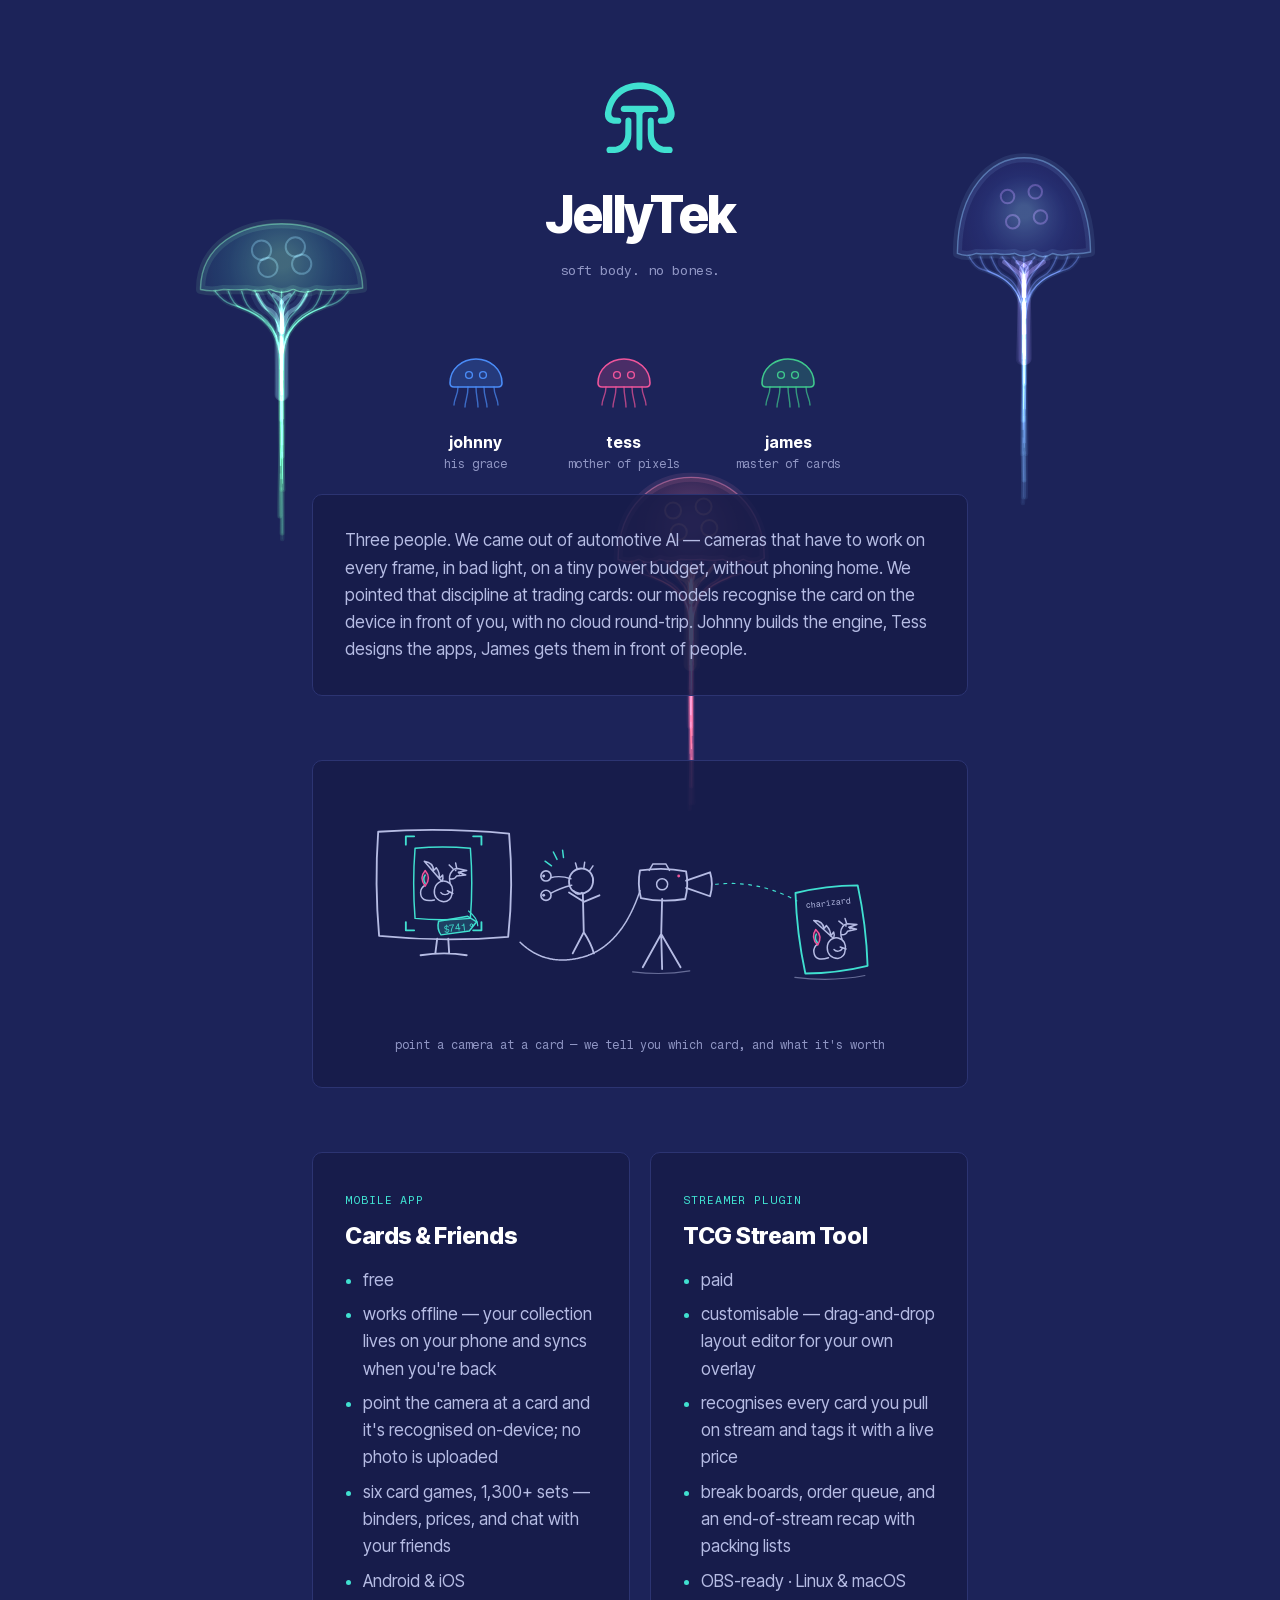
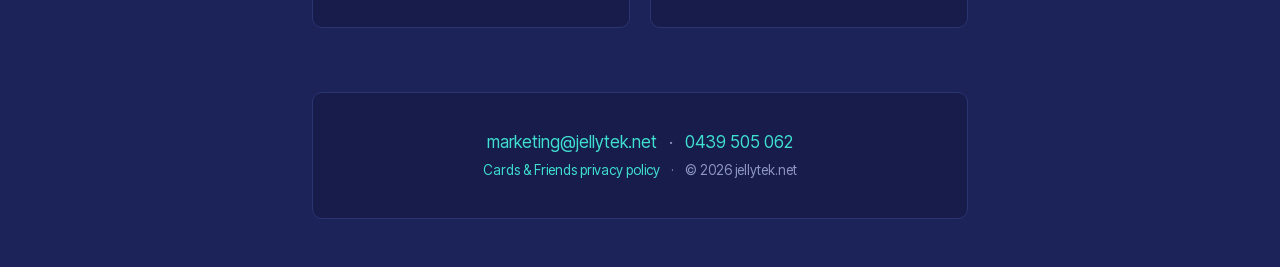
==== commit d969060a: "Crown the team and retune the tagline Titles: his grace (johnny), mother of pixels (tess), master of" ====
--- a/index.html
+++ b/index.html
@@ -49,7 +49,7 @@
           <circle cx="43" cy="30" r="3.4" fill="none" stroke="#4A8CF7" stroke-width="1.4"/>
         </svg>
         <h2 class="member__name">johnny</h2>
-        <p class="member__role">engine</p>
+        <p class="member__role">his grace</p>
       </article>
       <article class="member">
         <svg class="member__avatar" viewBox="0 0 72 72" role="img" aria-label="tess's jellyfish">
@@ -60,7 +60,7 @@
           <circle cx="43" cy="30" r="3.4" fill="none" stroke="#F0559B" stroke-width="1.4"/>
         </svg>
         <h2 class="member__name">tess</h2>
-        <p class="member__role">design</p>
+        <p class="member__role">mother of pixels</p>
       </article>
       <article class="member">
         <svg class="member__avatar" viewBox="0 0 72 72" role="img" aria-label="james's jellyfish">
@@ -71,7 +71,7 @@
           <circle cx="43" cy="30" r="3.4" fill="none" stroke="#3FC98D" stroke-width="1.4"/>
         </svg>
         <h2 class="member__name">james</h2>
-        <p class="member__role">business</p>
+        <p class="member__role">master of cards</p>
       </article>
     </div>
 
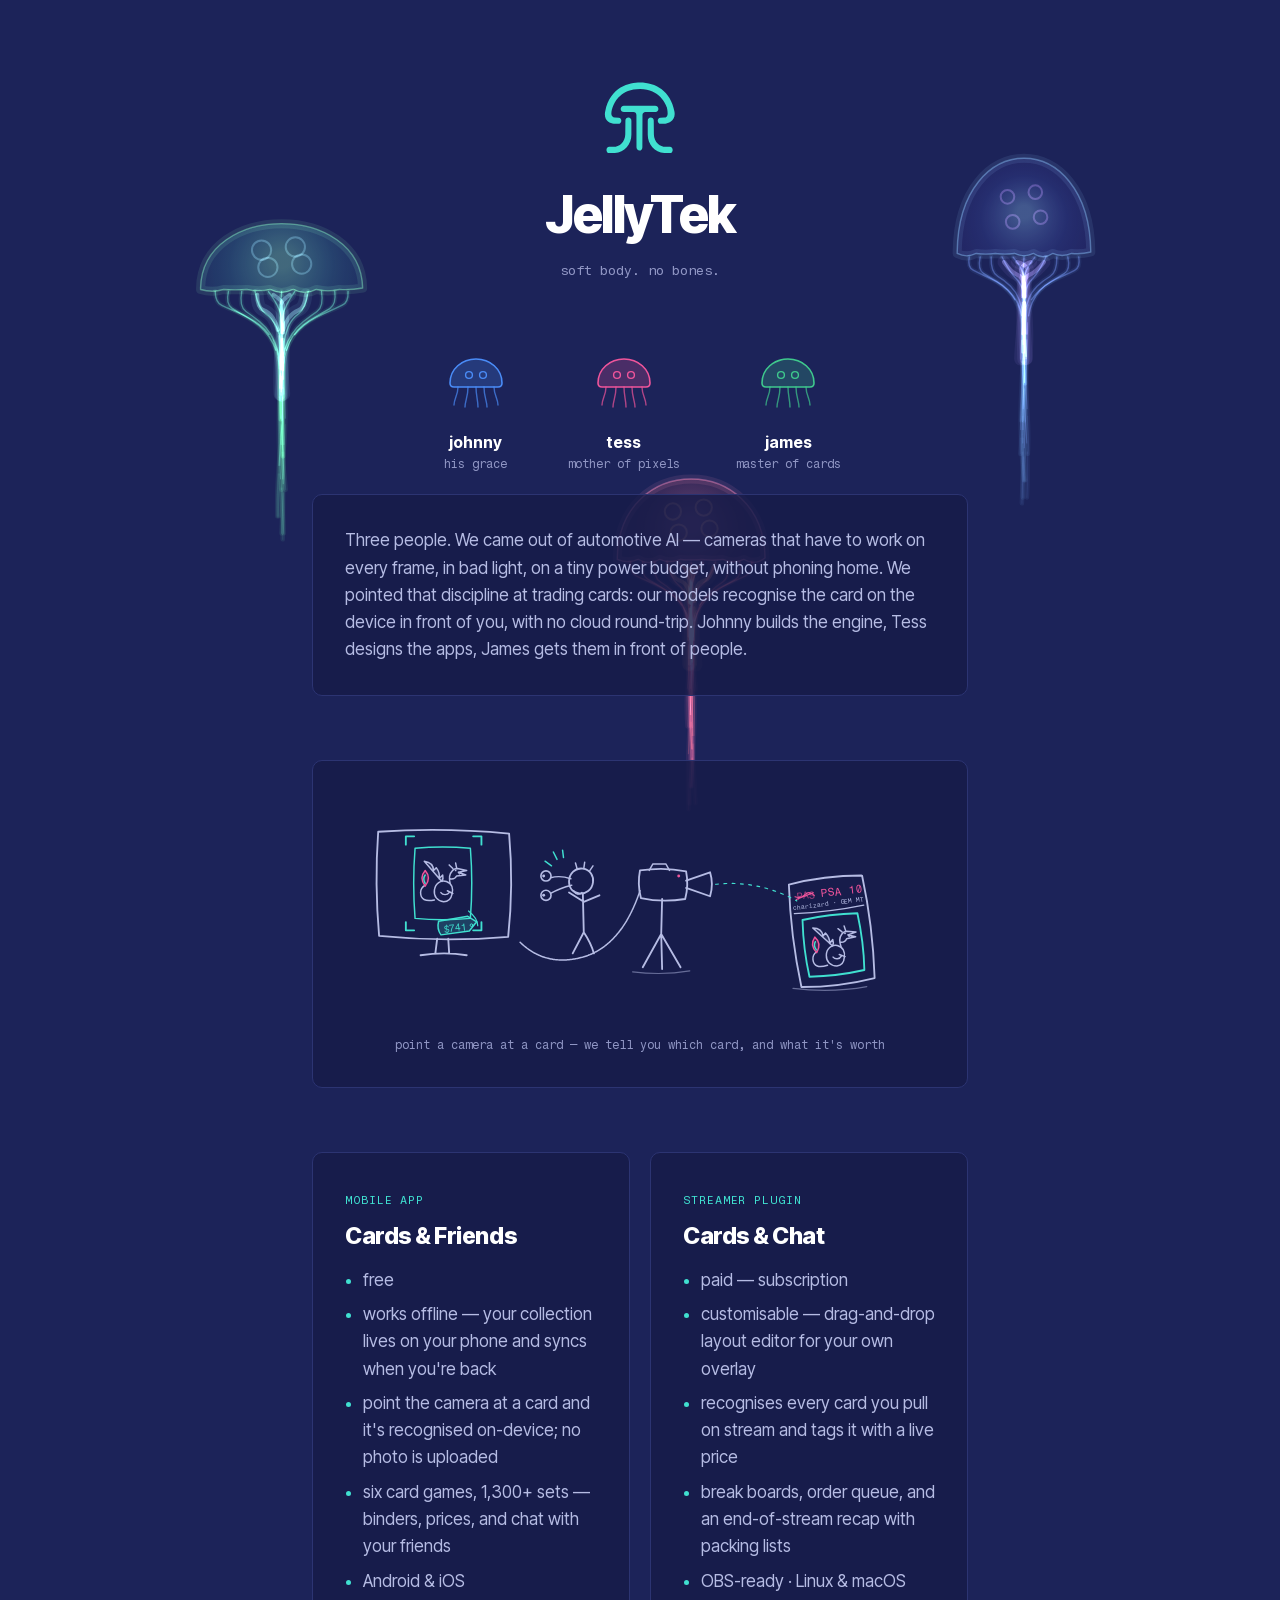
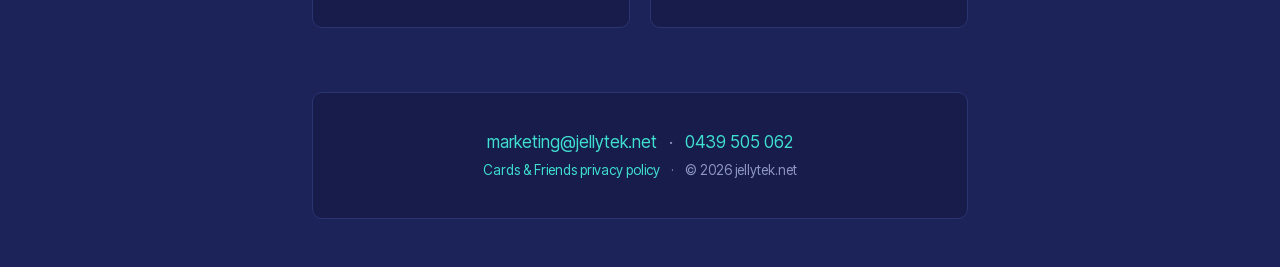
==== commit 7138d0b8: "Rename streamer plugin to Cards & Chat, slab the charizard The streamer product is Cards & Chat, pai" ====
--- a/index.html
+++ b/index.html
@@ -161,7 +161,6 @@
       <!-- ── the camera, plugged into the screen ─────────────────────── -->
       <path d="M320 84q26-4 50 1 3 15-1 30-25 4-48-1-4-15-1-30z" stroke="currentColor" stroke-width="2"/>
       <path d="M370 95l26-9q4 13 0 26l-26-9" stroke="currentColor" stroke-width="2"/>
-      <circle cx="344" cy="99" r="6" stroke="currentColor" stroke-width="1.6"/>
       <path d="M330 84l4-7h14l4 7" stroke="currentColor" stroke-width="1.6"/>
       <!-- recording light -->
       <circle cx="362" cy="90" r="1.6" fill="#F0559B" stroke="none"/>
@@ -170,16 +169,24 @@
       <!-- the cable back to the screen, slouching on the floor -->
       <path d="M320 106q-20 60-62 72-40 11-68-16" stroke="currentColor" stroke-width="1.6" stroke-dasharray="1 0"/>
 
-      <!-- ── right: the actual card it is looking at ─────────────────── -->
+      <!-- ── right: the actual card, slabbed and graded (badly) ──────── -->
       <g transform="rotate(-7 528 150)">
-        <path d="M494 104q34-4 68 0 4 44 0 88-34 4-68 0-4-44 0-88z" stroke="#40E0D0" stroke-width="2"/>
-        <text x="528" y="122" text-anchor="middle" fill="currentColor" font-family="Fragment Mono, monospace" font-size="9">charizard</text>
-        <use href="#zard" transform="translate(504 132)"/>
+        <!-- the slab case -->
+        <path d="M488 94q40-5 80 0 5 56 0 112-40 5-80 0-5-56 0-112z" stroke="currentColor" stroke-width="2"/>
+        <!-- grading label: first try scratched out -->
+        <text x="495" y="112" fill="#F0559B" fill-opacity="0.65" font-family="Fragment Mono, monospace" font-size="11">PAS</text>
+        <path d="M493 108q6 3 11-1t10 2M494 111l19-5" stroke="#F0559B" stroke-width="1.2"/>
+        <text x="521" y="112" fill="#F0559B" font-family="Fragment Mono, monospace" font-size="12">PSA 10</text>
+        <text x="528" y="122" text-anchor="middle" fill="currentColor" font-family="Fragment Mono, monospace" font-size="7">charizard · GEM MT</text>
+        <path d="M490 126q38 3 76 0" stroke="currentColor" stroke-width="1.3"/>
+        <!-- the card inside -->
+        <path d="M498 134q30-3 60 0 3 32 0 62-30 3-60 0-3-30 0-62z" stroke="#40E0D0" stroke-width="2"/>
+        <use href="#zard" transform="translate(502 140)"/>
       </g>
       <!-- the camera's gaze -->
       <path d="M402 99q46-5 88 18" stroke="#40E0D0" stroke-width="1.3" stroke-dasharray="3 6"/>
       <!-- ground scribbles -->
-      <path d="M312 194q32 4 62-1M488 200q40 5 76-2" stroke="currentColor" stroke-width="1.3" opacity="0.5"/>
+      <path d="M312 194q32 4 62-1M486 212q42 5 80-2" stroke="currentColor" stroke-width="1.3" opacity="0.5"/>
     </svg>
     <p class="scene__caption">point a camera at a card — we tell you which card, and what it's worth</p>
   </div>
@@ -201,9 +208,9 @@
 
     <article class="panel prod">
       <span class="prod__kind">streamer plugin</span>
-      <h2 class="prod__title">TCG Stream Tool</h2>
+      <h2 class="prod__title">Cards &amp; Chat</h2>
       <ul class="prod__points">
-        <li>paid</li>
+        <li>paid — subscription</li>
         <li>customisable — drag-and-drop layout editor for your own overlay</li>
         <li>recognises every card you pull on stream and tags it with a live price</li>
         <li>break boards, order queue, and an end-of-stream recap with packing lists</li>
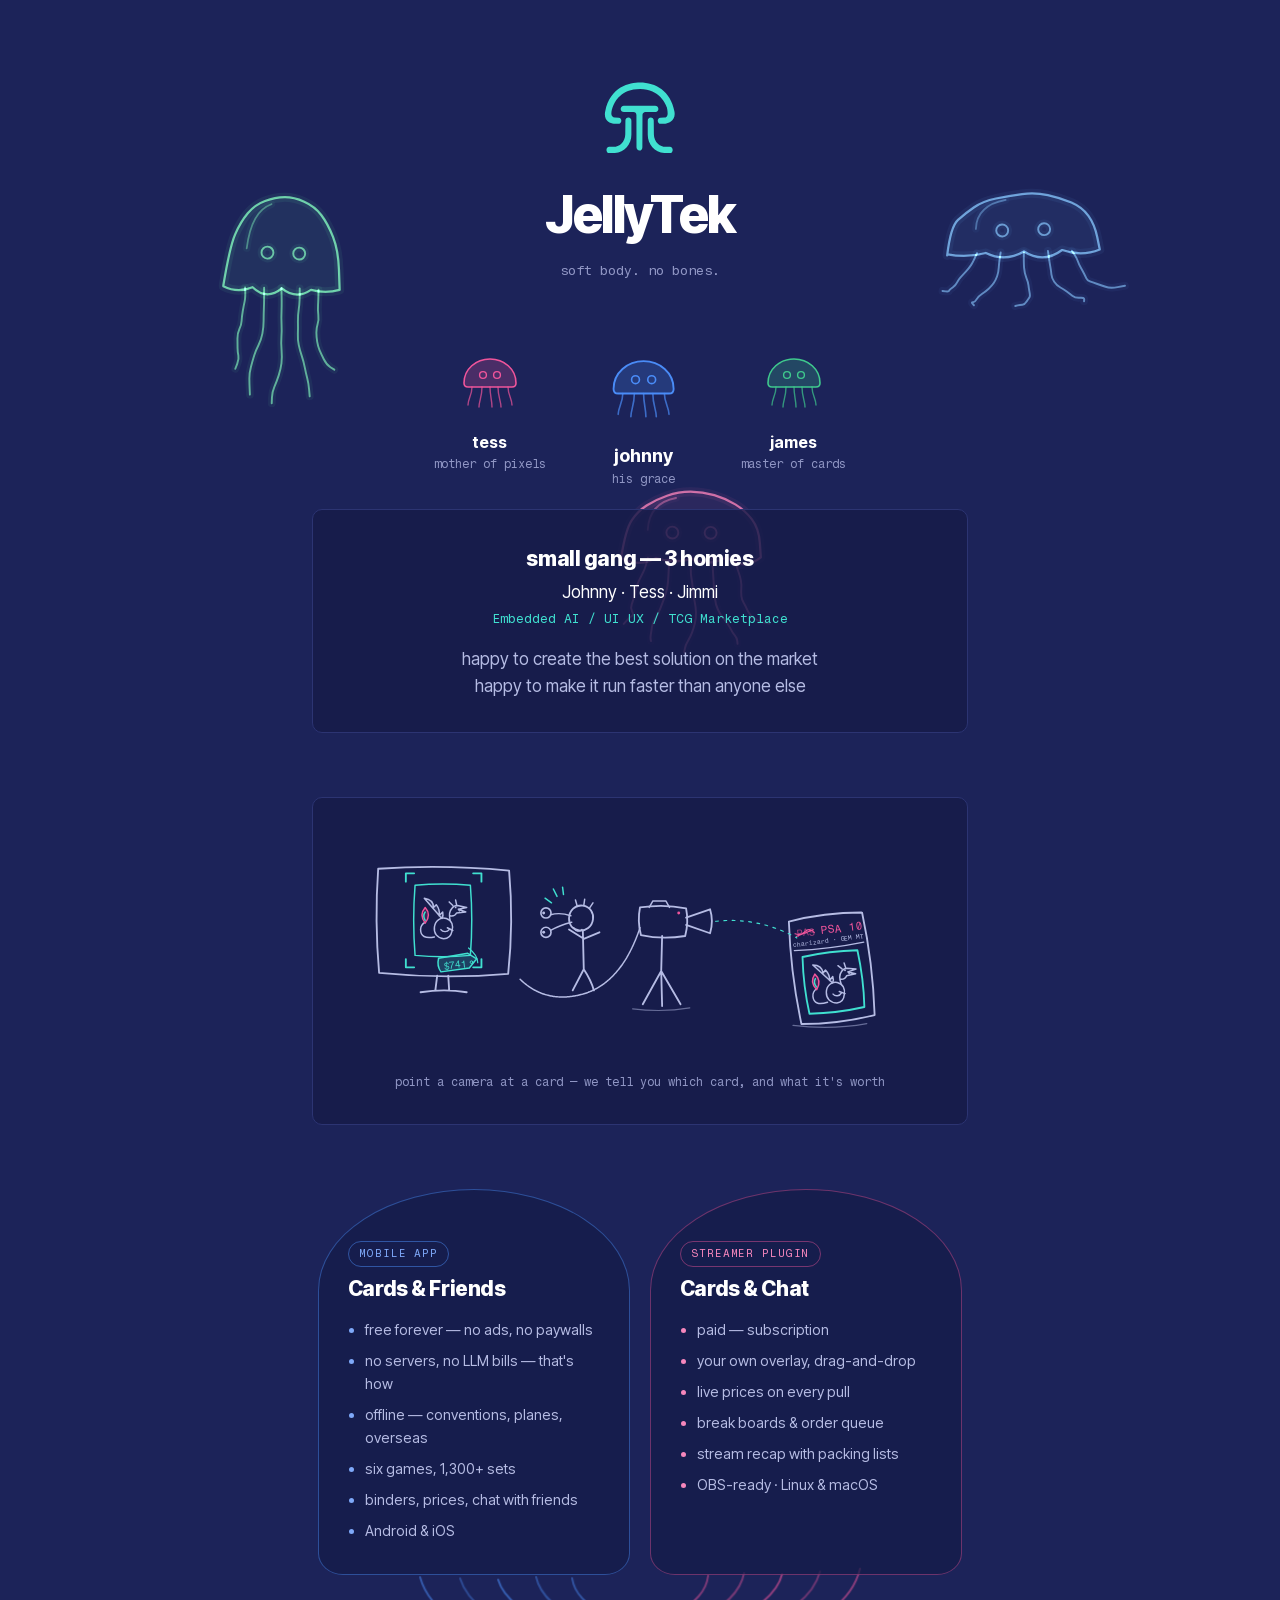
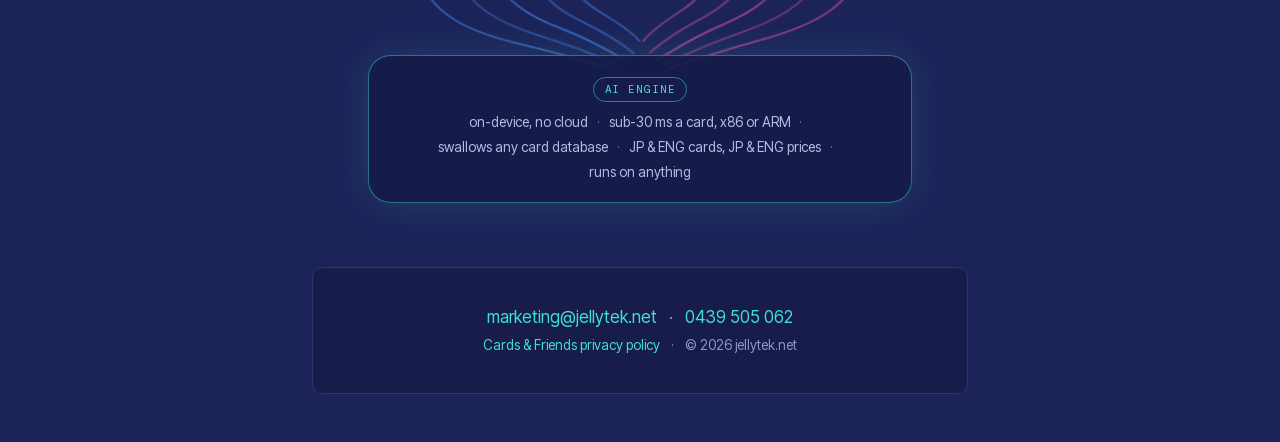
==== commit 69329098: "update website" ====
--- a/index.html
+++ b/index.html
@@ -41,6 +41,17 @@
   <section class="team" aria-label="Team">
     <div class="team__row">
       <article class="member">
+        <svg class="member__avatar" viewBox="0 0 72 72" role="img" aria-label="tess's jellyfish">
+          <path d="M10 38c0-14 12-24 26-24s26 10 26 24c0 3-2 4-4 4H14c-2 0-4-1-4-4Z" fill="#F0559B" fill-opacity="0.22" stroke="#F0559B" stroke-width="1.6"/>
+          <path d="M18 42c0 8-4 12-4 18M28 42c0 10-3 14-3 20M36 42c0 9 2 13 2 20M44 42c0 10 3 14 3 20M54 42c0 8 4 12 4 18"
+                fill="none" stroke="#F0559B" stroke-width="1.4" stroke-linecap="round" opacity="0.7"/>
+          <circle cx="29" cy="30" r="3.4" fill="none" stroke="#F0559B" stroke-width="1.4"/>
+          <circle cx="43" cy="30" r="3.4" fill="none" stroke="#F0559B" stroke-width="1.4"/>
+        </svg>
+        <h2 class="member__name">tess</h2>
+        <p class="member__role">mother of pixels</p>
+      </article>
+      <article class="member member--king">
         <svg class="member__avatar" viewBox="0 0 72 72" role="img" aria-label="johnny's jellyfish">
           <path d="M10 38c0-14 12-24 26-24s26 10 26 24c0 3-2 4-4 4H14c-2 0-4-1-4-4Z" fill="#4A8CF7" fill-opacity="0.22" stroke="#4A8CF7" stroke-width="1.6"/>
           <path d="M18 42c0 8-4 12-4 18M28 42c0 10-3 14-3 20M36 42c0 9 2 13 2 20M44 42c0 10 3 14 3 20M54 42c0 8 4 12 4 18"
@@ -50,17 +61,6 @@
         </svg>
         <h2 class="member__name">johnny</h2>
         <p class="member__role">his grace</p>
-      </article>
-      <article class="member">
-        <svg class="member__avatar" viewBox="0 0 72 72" role="img" aria-label="tess's jellyfish">
-          <path d="M10 38c0-14 12-24 26-24s26 10 26 24c0 3-2 4-4 4H14c-2 0-4-1-4-4Z" fill="#F0559B" fill-opacity="0.22" stroke="#F0559B" stroke-width="1.6"/>
-          <path d="M18 42c0 8-4 12-4 18M28 42c0 10-3 14-3 20M36 42c0 9 2 13 2 20M44 42c0 10 3 14 3 20M54 42c0 8 4 12 4 18"
-                fill="none" stroke="#F0559B" stroke-width="1.4" stroke-linecap="round" opacity="0.7"/>
-          <circle cx="29" cy="30" r="3.4" fill="none" stroke="#F0559B" stroke-width="1.4"/>
-          <circle cx="43" cy="30" r="3.4" fill="none" stroke="#F0559B" stroke-width="1.4"/>
-        </svg>
-        <h2 class="member__name">tess</h2>
-        <p class="member__role">mother of pixels</p>
       </article>
       <article class="member">
         <svg class="member__avatar" viewBox="0 0 72 72" role="img" aria-label="james's jellyfish">
@@ -76,13 +76,12 @@
     </div>
 
     <div class="panel team__background">
+      <p class="bg__lead">small gang — 3 homies</p>
+      <p class="bg__names">Johnny · Tess · Jimmi</p>
+      <p class="bg__skills">Embedded AI / UI UX / TCG Marketplace</p>
       <p>
-        Three people. We came out of automotive AI — cameras that have to work
-        on every frame, in bad light, on a tiny power budget, without phoning
-        home. We pointed that discipline at trading cards: our models recognise
-        the card on the device in front of you, with no cloud round-trip.
-        Johnny builds the engine, Tess designs the apps, James gets them in
-        front of people.
+        happy to create the best solution on the market<br>
+        happy to make it run faster than anyone else
       </p>
     </div>
   </section>
@@ -191,32 +190,67 @@
     <p class="scene__caption">point a camera at a card — we tell you which card, and what it's worth</p>
   </div>
 
-  <!-- ═══ The two products ══════════════════════════════════════════════ -->
-  <section class="prods" aria-label="Products">
-
-    <article class="panel prod">
-      <span class="prod__kind">mobile app</span>
-      <h2 class="prod__title">Cards &amp; Friends</h2>
-      <ul class="prod__points">
-        <li>free</li>
-        <li>works offline — your collection lives on your phone and syncs when you're back</li>
-        <li>point the camera at a card and it's recognised on-device; no photo is uploaded</li>
-        <li>six card games, 1,300+ sets — binders, prices, and chat with your friends</li>
-        <li>Android &amp; iOS</li>
+  <!-- ═══ The two products, one engine ══════════════════════════════════
+       Two jellyfish, one brain: each product is a jelly bell, and both
+       trail their tentacles down into the shared engine. -->
+  <section class="venn" aria-label="Products">
+
+    <div class="venn__pair">
+      <article class="venn__bell venn__bell--left">
+        <span class="prod__kind">mobile app</span>
+        <h2 class="prod__title">Cards &amp; Friends</h2>
+        <ul class="prod__points">
+          <li>free forever — no ads, no paywalls</li>
+          <li>no servers, no LLM bills — that's how</li>
+          <li>offline — conventions, planes, overseas</li>
+          <li>six games, 1,300+ sets</li>
+          <li>binders, prices, chat with friends</li>
+          <li>Android &amp; iOS</li>
+        </ul>
+      </article>
+
+      <article class="venn__bell venn__bell--right">
+        <span class="prod__kind">streamer plugin</span>
+        <h2 class="prod__title">Cards &amp; Chat</h2>
+        <ul class="prod__points">
+          <li>paid — subscription</li>
+          <li>your own overlay, drag-and-drop</li>
+          <li>live prices on every pull</li>
+          <li>break boards &amp; order queue</li>
+          <li>stream recap with packing lists</li>
+          <li>OBS-ready · Linux &amp; macOS</li>
+        </ul>
+      </article>
+    </div>
+
+    <!-- both jellies trail down into the engine -->
+    <svg class="venn__tendrils" viewBox="0 0 640 104" fill="none" aria-hidden="true">
+      <g stroke="#4A8CF7" stroke-width="2" stroke-linecap="round">
+        <path d="M100 4C110 42 150 60 196 72S268 92 292 100" opacity="0.5"/>
+        <path d="M140 6C148 34 180 52 216 64S276 86 298 96" opacity="0.36"/>
+        <path d="M178 8C184 30 210 46 240 58S288 82 306 92" opacity="0.55"/>
+        <path d="M216 6C220 26 238 40 262 52S300 74 312 84" opacity="0.4"/>
+        <path d="M252 8C254 24 266 34 282 44S310 62 318 72" opacity="0.45"/>
+      </g>
+      <g stroke="#F0559B" stroke-width="2" stroke-linecap="round">
+        <path d="M540 4C530 42 490 60 444 72S372 92 348 100" opacity="0.5"/>
+        <path d="M500 6C492 34 460 52 424 64S364 86 342 96" opacity="0.36"/>
+        <path d="M462 8C456 30 430 46 400 58S352 82 334 92" opacity="0.55"/>
+        <path d="M424 6C420 26 402 40 378 52S340 74 328 84" opacity="0.4"/>
+        <path d="M388 8C386 24 374 34 358 44S330 62 322 72" opacity="0.45"/>
+      </g>
+    </svg>
+
+    <div class="venn__core">
+      <span class="prod__kind">ai engine</span>
+      <ul>
+        <li>on-device, no cloud</li>
+        <li>sub-30 ms a card, x86 or ARM</li>
+        <li>swallows any card database</li>
+        <li>JP &amp; ENG cards, JP &amp; ENG prices</li>
+        <li>runs on anything</li>
       </ul>
-    </article>
-
-    <article class="panel prod">
-      <span class="prod__kind">streamer plugin</span>
-      <h2 class="prod__title">Cards &amp; Chat</h2>
-      <ul class="prod__points">
-        <li>paid — subscription</li>
-        <li>customisable — drag-and-drop layout editor for your own overlay</li>
-        <li>recognises every card you pull on stream and tags it with a live price</li>
-        <li>break boards, order queue, and an end-of-stream recap with packing lists</li>
-        <li>OBS-ready · Linux &amp; macOS</li>
-      </ul>
-    </article>
+    </div>
 
   </section>
 
--- a/css/style.css
+++ b/css/style.css
@@ -137,6 +137,10 @@
 
 .member__avatar { width: clamp(3.5rem, 10vw, 4.5rem); }
 
+/* the king stands in the middle, a crown's height above the court */
+.member--king .member__avatar { width: clamp(4rem, 11.5vw, 5.2rem); }
+.member--king .member__name { font-size: 1.15rem; }
+
 .member__name {
   margin: 0.25rem 0 0;
   font-size: 1rem;
@@ -150,7 +154,24 @@
   color: var(--text-tertiary);
 }
 
+.team__background { text-align: center; }
 .team__background p { margin: 0; color: var(--text-secondary); }
+.team__background p + p { margin-top: 0.6rem; }
+
+.bg__lead {
+  font-size: 1.3rem;
+  font-weight: 800;
+  letter-spacing: -0.02em;
+}
+.team__background .bg__lead { color: var(--text); }
+.team__background .bg__names { margin-top: 0.2rem; color: var(--text); }
+.team__background .bg__skills {
+  margin-top: 0.2rem;
+  font-family: var(--font-mono);
+  font-size: 0.8rem;
+  color: var(--accent);
+}
+.team__background .bg__skills + p { margin-top: 1rem; }
 
 /* ── Scene ──────────────────────────────────────────────────────────────── */
 .scene { text-align: center; color: var(--text-secondary); }
@@ -164,21 +185,125 @@
   color: var(--text-tertiary);
 }
 
-/* ── Products ───────────────────────────────────────────────────────────── */
-.prods {
-  display: grid;
-  grid-template-columns: 1fr 1fr;
+/* ── Products: two jellyfish, one brain ─────────────────────────────────
+   Each product is a jelly bell — dome on top, body squared enough to
+   hold its text — and both trail tentacles down into the shared engine. */
+.venn {
+  display: flex;
+  flex-direction: column;
+  align-items: center;
+}
+
+.venn__pair {
+  display: flex;
+  justify-content: center;
+  align-items: stretch;
   gap: 1.25rem;
-}
-@media (max-width: 40rem) {
-  .prods { grid-template-columns: 1fr; }
-}
-
-.prod:hover { border-color: var(--border-strong); }
+  width: 100%;
+}
+
+.venn__bell {
+  position: relative;
+  z-index: 1;
+  flex: 1 1 0;
+  min-width: 0;
+  max-width: 19.5rem;
+  padding: 3rem 1.8rem 2rem;
+  background: rgba(22, 28, 73, 0.72);
+  border: 1px solid var(--border-strong);
+  border-radius: 10rem 10rem 1.6rem 1.6rem / 6.5rem 6.5rem 1.4rem 1.4rem;
+  transition: border-color 0.25s ease;
+}
+
+/* each jelly keeps its owner's colour; the engine keeps the site's teal */
+.venn__bell--left { border-color: rgba(74, 140, 247, 0.45); }
+.venn__bell--left:hover { border-color: rgba(74, 140, 247, 0.9); }
+.venn__bell--left .prod__kind { color: #7FA9F9; border-color: rgba(74, 140, 247, 0.5); }
+.venn__bell--left .prod__points li::marker { color: #7FA9F9; }
+
+.venn__bell--right { border-color: rgba(240, 85, 155, 0.4); }
+.venn__bell--right:hover { border-color: rgba(240, 85, 155, 0.85); }
+.venn__bell--right .prod__kind { color: #F687BD; border-color: rgba(240, 85, 155, 0.45); }
+.venn__bell--right .prod__points li::marker { color: #F687BD; }
+
+.venn__bell .prod__points { font-size: 0.9rem; gap: 0.5rem; }
+.venn__bell .prod__title  { font-size: 1.3rem; }
+
+.venn__tendrils {
+  display: block;
+  width: 100%;
+  max-width: 40rem;
+  height: auto;
+  margin-top: -0.4rem;
+  pointer-events: none;
+  transform-origin: 50% 0;
+  animation: tendril-sway 8s ease-in-out infinite alternate;
+}
+
+@keyframes tendril-sway {
+  from { transform: rotate(-1.1deg); }
+  to   { transform: rotate(1.1deg); }
+}
+
+.venn__core {
+  position: relative;
+  z-index: 1;
+  margin-top: -1.1rem;
+  max-width: 34rem;
+  padding: 1.1rem 1.6rem 1.2rem;
+  text-align: center;
+  background: rgba(22, 28, 73, 0.9);
+  border: 1px solid rgba(64, 224, 208, 0.45);
+  border-radius: 1.4rem;
+  box-shadow: 0 0 2.6rem rgba(64, 224, 208, 0.14);
+  transition: border-color 0.25s ease;
+}
+.venn__core:hover { border-color: rgba(64, 224, 208, 0.85); }
+
+.venn__core ul {
+  list-style: none;
+  margin: 0.6rem 0 0;
+  padding: 0;
+  display: flex;
+  flex-wrap: wrap;
+  justify-content: center;
+  row-gap: 0.3rem;
+  font-size: 0.85rem;
+  line-height: 1.5;
+  color: var(--text-secondary);
+}
+
+.venn__core li { white-space: nowrap; }
+.venn__core li:not(:last-child)::after {
+  content: "·";
+  margin: 0 0.55rem;
+  color: var(--accent);
+  opacity: 0.7;
+}
+
+/* narrow water: the jellies stack, tentacles tuck away */
+@media (max-width: 46rem) {
+  .venn__pair { flex-direction: column; align-items: stretch; }
+  .venn__bell {
+    max-width: none;
+    padding: 2.4rem clamp(1.25rem, 4vw, 2rem) 1.6rem;
+    border-radius: 50% 50% 1.2rem 1.2rem / 3.2rem 3.2rem 1.2rem 1.2rem;
+  }
+  .venn__tendrils { display: none; }
+  .venn__core { margin-top: 1.25rem; }
+}
+
+@media (prefers-reduced-motion: reduce) {
+  .venn__tendrils { animation: none; }
+}
 
 .prod__kind {
-  font-family: var(--font-mono);
-  font-size: 0.72rem;
+  display: inline-block;
+  padding: 0.18rem 0.65rem 0.22rem;
+  border: 1px solid rgba(64, 224, 208, 0.5);
+  border-radius: 999px;
+  font-family: var(--font-mono);
+  font-size: 0.68rem;
   letter-spacing: 0.08em;
   text-transform: uppercase;
   color: var(--accent);
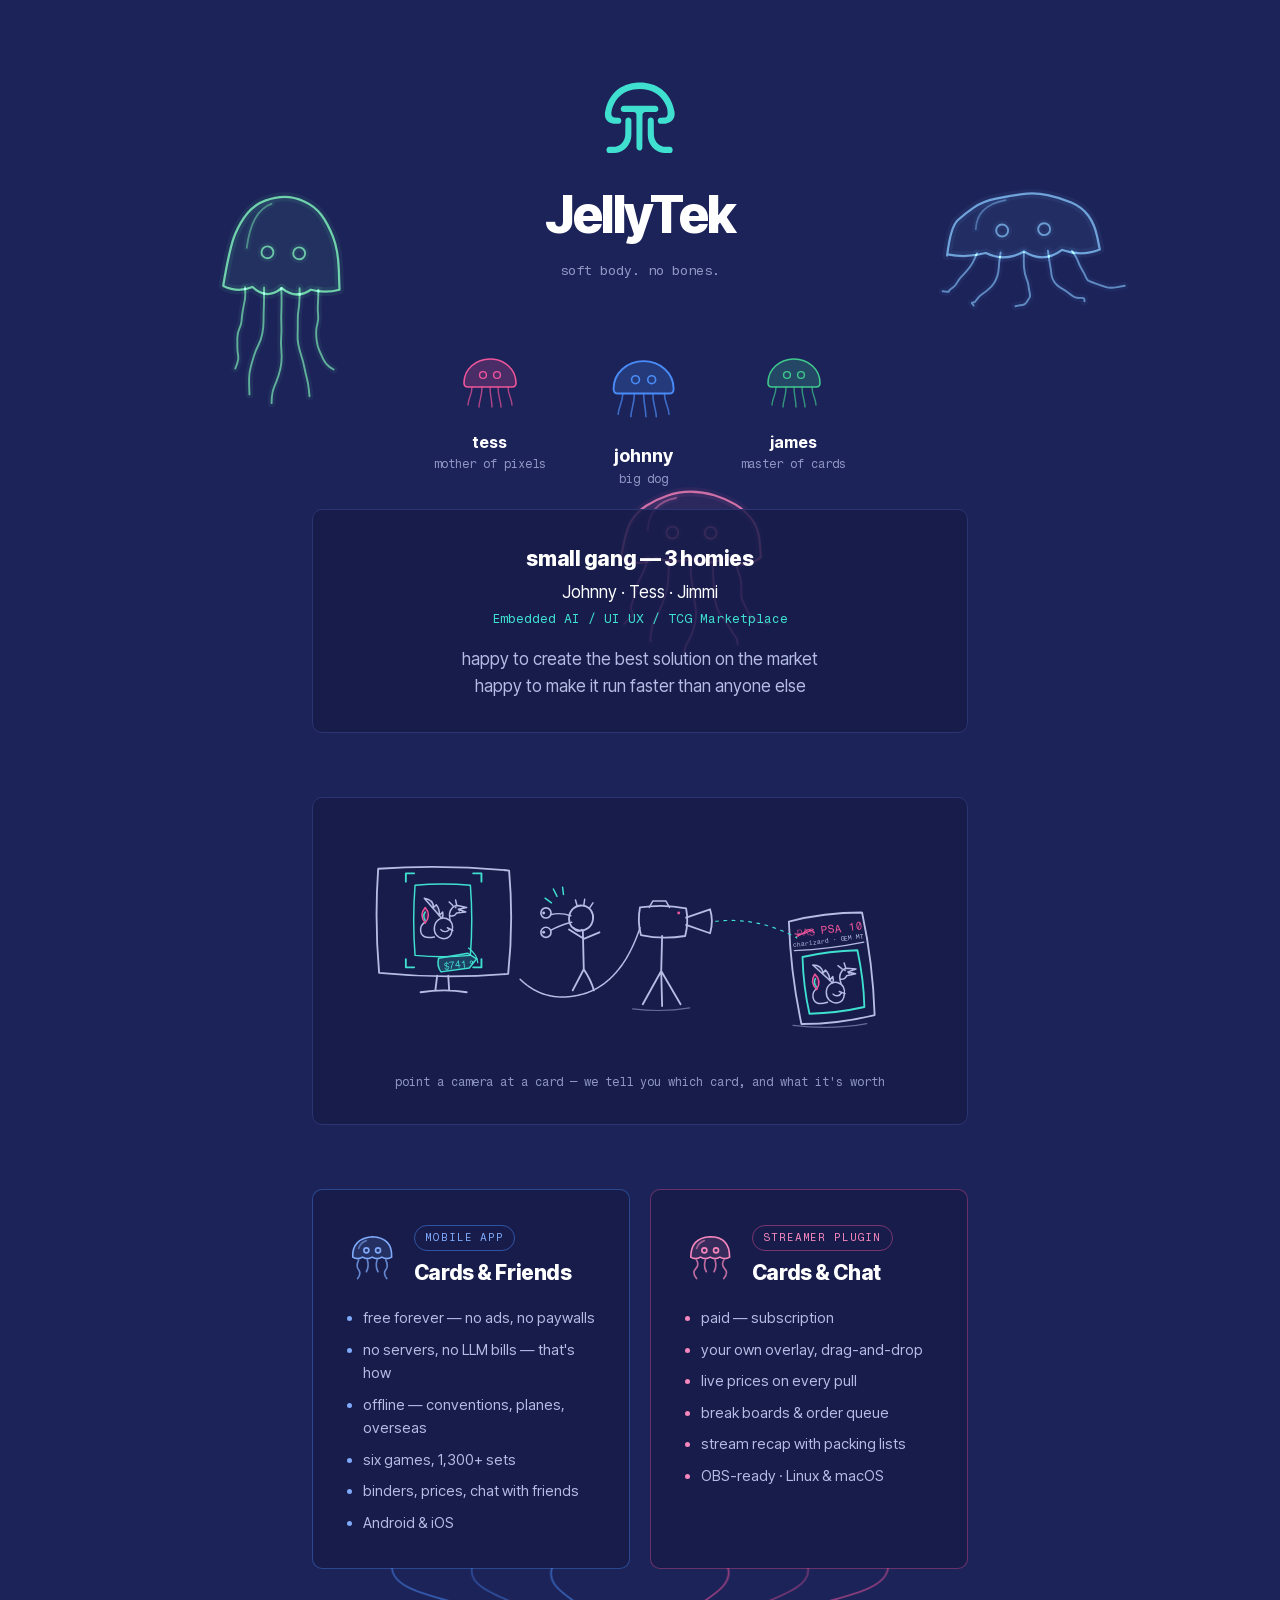
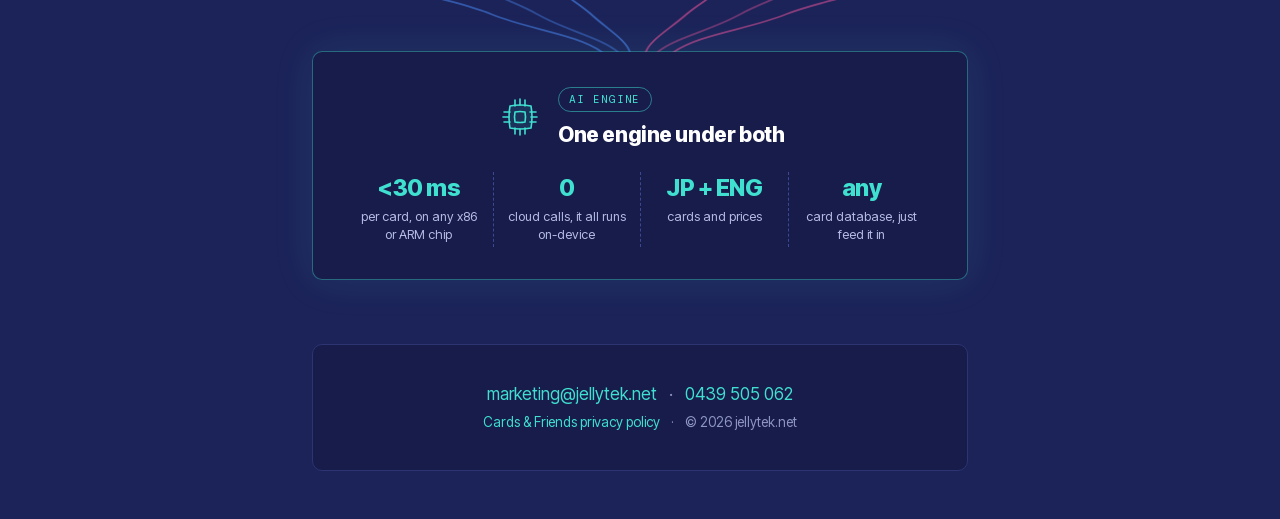
==== commit 1ca88f56: "update gguio" ====
--- a/index.html
+++ b/index.html
@@ -6,9 +6,9 @@
   <meta http-equiv="Content-Security-Policy"
         content="default-src 'self'; img-src 'self' data:; style-src 'self'; font-src 'self'; script-src 'self'; base-uri 'none'; form-action 'none'" />
   <meta name="theme-color" content="#1C2359" />
-  <meta name="description" content="JellyTek makes Cards &amp; Friends, a free card-scanning app, and the TCG Stream Tool for card streamers. On-device recognition — no cloud round-trip." />
+  <meta name="description" content="JellyTek makes Cards &amp; Friends, a free card-scanning app, and Cards &amp; Chat for card streamers. On-device recognition — no cloud round-trip." />
   <meta property="og:title" content="JellyTek — soft body. no bones." />
-  <meta property="og:description" content="JellyTek makes Cards &amp; Friends, a free card-scanning app, and the TCG Stream Tool for card streamers." />
+  <meta property="og:description" content="JellyTek makes Cards &amp; Friends, a free card-scanning app, and Cards &amp; Chat for card streamers." />
   <meta property="og:type" content="website" />
   <link rel="icon" href="data:image/svg+xml,<svg xmlns='http://www.w3.org/2000/svg' viewBox='0 0 100 100'><text y='.9em' font-size='90'>🪼</text></svg>" />
   <title>JellyTek — soft body. no bones.</title>
@@ -60,7 +60,7 @@
           <circle cx="43" cy="30" r="3.4" fill="none" stroke="#4A8CF7" stroke-width="1.4"/>
         </svg>
         <h2 class="member__name">johnny</h2>
-        <p class="member__role">his grace</p>
+        <p class="member__role">big dog</p>
       </article>
       <article class="member">
         <svg class="member__avatar" viewBox="0 0 72 72" role="img" aria-label="james's jellyfish">
@@ -191,14 +191,24 @@
   </div>
 
   <!-- ═══ The two products, one engine ══════════════════════════════════
-       Two jellyfish, one brain: each product is a jelly bell, and both
-       trail their tentacles down into the shared engine. -->
-  <section class="venn" aria-label="Products">
-
-    <div class="venn__pair">
-      <article class="venn__bell venn__bell--left">
-        <span class="prod__kind">mobile app</span>
-        <h2 class="prod__title">Cards &amp; Friends</h2>
+       Two jellies on top, and both trail their tentacles down into the
+       engine they share. -->
+  <section class="products" aria-label="Products">
+
+    <div class="products__pair">
+      <article class="panel prod prod--friends">
+        <div class="prod__head">
+          <svg class="prod__icon" viewBox="0 0 56 56" fill="none" stroke="currentColor" stroke-width="1.7" stroke-linecap="round" stroke-linejoin="round" aria-hidden="true">
+            <path d="M8 30q-1-19 20-21 21 1 20 21-5 3-10 0-5 3-10 0-5 3-10 0-5 3-10 0z" fill="currentColor" fill-opacity="0.14"/>
+            <path d="M14 21q2-6 8-8" opacity="0.55"/>
+            <circle cx="22" cy="23" r="2.6"/><circle cx="34" cy="23" r="2.6"/>
+            <path d="M14 33q-3 6 0 10t-1 9M23 33q2 7-1 12M33 33q-2 7 1 12M42 33q3 6 0 10t1 9" opacity="0.75"/>
+          </svg>
+          <div>
+            <span class="prod__kind">mobile app</span>
+            <h2 class="prod__title">Cards &amp; Friends</h2>
+          </div>
+        </div>
         <ul class="prod__points">
           <li>free forever — no ads, no paywalls</li>
           <li>no servers, no LLM bills — that's how</li>
@@ -209,9 +219,19 @@
         </ul>
       </article>
 
-      <article class="venn__bell venn__bell--right">
-        <span class="prod__kind">streamer plugin</span>
-        <h2 class="prod__title">Cards &amp; Chat</h2>
+      <article class="panel prod prod--chat">
+        <div class="prod__head">
+          <svg class="prod__icon" viewBox="0 0 56 56" fill="none" stroke="currentColor" stroke-width="1.7" stroke-linecap="round" stroke-linejoin="round" aria-hidden="true">
+            <path d="M8 30q0-20 20-21 20 0 20 21-5 3-10 0-5 3-10 0-5 3-10 0-5 3-10 0z" fill="currentColor" fill-opacity="0.14"/>
+            <path d="M14 21q2-6 8-8" opacity="0.55"/>
+            <circle cx="22" cy="23" r="2.6"/><circle cx="34" cy="23" r="2.6"/>
+            <path d="M14 33q3 5-1 9t1 10M23 33q-2 7 1 12M33 33q2 7-1 12M42 33q-3 5 1 9t-1 10" opacity="0.75"/>
+          </svg>
+          <div>
+            <span class="prod__kind">streamer plugin</span>
+            <h2 class="prod__title">Cards &amp; Chat</h2>
+          </div>
+        </div>
         <ul class="prod__points">
           <li>paid — subscription</li>
           <li>your own overlay, drag-and-drop</li>
@@ -224,33 +244,38 @@
     </div>
 
     <!-- both jellies trail down into the engine -->
-    <svg class="venn__tendrils" viewBox="0 0 640 104" fill="none" aria-hidden="true">
-      <g stroke="#4A8CF7" stroke-width="2" stroke-linecap="round">
-        <path d="M100 4C110 42 150 60 196 72S268 92 292 100" opacity="0.5"/>
-        <path d="M140 6C148 34 180 52 216 64S276 86 298 96" opacity="0.36"/>
-        <path d="M178 8C184 30 210 46 240 58S288 82 306 92" opacity="0.55"/>
-        <path d="M216 6C220 26 238 40 262 52S300 74 312 84" opacity="0.4"/>
-        <path d="M252 8C254 24 266 34 282 44S310 62 318 72" opacity="0.45"/>
-      </g>
-      <g stroke="#F0559B" stroke-width="2" stroke-linecap="round">
-        <path d="M540 4C530 42 490 60 444 72S372 92 348 100" opacity="0.5"/>
-        <path d="M500 6C492 34 460 52 424 64S364 86 342 96" opacity="0.36"/>
-        <path d="M462 8C456 30 430 46 400 58S352 82 334 92" opacity="0.55"/>
-        <path d="M424 6C420 26 402 40 378 52S340 74 328 84" opacity="0.4"/>
-        <path d="M388 8C386 24 374 34 358 44S330 62 322 72" opacity="0.45"/>
+    <svg class="products__tendrils" viewBox="0 0 656 84" fill="none" stroke-width="1.8" stroke-linecap="round" aria-hidden="true">
+      <g stroke="#4A8CF7">
+        <path d="M80 0C82 26 140 30 180 46S266 66 292 84" opacity="0.5"/>
+        <path d="M160 0C156 22 198 30 226 46S292 70 308 84" opacity="0.38"/>
+        <path d="M240 0C234 20 262 30 280 46S316 72 320 84" opacity="0.55"/>
+      </g>
+      <g stroke="#F0559B">
+        <path d="M576 0C574 26 516 30 476 46S390 66 364 84" opacity="0.5"/>
+        <path d="M496 0C500 22 458 30 430 46S364 70 348 84" opacity="0.38"/>
+        <path d="M416 0C422 20 394 30 376 46S340 72 336 84" opacity="0.55"/>
       </g>
     </svg>
 
-    <div class="venn__core">
-      <span class="prod__kind">ai engine</span>
-      <ul>
-        <li>on-device, no cloud</li>
-        <li>sub-30 ms a card, x86 or ARM</li>
-        <li>swallows any card database</li>
-        <li>JP &amp; ENG cards, JP &amp; ENG prices</li>
-        <li>runs on anything</li>
-      </ul>
-    </div>
+    <article class="panel engine">
+      <div class="engine__head">
+        <svg class="engine__icon" viewBox="0 0 48 48" fill="none" stroke="currentColor" stroke-width="1.6" stroke-linecap="round" stroke-linejoin="round" aria-hidden="true">
+          <path d="M14 13q10-2 21 0 2 11 0 22-11 2-21 0-2-11 0-22z" fill="currentColor" fill-opacity="0.12"/>
+          <path d="M19 19q5-1 10 0 1 5 0 10-5 1-10 0-1-5 0-10z"/>
+          <path d="M19 13V7M24 12V6M29 13V7M19 35v6M24 36v6M29 35v6M14 19H8M13 24H7M14 29H8M34 19h6M35 24h6M34 29h6"/>
+        </svg>
+        <div>
+          <span class="prod__kind">ai engine</span>
+          <h2 class="prod__title">One engine under both</h2>
+        </div>
+      </div>
+      <dl class="engine__stats">
+        <div><dt>&lt;30 ms</dt><dd>per card, on any x86 or ARM chip</dd></div>
+        <div><dt>0</dt><dd>cloud calls, it all runs on-device</dd></div>
+        <div><dt>JP + ENG</dt><dd>cards and prices</dd></div>
+        <div><dt>any</dt><dd>card database, just feed it in</dd></div>
+      </dl>
+    </article>
 
   </section>
 
--- a/css/style.css
+++ b/css/style.css
@@ -185,116 +185,117 @@
   color: var(--text-tertiary);
 }
 
-/* ── Products: two jellyfish, one brain ─────────────────────────────────
-   Each product is a jelly bell — dome on top, body squared enough to
-   hold its text — and both trail tentacles down into the shared engine. */
-.venn {
+/* ── Products: two jellies, one engine ──────────────────────────────────
+   Two equal cards up top, each headed by its own doodled jelly; inked
+   tentacles wind down from both into the engine card they share. */
+.products { display: flex; flex-direction: column; }
+
+.products__pair {
+  display: grid;
+  grid-template-columns: 1fr 1fr;
+  gap: 1.25rem;
+}
+
+.prod {
+  min-width: 0;
+  transition: border-color 0.25s ease;
+}
+
+.prod__head {
   display: flex;
-  flex-direction: column;
   align-items: center;
-}
-
-.venn__pair {
-  display: flex;
-  justify-content: center;
-  align-items: stretch;
-  gap: 1.25rem;
-  width: 100%;
-}
-
-.venn__bell {
-  position: relative;
-  z-index: 1;
-  flex: 1 1 0;
-  min-width: 0;
-  max-width: 19.5rem;
-  padding: 3rem 1.8rem 2rem;
-  background: rgba(22, 28, 73, 0.72);
-  border: 1px solid var(--border-strong);
-  border-radius: 10rem 10rem 1.6rem 1.6rem / 6.5rem 6.5rem 1.4rem 1.4rem;
-  transition: border-color 0.25s ease;
-}
-
-/* each jelly keeps its owner's colour; the engine keeps the site's teal */
-.venn__bell--left { border-color: rgba(74, 140, 247, 0.45); }
-.venn__bell--left:hover { border-color: rgba(74, 140, 247, 0.9); }
-.venn__bell--left .prod__kind { color: #7FA9F9; border-color: rgba(74, 140, 247, 0.5); }
-.venn__bell--left .prod__points li::marker { color: #7FA9F9; }
-
-.venn__bell--right { border-color: rgba(240, 85, 155, 0.4); }
-.venn__bell--right:hover { border-color: rgba(240, 85, 155, 0.85); }
-.venn__bell--right .prod__kind { color: #F687BD; border-color: rgba(240, 85, 155, 0.45); }
-.venn__bell--right .prod__points li::marker { color: #F687BD; }
-
-.venn__bell .prod__points { font-size: 0.9rem; gap: 0.5rem; }
-.venn__bell .prod__title  { font-size: 1.3rem; }
-
-.venn__tendrils {
+  gap: 0.9rem;
+  margin-bottom: 1.1rem;
+}
+.prod__head .prod__title { margin: 0.35rem 0 0; }
+
+.prod__icon { width: 3.4rem; flex-shrink: 0; }
+
+/* each product keeps its jelly's colour; the engine keeps the site's teal */
+.prod--friends { border-color: rgba(74, 140, 247, 0.4); }
+.prod--friends:hover { border-color: rgba(74, 140, 247, 0.85); }
+.prod--friends .prod__icon,
+.prod--friends .prod__kind,
+.prod--friends .prod__points li::marker { color: #7FA9F9; }
+.prod--friends .prod__kind { border-color: rgba(74, 140, 247, 0.5); }
+
+.prod--chat { border-color: rgba(240, 85, 155, 0.38); }
+.prod--chat:hover { border-color: rgba(240, 85, 155, 0.8); }
+.prod--chat .prod__icon,
+.prod--chat .prod__kind,
+.prod--chat .prod__points li::marker { color: #F687BD; }
+.prod--chat .prod__kind { border-color: rgba(240, 85, 155, 0.45); }
+
+.prod .prod__points { font-size: 0.92rem; gap: 0.5rem; }
+.prod .prod__title  { font-size: 1.3rem; }
+
+.products__tendrils {
   display: block;
   width: 100%;
-  max-width: 40rem;
   height: auto;
-  margin-top: -0.4rem;
+  margin: -1px 0;
   pointer-events: none;
   transform-origin: 50% 0;
   animation: tendril-sway 8s ease-in-out infinite alternate;
 }
 
 @keyframes tendril-sway {
-  from { transform: rotate(-1.1deg); }
-  to   { transform: rotate(1.1deg); }
-}
-
-.venn__core {
-  position: relative;
-  z-index: 1;
-  margin-top: -1.1rem;
-  max-width: 34rem;
-  padding: 1.1rem 1.6rem 1.2rem;
-  text-align: center;
-  background: rgba(22, 28, 73, 0.9);
-  border: 1px solid rgba(64, 224, 208, 0.45);
-  border-radius: 1.4rem;
-  box-shadow: 0 0 2.6rem rgba(64, 224, 208, 0.14);
+  from { transform: skewX(-1.5deg); }
+  to   { transform: skewX(1.5deg); }
+}
+
+.engine {
+  border-color: rgba(64, 224, 208, 0.4);
+  box-shadow: 0 0 2.6rem rgba(64, 224, 208, 0.1);
   transition: border-color 0.25s ease;
 }
-.venn__core:hover { border-color: rgba(64, 224, 208, 0.85); }
-
-.venn__core ul {
-  list-style: none;
-  margin: 0.6rem 0 0;
-  padding: 0;
+.engine:hover { border-color: rgba(64, 224, 208, 0.8); }
+
+.engine__head {
   display: flex;
-  flex-wrap: wrap;
+  align-items: center;
   justify-content: center;
-  row-gap: 0.3rem;
-  font-size: 0.85rem;
-  line-height: 1.5;
+  gap: 0.9rem;
+  margin-bottom: 1.3rem;
+}
+.engine__head .prod__title { margin: 0.35rem 0 0; font-size: 1.3rem; }
+.engine__icon { width: 3rem; flex-shrink: 0; color: var(--accent); }
+
+.engine__stats {
+  display: grid;
+  grid-template-columns: repeat(4, 1fr);
+  margin: 0;
+  text-align: center;
+}
+.engine__stats > div { min-width: 0; padding: 0.2rem 0.8rem; }
+.engine__stats > div + div { border-left: 1px dashed var(--border-strong); }
+
+.engine__stats dt {
+  font-size: 1.45rem;
+  font-weight: 800;
+  letter-spacing: -0.02em;
+  line-height: 1.2;
+  color: var(--accent);
+  white-space: nowrap;
+}
+.engine__stats dd {
+  margin: 0.3rem 0 0;
+  font-size: 0.8rem;
+  line-height: 1.4;
   color: var(--text-secondary);
 }
 
-.venn__core li { white-space: nowrap; }
-.venn__core li:not(:last-child)::after {
-  content: "·";
-  margin: 0 0.55rem;
-  color: var(--accent);
-  opacity: 0.7;
-}
-
-/* narrow water: the jellies stack, tentacles tuck away */
+/* narrow water: cards stack, tentacles tuck away, stats go two by two */
 @media (max-width: 46rem) {
-  .venn__pair { flex-direction: column; align-items: stretch; }
-  .venn__bell {
-    max-width: none;
-    padding: 2.4rem clamp(1.25rem, 4vw, 2rem) 1.6rem;
-    border-radius: 50% 50% 1.2rem 1.2rem / 3.2rem 3.2rem 1.2rem 1.2rem;
-  }
-  .venn__tendrils { display: none; }
-  .venn__core { margin-top: 1.25rem; }
+  .products { gap: 1.25rem; }
+  .products__pair { grid-template-columns: 1fr; }
+  .products__tendrils { display: none; }
+  .engine__stats { grid-template-columns: 1fr 1fr; row-gap: 1.1rem; }
+  .engine__stats > div:nth-child(3) { border-left: 0; }
 }
 
 @media (prefers-reduced-motion: reduce) {
-  .venn__tendrils { animation: none; }
+  .products__tendrils { animation: none; }
 }
 
 .prod__kind {
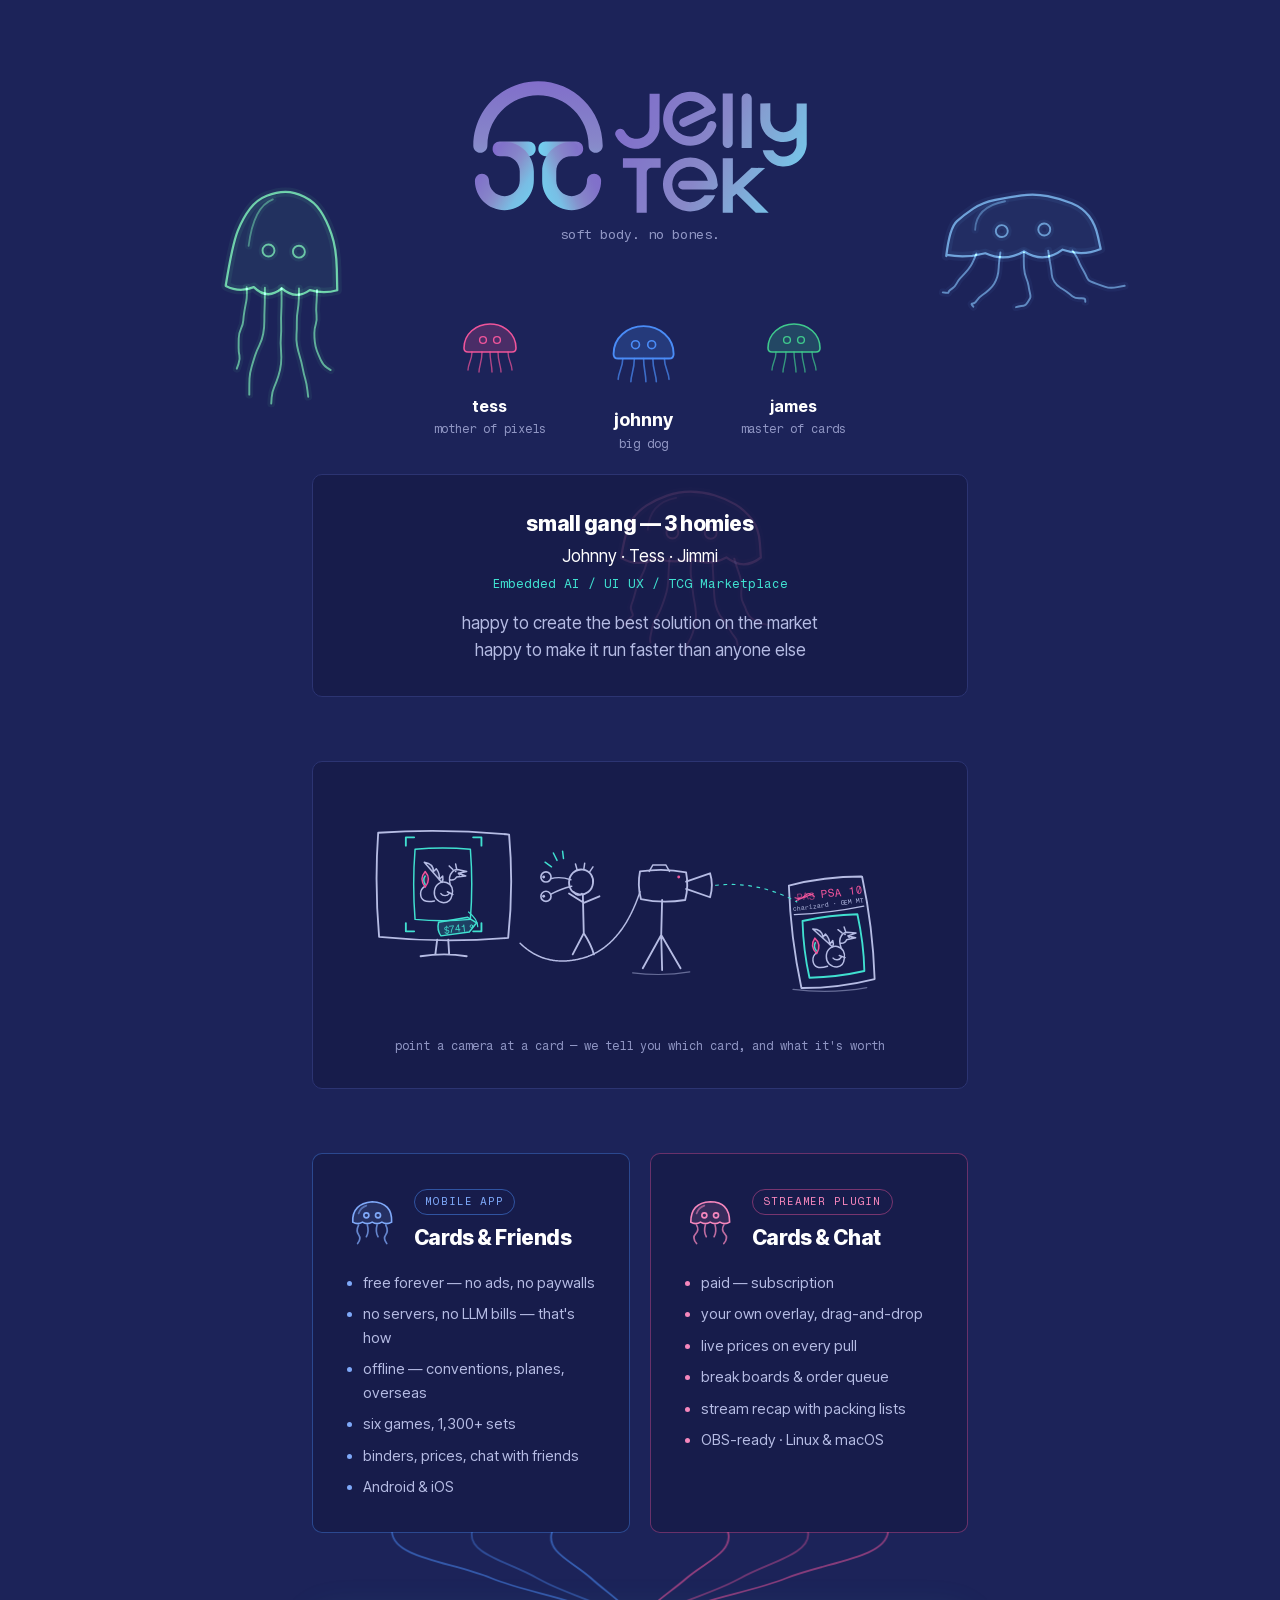
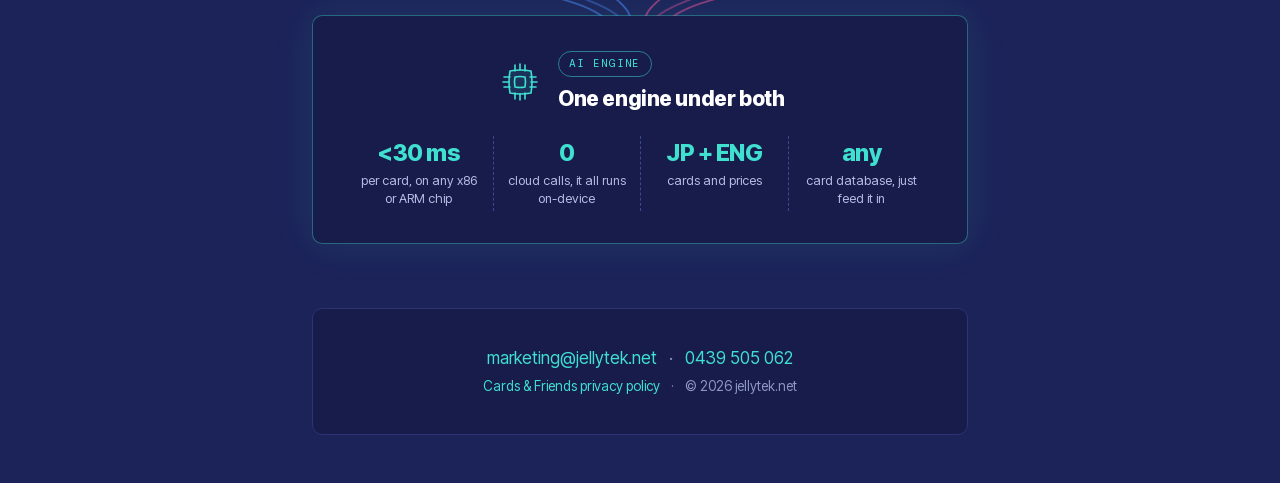
==== commit ba660c28: "new loggo" ====
--- a/index.html
+++ b/index.html
@@ -10,7 +10,7 @@
   <meta property="og:title" content="JellyTek — soft body. no bones." />
   <meta property="og:description" content="JellyTek makes Cards &amp; Friends, a free card-scanning app, and Cards &amp; Chat for card streamers." />
   <meta property="og:type" content="website" />
-  <link rel="icon" href="data:image/svg+xml,<svg xmlns='http://www.w3.org/2000/svg' viewBox='0 0 100 100'><text y='.9em' font-size='90'>🪼</text></svg>" />
+  <link rel="icon" href="/assets/logo/jellytek-mark.svg" type="image/svg+xml" />
   <title>JellyTek — soft body. no bones.</title>
   <link rel="preload" href="/fonts/InterTight-latin.woff2" as="font" type="font/woff2" crossorigin />
   <link rel="preload" href="/fonts/FragmentMono-latin.woff2" as="font" type="font/woff2" crossorigin />
@@ -27,13 +27,9 @@
 
   <!-- ═══ Name and logo ═════════════════════════════════════════════════ -->
   <header class="masthead">
-    <svg class="masthead__mark" viewBox="0 0 304.7 323" fill="currentColor" role="img" aria-hidden="true">
-      <path d="M39,108.9c-4.9,11.1-8,22.1-7.9,34.2,0,8.6,5.8,15.7,14.5,16l17.4.5c7,.2,10.7,7.4,10.3,13.7s-5.5,12.3-12.7,12.3h-18.8c-17.3-2-44.5-12.5-36.8-52C25.6,27.8,108.9,11,152.4,11c66.5,0,129.7,35.8,145.7,122.6,7.5,40.7-27.5,50.2-38.7,51.9h-19.5c-7.2.1-12-5.7-12.4-12.3-.4-6.3,3.7-13.5,10.8-13.6l16.7-.4c8.1-.2,13.8-6.7,14.2-14.7.5-8.7-1.3-21.9-3.7-30.3-3.2-11.1-30.1-76.6-112.4-76.6S46.7,91.5,39,108.9Z"/>
-      <path d="M162.3,285.5c0,8.2-5.3,13.3-12.1,13.3s-12.7-7.2-12.7-13.9l-.3-136.5c0-7.6-5.3-12.9-12.8-12.9h-39.9c-7.9,0-13.9-5.7-13.9-13.1s5.8-13.3,14-13.3h131.6c7.8,0,13.5,5.1,14,12.5.4,6.6-4.7,13.7-12.3,13.7h-42.4c-7.7.2-12.5,5.4-12.6,13.3l-.5,136.9Z"/>
-      <path d="M21.9,309.4c-7.5,0-11.5-7.3-11.5-13.5,0-6.5,4.6-13,11.7-13.1l18.9-.3c11.7-.1,22.3-4.4,31.1-12.1,12-10.6,17.7-25.2,17.9-41.2l.6-57.7c0-7.7,6.2-12.4,13-12.3s12.3,5.5,12.3,13.1v59.3c.1,39.4-29,75.2-70.1,77.7h-23.8Z"/>
-      <path d="M279.2,309.4c7.5,0,11.5-7.3,11.5-13.5,0-6.5-4.6-13-11.7-13.1l-18.9-.3c-11.7-.1-22.3-4.4-31.1-12.1-12-10.6-17.7-25.2-17.9-41.2l-.6-57.7c0-7.7-6.2-12.4-13-12.3s-12.3,5.5-12.3,13.1v59.3c-.1,39.4,29,75.2,70.1,77.7h23.8Z"/>
-    </svg>
-    <h1 class="masthead__name">JellyTek</h1>
+    <h1 class="masthead__name">
+      <img class="masthead__logo" src="/assets/logo/jellytek-logo-on-dark.svg" alt="JellyTek" width="531" height="212" />
+    </h1>
     <p class="masthead__tag">soft body. no bones.</p>
   </header>
 
--- a/css/style.css
+++ b/css/style.css
@@ -106,20 +106,17 @@
 /* ── Masthead ───────────────────────────────────────────────────────────── */
 .masthead { text-align: center; }
 
-.masthead__mark {
-  width: clamp(3.5rem, 9vw, 4.5rem);
-  color: var(--accent);
-}
-
-.masthead__name {
-  margin: 0.5rem 0 0;
-  font-size: clamp(2.25rem, 7vw, 3.25rem);
-  font-weight: 800;
-  letter-spacing: -0.03em;
+.masthead__name { margin: 0; line-height: 0; }
+
+/* the dark-ground cut of the logo: same gradients, purples lifted to read on indigo */
+.masthead__logo {
+  width: clamp(14rem, 55vw, 21rem);
+  max-width: 100%;
+  height: auto;
 }
 
 .masthead__tag {
-  margin: 0.25rem 0 0;
+  margin: 0.6rem 0 0;
   font-family: var(--font-mono);
   font-size: 0.85rem;
   color: var(--text-tertiary);
